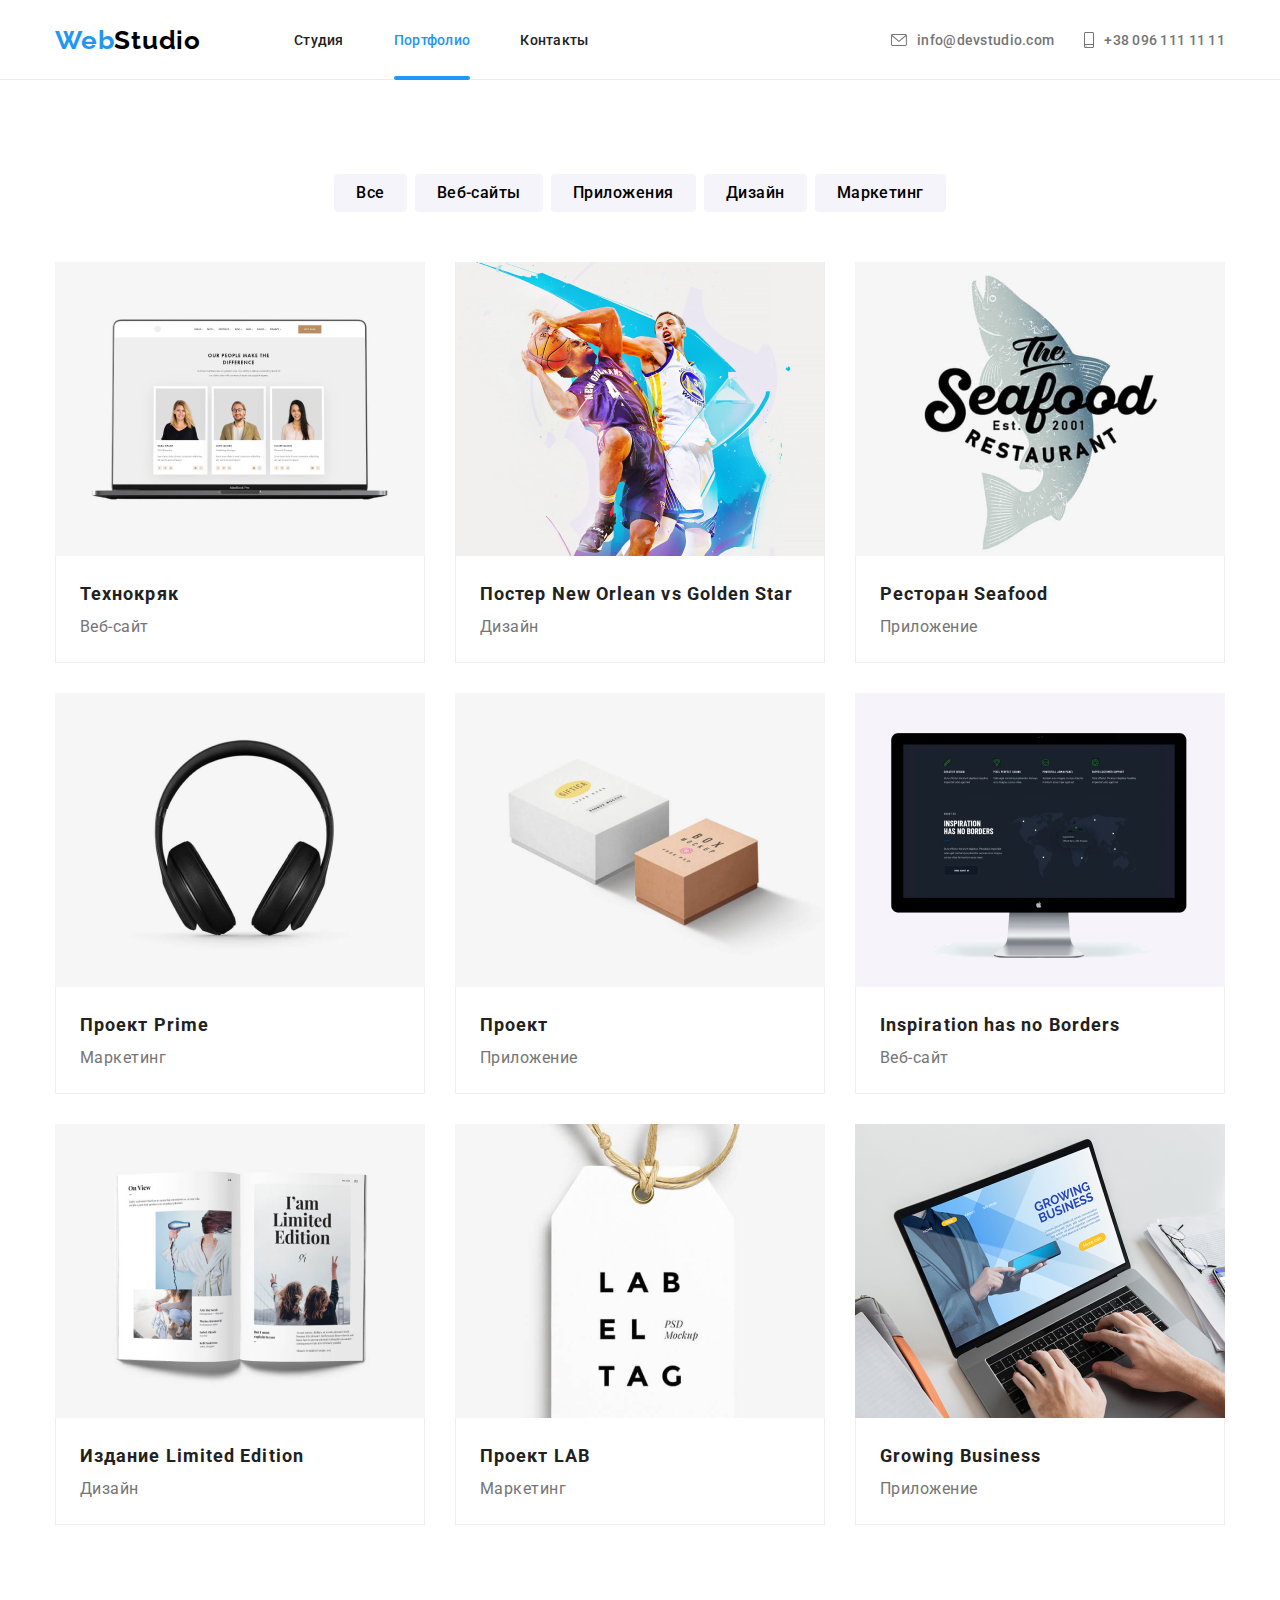
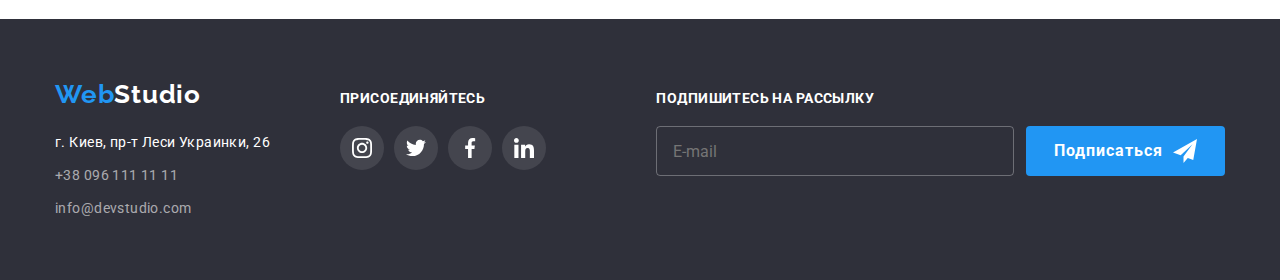
==== portfolio.html @ 7e8437f7 "copy hw-7" ====
<!DOCTYPE html>
<html lang="ru">
  <head>
    <meta charset="UTF-8" />
    <meta http-equiv="X-UA-Compatible" content="IE=edge" />
    <meta name="viewport" content="width=device-width, initial-scale=1.0" />
    <title>Document</title>
    <link rel="preconnect" href="https://fonts.googleapis.com" />
    <link rel="preconnect" href="https://fonts.gstatic.com" crossorigin />
    <link
      href="https://fonts.googleapis.com/css2?family=Raleway:wght@700&family=Roboto:wght@400;500;700;900&display=swap"
      rel="stylesheet"
    />
    <link rel="stylesheet" href="./css/main.min.css" />
  </head>

  <body>
    <!-- header section -->
    <header class="header">
      <div class="container header-container">
        <nav class="navigation">
          <a class="logo header_logo link" lang="en" href="index.html">
            Web<span class="logo__theme_light">Studio</span>
          </a>
          <ul class="nav__list list">
            <li class="nav__item">
              <a class="nav__link link" href="./index.html">Студия</a>
            </li>
            <li class="nav__item">
              <a class="nav__link link current" href="./portfolio.html">Портфолио</a>
            </li>
            <li class="nav__item">
              <a class="nav__link link" href="">Контакты</a>
            </li>
          </ul>
        </nav>
        <ul class="contact-list list">
          <li class="contact-list__item">
            <a class="contact-list__link link" href="mailto:info@devstudio.com">
              <svg class="contact-list__icon" width="16" height="12">
                <use href="./images/icons.svg#envelope"></use>
              </svg>
              info@devstudio.com</a
            >
          </li>
          <li class="contact-list__item">
            <a class="contact-list__link link" href="tel:+380961111111">
              <svg class="contact-list__icon" width="10" height="16">
                <use href="./images/icons.svg#smartphone"></use>
              </svg>
              +38 096 111 11 11</a
            >
          </li>
        </ul>
      </div>
    </header>
    <!-- main content section -->
    <main class="portfolio">
      <!-- Filter section -->
      <section class="portfolio-filter section">
        <h1 class="title visually-hidden">Портфолио</h1>
        <div class="container">
          <h2 class="section-title visually-hidden">Примеры работ</h2>
          <ul class="button-list list">
            <li class="button-list__item">
              <button class="button-list__button" type="button">Все</button>
            </li>
            <li class="button-list__item">
              <button class="button-list__button" type="button">Веб-сайты</button>
            </li>
            <li class="button-list__item">
              <button class="button-list__button" type="button">Приложения</button>
            </li>
            <li class="button-list__item">
              <button class="button-list__button" type="button">Дизайн</button>
            </li>
            <li class="button-list__item">
              <button class="button-list__button" type="button">Маркетинг</button>
            </li>
          </ul>
          <ul class="portfolio-list list">
            <li class="portfolio-list__item">
              <a href="" class="portfolio-list__link link">
                <div class="overlay">
                  <img
                    class="overlay__img"
                    src="./images/portfolio/technocrack.jpg"
                    alt="ноутбук"
                    width="370"
                    height="294"
                  />
                  <p class="overlay__description">
                    Технокряк это современная площадка распространения коронавируса. Компании
                    используют эту платформу для цифрового шпионажа и атак на защищённые сервера
                    конкурентов.
                  </p>
                </div>

                <div class="meta-data">
                  <h3 class="meta-data__name">Технокряк</h3>
                  <p class="meta-data__type">Веб-сайт</p>
                </div>
              </a>
            </li>
            <li class="portfolio-list__item">
              <a href="" class="portfolio-list__link link">
                <div class="overlay">
                  <img
                    class="overlay__img"
                    src="./images/portfolio/basketball.jpg"
                    alt=",баскетболисты"
                    width="370"
                    height="294"
                  />
                  <p class="overlay__description">
                    Технокряк это современная площадка распространения коронавируса. Компании
                    используют эту платформу для цифрового шпионажа и атак на защищённые сервера
                    конкурентов.
                  </p>
                </div>

                <div class="meta-data">
                  <h3 class="meta-data__name">Постер New Orlean vs Golden Star</h3>
                  <p class="meta-data__type">Дизайн</p>
                </div>
              </a>
            </li>
            <li class="portfolio-list__item">
              <a href="" class="portfolio-list__link link">
                <div class="overlay">
                  <img
                    class="overlay__img"
                    src="./images/portfolio/seafood.jpg"
                    alt="логотип seafood"
                    width="370"
                    height="294"
                  />
                  <p class="overlay__description">
                    Технокряк это современная площадка распространения коронавируса. Компании
                    используют эту платформу для цифрового шпионажа и атак на защищённые сервера
                    конкурентов.
                  </p>
                </div>

                <div class="meta-data">
                  <h3 class="meta-data__name">Ресторан Seafood</h3>
                  <p class="meta-data__type">Приложение</p>
                </div>
              </a>
            </li>
            <li class="portfolio-list__item">
              <a href="" class="portfolio-list__link link">
                <div class="overlay">
                  <img
                    class="overlay__img"
                    src="./images/portfolio/prime.jpg"
                    alt="наушники"
                    width="370"
                    height="294"
                  />
                  <p class="overlay__description">
                    Технокряк это современная площадка распространения коронавируса. Компании
                    используют эту платформу для цифрового шпионажа и атак на защищённые сервера
                    конкурентов.
                  </p>
                </div>

                <div class="meta-data">
                  <h3 class="meta-data__name">Проект Prime</h3>
                  <p class="meta-data__type">Маркетинг</p>
                </div></a
              >
            </li>
            <li class="portfolio-list__item">
              <a href="" class="portfolio-list__link link">
                <div class="overlay">
                  <img
                    class="overlay__img"
                    src="./images/portfolio/boxes.jpg"
                    alt="коробки"
                    width="370"
                    height="294"
                  />
                  <p class="overlay__description">
                    Технокряк это современная площадка распространения коронавируса. Компании
                    используют эту платформу для цифрового шпионажа и атак на защищённые сервера
                    конкурентов.
                  </p>
                </div>

                <div class="meta-data">
                  <h3 class="meta-data__name">Проект</h3>
                  <p class="meta-data__type">Приложение</p>
                </div></a
              >
            </li>
            <li class="portfolio-list__item">
              <a href="" class="portfolio-list__link link">
                <div class="overlay">
                  <img
                    class="overlay__img"
                    src="./images/portfolio/no_bodrers_site.jpg"
                    alt="персональный компьютер"
                    width="370"
                    height="294"
                  />
                  <p class="overlay__description">
                    Технокряк это современная площадка распространения коронавируса. Компании
                    используют эту платформу для цифрового шпионажа и атак на защищённые сервера
                    конкурентов.
                  </p>
                </div>

                <div class="meta-data">
                  <h3 class="meta-data__name">Inspiration has no Borders</h3>
                  <p class="meta-data__type">Веб-сайт</p>
                </div></a
              >
            </li>
            <li class="portfolio-list__item">
              <a href="" class="portfolio-list__link link">
                <div class="overlay">
                  <img
                    class="overlay__img"
                    src="./images/portfolio/limited_edition.jpg"
                    alt="книга"
                    width="370"
                    height="294"
                  />
                  <p class="overlay__description">
                    Технокряк это современная площадка распространения коронавируса. Компании
                    используют эту платформу для цифрового шпионажа и атак на защищённые сервера
                    конкурентов.
                  </p>
                </div>

                <div class="meta-data">
                  <h3 class="meta-data__name">Издание Limited Edition</h3>
                  <p class="meta-data__type">Дизайн</p>
                </div></a
              >
            </li>
            <li class="portfolio-list__item">
              <a href="" class="portfolio-list__link link">
                <div class="overlay">
                  <img
                    class="overlay__img"
                    src="./images/portfolio/lablel_tag.jpg"
                    alt="этикетка"
                    width="370"
                    height="294"
                  />
                  <p class="overlay__description">
                    Технокряк это современная площадка распространения коронавируса. Компании
                    используют эту платформу для цифрового шпионажа и атак на защищённые сервера
                    конкурентов.
                  </p>
                </div>

                <div class="meta-data">
                  <h3 class="meta-data__name">Проект LAB</h3>
                  <p class="meta-data__type">Маркетинг</p>
                </div></a
              >
            </li>
            <li class="portfolio-list__item">
              <a href="" class="portfolio-list__link link">
                <div class="overlay">
                  <img
                    class="overlay__img"
                    src="./images/portfolio/growing_business.jpg"
                    alt="ноутбук"
                    width="370"
                    height="294"
                  />
                  <p class="overlay__description">
                    Технокряк это современная площадка распространения коронавируса. Компании
                    используют эту платформу для цифрового шпионажа и атак на защищённые сервера
                    конкурентов.
                  </p>
                </div>

                <div class="meta-data">
                  <h3 class="meta-data__name">Growing Business</h3>
                  <p class="meta-data__type">Приложение</p>
                </div></a
              >
            </li>
          </ul>
        </div>
      </section>
    </main>
    <!-- footer section -->
    <footer class="footer">
      <div class="container footer-container">
        <div class="contact-container">
          <a class="logo footer_logo link" lang="en" href="index.html">
            Web<span class="logo__theme_dark">Studio</span>
          </a>
          <address class="address">
            <p class="description address__description">г. Киев, пр-т Леси Украинки, 26</p>
            <ul class="address__list list">
              <li class="address__item">
                <a class="address__link description link" href="tel:+380961111111"
                  >+38 096 111 11 11</a
                >
              </li>
              <li class="address__item">
                <a class="address__link description link" lang="en" href="mailto:info@devstudio.com"
                  >info@devstudio.com</a
                >
              </li>
            </ul>
          </address>
        </div>

        <div class="social-networks">
          <h3 class="subtitle subtitle__theme_dark footer__subtitle">присоединяйтесь</h3>
          <ul class="social-list list">
            <li class="social-list__item">
              <a href="" class="social-list__link social-list__link--secondary link">
                <svg class="social-list__icon" width="20" height="20">
                  <use href="./images/icons.svg#instagram"></use>
                </svg>
              </a>
            </li>
            <li class="social-list__item">
              <a href="" class="social-list__link social-list__link--secondary link">
                <svg class="social-list__icon" width="20" height="20">
                  <use href="./images/icons.svg#twitter"></use>
                </svg>
              </a>
            </li>
            <li class="social-list__item">
              <a href="" class="social-list__link social-list__link--secondary link">
                <svg class="social-list__icon" width="20" height="20">
                  <use href="./images/icons.svg#facebook"></use>
                </svg>
              </a>
            </li>
            <li class="social-list__item">
              <a href="" class="social-list__link social-list__link--secondary link">
                <svg class="social-list__icon" width="20" height="20">
                  <use href="./images/icons.svg#linkedin"></use>
                </svg>
              </a>
            </li>
          </ul>
        </div>
        <div class="footer-form-container">
          <h3 class="subtitle subtitle__theme_dark footer__subtitle">Подпишитесь на рассылку</h3>
          <form class="footer-form">
            <label class="footer-form__field">
              <input class="footer-form__input" type="email" placeholder="E-mail" />
            </label>
            <button class="button footer-form__button" type="submit">
              <span class="button__name">Подписаться</span>
              <svg class="button__icon" width="24" height="24">
                <use href="./images/icons.svg#telegram"></use>
              </svg>
            </button>
          </form>
        </div>
      </div>
    </footer>
  </body>
</html>
---- css/main.min.css ----
:root{--primary-font-family: 'Roboto', sans-serif;--secondary-font-family: 'Raleway', sans-serif;--accent-color: #2196f3;--primary-title-color: #212121;--secondary-title-color: #ffffff;--text-color: #757575;--primary-logo-color: #000000;--secondary-logo-color: #ffffff;--primary-background-color: #ffffff;--secondary-background-color: #2f303a;--button-hover: #188ce8;--secondary-main-bg-color: #f5f4fa;--primary-icon-color: #afb1b8;--secondary-icon-color: #ffffff}.visually-hidden{position:absolute;width:1px;height:1px;margin:-1px;border:0;padding:0;white-space:nowrap;-webkit-clip-path:inset(100%);clip-path:inset(100%);clip:rect(0 0 0 0);overflow:hidden}/*! modern-normalize v1.1.0 | MIT License | https://github.com/sindresorhus/modern-normalize */*,::before,::after{-webkit-box-sizing:border-box;box-sizing:border-box}html{line-height:1.15;-webkit-text-size-adjust:100%;-moz-tab-size:4;-o-tab-size:4;tab-size:4}body{margin:0;font-family:system-ui,-apple-system,"Segoe UI",Roboto,Helvetica,Arial,sans-serif,"Apple Color Emoji","Segoe UI Emoji"}hr{height:0;color:inherit}abbr[title]{-webkit-text-decoration:underline dotted;text-decoration:underline dotted}b,strong{font-weight:bolder}code,kbd,samp,pre{font-family:ui-monospace, SFMono-Regular, Consolas, 'Liberation Mono', Menlo, monospace;font-size:1em}small{font-size:80%}sub,sup{font-size:75%;line-height:0;position:relative;vertical-align:baseline}sub{bottom:-0.25em}sup{top:-0.5em}table{text-indent:0;border-color:inherit}button,input,optgroup,select,textarea{font-family:inherit;font-size:100%;line-height:1.15;margin:0}button,select{text-transform:none}button,[type='button'],[type='reset'],[type='submit']{-webkit-appearance:button}::-moz-focus-inner{border-style:none;padding:0}:-moz-focusring{outline:1px dotted ButtonText}:-moz-ui-invalid{box-shadow:none}legend{padding:0}progress{vertical-align:baseline}::-webkit-inner-spin-button,::-webkit-outer-spin-button{height:auto}[type='search']{-webkit-appearance:textfield;outline-offset:-2px}::-webkit-search-decoration{-webkit-appearance:none}::-webkit-file-upload-button{-webkit-appearance:button;font:inherit}summary{display:list-item}.list{list-style:none}.link{text-decoration:none}h1,h2,h3,h4,h5,h6,p{margin-top:0;margin-bottom:0}ul,ol{margin-top:0;margin-bottom:0;padding-left:0}body{margin:0;color:var(--primary-title-color);font-family:var(--primary-font-family)}.section{padding-top:94px;padding-bottom:94px}.container{width:1200px;margin:0 auto;padding-right:15px;padding-left:15px}.title{margin-bottom:30px;font-weight:900;font-size:44px;line-height:1.36364;letter-spacing:.06em;text-transform:uppercase;color:var(--secondary-title-color)}.section-title{margin-bottom:50px;font-weight:700;font-size:36px;line-height:1.16667;letter-spacing:.03em;text-align:center;color:var(--primary-title-color)}.subtitle{font-weight:700;font-size:14px;line-height:1.14286;letter-spacing:.03em;text-transform:uppercase}.subtitle__theme_light{color:var(--primary-title-color)}.subtitle__theme_dark{color:var(--secondary-title-color)}.description{font-weight:400;font-size:14px;line-height:1.71429;letter-spacing:.03em;color:var(--text-color)}.logo{color:var(--accent-color);font-family:var(--secondary-font-family);font-weight:700;font-size:26px;line-height:1.19231;letter-spacing:.03em}.logo__theme_light{color:var(--primary-logo-color)}.logo__theme_dark{color:var(--secondary-logo-color)}.button{padding:10px 32px;border:none;border-radius:4px;cursor:pointer;font-weight:700;font-size:16px;line-height:1.875;letter-spacing:.06em;color:var(--secondary-title-color);background-color:var(--accent-color);font-family:var(--primary-font-family);-webkit-transition:background-color 250ms cubic-bezier(0.4, 0, 0.2, 1);transition:background-color 250ms cubic-bezier(0.4, 0, 0.2, 1)}.button:hover,.button:focus{background-color:var(--button-hover)}.header{position:relative;background-color:var(--primery-background-color);font-weight:500;font-size:14px;line-height:1.14286;letter-spacing:.02em}.header::after{position:absolute;bottom:0;left:0;content:'';width:100%;height:1px;background-color:#ececec}.header-container{display:-webkit-box;display:-ms-flexbox;display:flex;-webkit-box-align:center;-ms-flex-align:center;align-items:center}.navigation{display:-webkit-box;display:-ms-flexbox;display:flex;-webkit-box-align:center;-ms-flex-align:center;align-items:center}.header_logo{margin-right:93px}.nav__list{display:-webkit-box;display:-ms-flexbox;display:flex}.nav__link{position:relative;display:inline-block;padding:32px 0;color:var(--primary-title-color);-webkit-transition:color 250ms cubic-bezier(0.4, 0, 0.2, 1);transition:color 250ms cubic-bezier(0.4, 0, 0.2, 1)}.nav__link:hover,.nav__link:focus{color:var(--accent-color)}.nav__item:not(:last-child){margin-right:50px}.nav__link.current{color:var(--accent-color)}.nav__link.current::after{content:'';position:absolute;background-color:var(--accent-color);bottom:0;left:0;width:100%;height:4px;border-radius:2px;z-index:1}.contact-list{display:-webkit-box;display:-ms-flexbox;display:flex;margin-left:auto}.contact-list__item:not(:last-child){margin-right:30px}.contact-list__link{display:-webkit-box;display:-ms-flexbox;display:flex;-webkit-box-pack:center;-ms-flex-pack:center;justify-content:center;-webkit-box-align:center;-ms-flex-align:center;align-items:center;color:var(--text-color);-webkit-transition:color 250ms cubic-bezier(0.4, 0, 0.2, 1);transition:color 250ms cubic-bezier(0.4, 0, 0.2, 1)}.contact-list__link:hover,.contact-list__link:focus{color:var(--accent-color)}.contact-list__icon{fill:currentColor;margin-right:10px}.social-list{display:-webkit-box;display:-ms-flexbox;display:flex}.social-list__item:not(:last-child){margin-right:10px}.social-list__link{display:-webkit-box;display:-ms-flexbox;display:flex;width:44px;height:44px;background-color:transparent;-webkit-box-pack:center;-ms-flex-pack:center;justify-content:center;-webkit-box-align:center;-ms-flex-align:center;align-items:center;border-radius:50%;-webkit-transition:background-color 250ms cubic-bezier(0.4, 0, 0.2, 1);transition:background-color 250ms cubic-bezier(0.4, 0, 0.2, 1)}.social-list__link--primary{background-color:white}.social-list__link--primary:hover,.social-list__link--primary:focus{background-color:var(--accent-color)}.social-list__link--primary:hover .social-list__icon,.social-list__link--primary:focus .social-list__icon{fill:white}.social-list__link--secondary{background-color:rgba(255,255,255,0.1)}.social-list__link--secondary:hover,.social-list__link--secondary:focus{background-color:var(--accent-color)}.social-list__icon{fill:#afb1b8;-webkit-transition:fill 250ms cubic-bezier(0.4, 0, 0.2, 1);transition:fill 250ms cubic-bezier(0.4, 0, 0.2, 1)}.social-list__link--primary:hover .social-list__icon,.social-list__link--primary:hover .social-list__icon{fill:white}.social-list__link--secondary .social-list__icon{fill:white}.footer{padding-top:60px;padding-bottom:60px;background-color:var(--secondary-background-color)}.footer-container{display:-webkit-box;display:-ms-flexbox;display:flex;-webkit-box-align:baseline;-ms-flex-align:baseline;align-items:baseline}.footer_logo{display:inline-block;margin-bottom:20px}.address{font-style:normal}.address__description{color:var(--secondary-title-color);margin-bottom:9px}.address__item:not(:last-child){margin-bottom:9px}.address__link{color:rgba(255,255,255,0.6);-webkit-transition:color 250ms cubic-bezier(0.4, 0, 0.2, 1);transition:color 250ms cubic-bezier(0.4, 0, 0.2, 1)}.address__link:hover,.address__link:focus{color:var(--accent-color)}.contact-container{margin-right:70px}.footer__subtitle{margin-bottom:20px}.footer-form-container{margin-left:auto}.footer-form{display:-webkit-box;display:-ms-flexbox;display:flex}.footer-form__field{margin-right:12px}.footer-form__input{padding-left:16px;width:358px;height:50px;background-color:transparent;border:1px solid rgba(255,255,255,0.3);border-radius:4px;color:#ffffff}.footer-form__input:focus{outline:none}.footer-form__button{display:-webkit-box;display:-ms-flexbox;display:flex;-webkit-box-pack:center;-ms-flex-pack:center;justify-content:center;-webkit-box-align:center;-ms-flex-align:center;align-items:center;padding-left:28px;padding-right:28px}.button__name{margin-right:10px}.backdrop{position:fixed;top:0;left:0;width:100vw;height:100vh;background-color:rgba(0,0,0,0.2);-webkit-transition:opacity 250ms cubic-bezier(0.4, 0, 0.2, 1),visibility 250ms cubic-bezier(0.4, 0, 0.2, 1);transition:opacity 250ms cubic-bezier(0.4, 0, 0.2, 1),visibility 250ms cubic-bezier(0.4, 0, 0.2, 1)}.backdrop.is-hidden{opacity:0;visibility:hidden;pointer-events:none}.modal{position:absolute;top:50%;left:50%;-webkit-transform:translate(-50%, -50%);transform:translate(-50%, -50%);border-radius:4px;width:528px;height:581px;padding:40px;background-color:var(--primary-background-color);-webkit-box-shadow:0px 1px 3px rgba(0,0,0,0.12),0px 1px 1px rgba(0,0,0,0.14),0px 2px 1px rgba(0,0,0,0.2);box-shadow:0px 1px 3px rgba(0,0,0,0.12),0px 1px 1px rgba(0,0,0,0.14),0px 2px 1px rgba(0,0,0,0.2)}.modal-close-btn{display:-webkit-box;display:-ms-flexbox;display:flex;-webkit-box-pack:center;-ms-flex-pack:center;justify-content:center;-webkit-box-align:center;-ms-flex-align:center;align-items:center;width:30px;height:30px;border-radius:50%;border:1px solid rgba(0,0,0,0.1);background-color:transparent;padding:0;position:absolute;top:8px;right:8px;cursor:pointer;-webkit-transition:fill 250ms cubic-bezier(0.4, 0, 0.2, 1);transition:fill 250ms cubic-bezier(0.4, 0, 0.2, 1)}.modal-close-btn:hover,.modal-close-btn:focus{fill:var(--accent-color)}.modal__title{margin-bottom:12px;font-weight:700;font-size:20px;line-height:1.15;letter-spacing:.03em;text-align:center}.contact-form__field{display:block;margin-bottom:10px;font-weight:400;font-size:12px;line-height:1.16667;letter-spacing:.01em;color:var(--text-color)}.contact-form__container{display:block;margin-top:4px;position:relative}.contact-form__input{width:100%;height:40px;padding-left:42px;border:1px solid rgba(33,33,33,0.2);border-radius:4px;-webkit-transition:border-color 250ms cubic-bezier(0.4, 0, 0.2, 1);transition:border-color 250ms cubic-bezier(0.4, 0, 0.2, 1)}.contact-form__input:focus{outline:none;border-color:var(--accent-color)}.contact-form__input:focus+.contact-form__icon{fill:var(--accent-color)}.contact-form__icon{position:absolute;top:50%;left:12px;-webkit-transform:translateY(-50%);transform:translateY(-50%);-webkit-transition:fill 250ms cubic-bezier(0.4, 0, 0.2, 1);transition:fill 250ms cubic-bezier(0.4, 0, 0.2, 1)}.contact-form__input:focus+.contact-form__icon{fill:var(--accent-color)}.contact-form__field_textarea{margin-bottom:20px}.contact-form__input_textarea{display:block;height:120px;margin-top:4px;padding:12px 16px;resize:none}.contact-form__input_textarea::-webkit-input-placeholder{font-weight:400;font-size:14px;line-height:1.14;letter-spacing:0.01em;color:rgba(117,117,117,0.5)}.contact-form__input_textarea:-ms-input-placeholder{font-weight:400;font-size:14px;line-height:1.14;letter-spacing:0.01em;color:rgba(117,117,117,0.5)}.contact-form__input_textarea::-ms-input-placeholder{font-weight:400;font-size:14px;line-height:1.14;letter-spacing:0.01em;color:rgba(117,117,117,0.5)}.contact-form__input_textarea::placeholder{font-weight:400;font-size:14px;line-height:1.14;letter-spacing:0.01em;color:rgba(117,117,117,0.5)}.checkbox__field{display:-webkit-box;display:-ms-flexbox;display:flex;-webkit-box-align:center;-ms-flex-align:center;align-items:center;-webkit-box-pack:center;-ms-flex-pack:center;justify-content:center;margin-bottom:30px;padding-top:5px;padding-bottom:4px}.checkbox__field::before{content:'';width:16px;height:15px;border:2px solid #000000;border-radius:2px;cursor:pointer;margin-right:8px}.checkbox__input:focus+.checkbox__field::before{border-color:var(--accent-color)}.checkbox__input:checked:focus+.checkbox__field::before{background-color:var(--accent-color);background-image:url(../images/check_tick.svg);background-size:contain;background-origin:border-box;border-color:transparent}.license-link{color:var(--accent-color)}.contact-form .button{display:block;margin:0 auto;padding-left:55px;padding-right:55px}.features-list{display:-webkit-box;display:-ms-flexbox;display:flex;-webkit-box-pack:justify;-ms-flex-pack:justify;justify-content:space-between}.features-list__item{-ms-flex-preferred-size:calc((100% - 90px) / 4);flex-basis:calc((100% - 90px) / 4)}.features-list__item::before{content:'';display:block;height:120px;margin-bottom:30px;border-radius:4px;background-size:70px 70px;background-repeat:no-repeat;background-position:center;background-color:var(--secondary-main-bg-color)}.satellite-dish::before{background-image:url("../images/main-features/satellite-dish.svg")}.watches::before{background-image:url("../images/main-features/watches.svg")}.diagram::before{background-image:url("../images/main-features/diagram.svg")}.astronaut::before{background-image:url("../images/main-features/astronaut.svg")}.features-list__subtitle{margin-bottom:10px}.hero{max-width:1600px;height:600px;margin:0 auto;padding-top:200px;padding-bottom:200px;background-image:-webkit-gradient(linear, left top, right top, from(rgba(47,48,58,0.4)), to(rgba(47,48,58,0.4))),url(../images/bg-img.jpg);background-image:linear-gradient(to right, rgba(47,48,58,0.4), rgba(47,48,58,0.4)),url(../images/bg-img.jpg);border:1px solid #000000;background-size:cover;background-repeat:no-repeat;background-color:#c4c4c4;text-align:center}.main-products{padding-top:0}.product-list{display:-webkit-box;display:-ms-flexbox;display:flex;-webkit-box-pack:justify;-ms-flex-pack:justify;justify-content:space-between}.product-list__item{position:relative}.product-list__subtitle{position:absolute;bottom:0;left:0;display:block;width:100%;padding-top:27px;padding-bottom:27px;text-align:center;background-color:rgba(47,48,58,0.8);color:var(--secondary-title-color)}.product-list__img{display:block}.team{background-color:var(--secondary-main-bg-color)}.employee-list{display:-webkit-box;display:-ms-flexbox;display:flex;margin-left:-30px;margin-top:-30px}.employee-list__item{-ms-flex-preferred-size:calc(100% / 4 - 30px);flex-basis:calc(100% / 4 - 30px);margin-left:30px;margin-top:30px;text-align:center;background-color:var(--primary-background-color);border-radius:0px 0px 4px 4px;-webkit-box-shadow:0px 1px 3px rgba(0,0,0,0.12),0px 1px 1px rgba(0,0,0,0.14),0px 2px 1px rgba(0,0,0,0.2);box-shadow:0px 1px 3px rgba(0,0,0,0.12),0px 1px 1px rgba(0,0,0,0.14),0px 2px 1px rgba(0,0,0,0.2)}.employee-list__img{display:block}.employee-data{padding:30px 32px}.employee-data__name{font-weight:500;font-size:16px;line-height:1.1875;letter-spacing:.03em;margin-bottom:10px}.employee-data__position{color:var(--text-color);font-weight:400;font-size:16px;line-height:1.1875;letter-spacing:.03em;margin-bottom:10px}.client-list{display:-webkit-box;display:-ms-flexbox;display:flex;-ms-flex-wrap:wrap;flex-wrap:wrap;margin-left:-30px;margin-top:-30px}.client-list__item{-ms-flex-preferred-size:calc(100% / 6 - 30px);flex-basis:calc(100% / 6 - 30px);margin-left:30px;margin-top:30px}.client-list__link{display:-webkit-box;display:-ms-flexbox;display:flex;height:92px;width:170px;border:1px solid var(--primary-icon-color);border-radius:4px;-webkit-box-pack:center;-ms-flex-pack:center;justify-content:center;-webkit-box-align:center;-ms-flex-align:center;align-items:center;-webkit-transition:border 250ms cubic-bezier(0.4, 0, 0.2, 1);transition:border 250ms cubic-bezier(0.4, 0, 0.2, 1)}.client-list__link:hover,.client-list__link:focus{border-color:var(--accent-color)}.client-list__icon{fill:var(--primary-icon-color);-webkit-transition:fill 250ms cubic-bezier(0.4, 0, 0.2, 1);transition:fill 250ms cubic-bezier(0.4, 0, 0.2, 1)}.client-list__link:hover .client-list__icon,.client-list__link:focus .client-list__icon{fill:var(--accent-color)}.button-list{display:-webkit-box;display:-ms-flexbox;display:flex;-webkit-box-pack:center;-ms-flex-pack:center;justify-content:center;margin-bottom:50px}.button-list__item:not(:last-child){margin-right:8px}.button-list__button{padding-top:6px;padding-right:22px;padding-bottom:6px;padding-left:22px;background-color:#f5f4fa;font-family:var(--primary-font-family);border:none;cursor:pointer;font-weight:500;font-size:16px;line-height:1.625;letter-spacing:.03em;text-align:center;border-radius:4px;-webkit-transition:background-color 250ms cubic-bezier(0.4, 0, 0.2, 1),-webkit-box-shadow 250ms cubic-bezier(0.4, 0, 0.2, 1);transition:background-color 250ms cubic-bezier(0.4, 0, 0.2, 1),-webkit-box-shadow 250ms cubic-bezier(0.4, 0, 0.2, 1);transition:background-color 250ms cubic-bezier(0.4, 0, 0.2, 1),box-shadow 250ms cubic-bezier(0.4, 0, 0.2, 1);transition:background-color 250ms cubic-bezier(0.4, 0, 0.2, 1),box-shadow 250ms cubic-bezier(0.4, 0, 0.2, 1),-webkit-box-shadow 250ms cubic-bezier(0.4, 0, 0.2, 1)}.button-list__button:hover,.button-list__button:focus{background-color:var(--accent-color);color:var(--secondary-title-color);-webkit-box-shadow:0px 3px 1px rgba(0,0,0,0.1),0px 1px 2px rgba(0,0,0,0.08),0px 2px 2px rgba(0,0,0,0.12);box-shadow:0px 3px 1px rgba(0,0,0,0.1),0px 1px 2px rgba(0,0,0,0.08),0px 2px 2px rgba(0,0,0,0.12)}.portfolio-list{display:-webkit-box;display:-ms-flexbox;display:flex;-ms-flex-wrap:wrap;flex-wrap:wrap;margin-left:-30px;margin-top:-30px}.portfolio-list__item{-ms-flex-preferred-size:calc(100% / 3 - 30px);flex-basis:calc(100% / 3 - 30px);margin-left:30px;margin-top:30px}.portfolio-list__link{display:block;color:inherit;-webkit-transition:-webkit-box-shadow 250ms cubic-bezier(0.4, 0, 0.2, 1);transition:-webkit-box-shadow 250ms cubic-bezier(0.4, 0, 0.2, 1);transition:box-shadow 250ms cubic-bezier(0.4, 0, 0.2, 1);transition:box-shadow 250ms cubic-bezier(0.4, 0, 0.2, 1), -webkit-box-shadow 250ms cubic-bezier(0.4, 0, 0.2, 1)}.portfolio-list__link:hover{-webkit-box-shadow:0px 1px 1px rgba(0,0,0,0.12),0px 4px 4px rgba(0,0,0,0.06),1px 4px 6px rgba(0,0,0,0.16);box-shadow:0px 1px 1px rgba(0,0,0,0.12),0px 4px 4px rgba(0,0,0,0.06),1px 4px 6px rgba(0,0,0,0.16)}.overlay{position:relative;overflow:hidden}.overlay__description{position:absolute;top:0;left:0;width:100%;height:100%;overflow:auto;padding:63px 24px;background-color:rgba(33,150,243,0.9);color:var(--secondary-title-color);font-weight:400;font-size:18px;line-height:1.55556;letter-spacing:.03em;-webkit-transform:translateY(100%);transform:translateY(100%);-webkit-transition:-webkit-transform 250ms cubic-bezier(0.4, 0, 0.2, 1);transition:-webkit-transform 250ms cubic-bezier(0.4, 0, 0.2, 1);transition:transform 250ms cubic-bezier(0.4, 0, 0.2, 1);transition:transform 250ms cubic-bezier(0.4, 0, 0.2, 1), -webkit-transform 250ms cubic-bezier(0.4, 0, 0.2, 1)}.portfolio-list__link:hover .overlay__description,.portfolio-list__link:focus .overlay__description{-webkit-transform:translateY(0);transform:translateY(0)}.overlay__img{display:block}.meta-data{padding:20px 24px;border:1px solid #eeeeee;border-top:0;background-color:var(--primery-background-color)}.meta-data__name{font-weight:700;font-size:18px;line-height:2;letter-spacing:.06em}.meta-data__type{color:var(--text-color);font-weight:400;font-size:16px;line-height:1.875;letter-spacing:.03em}
/*# sourceMappingURL=main.min.css.map */
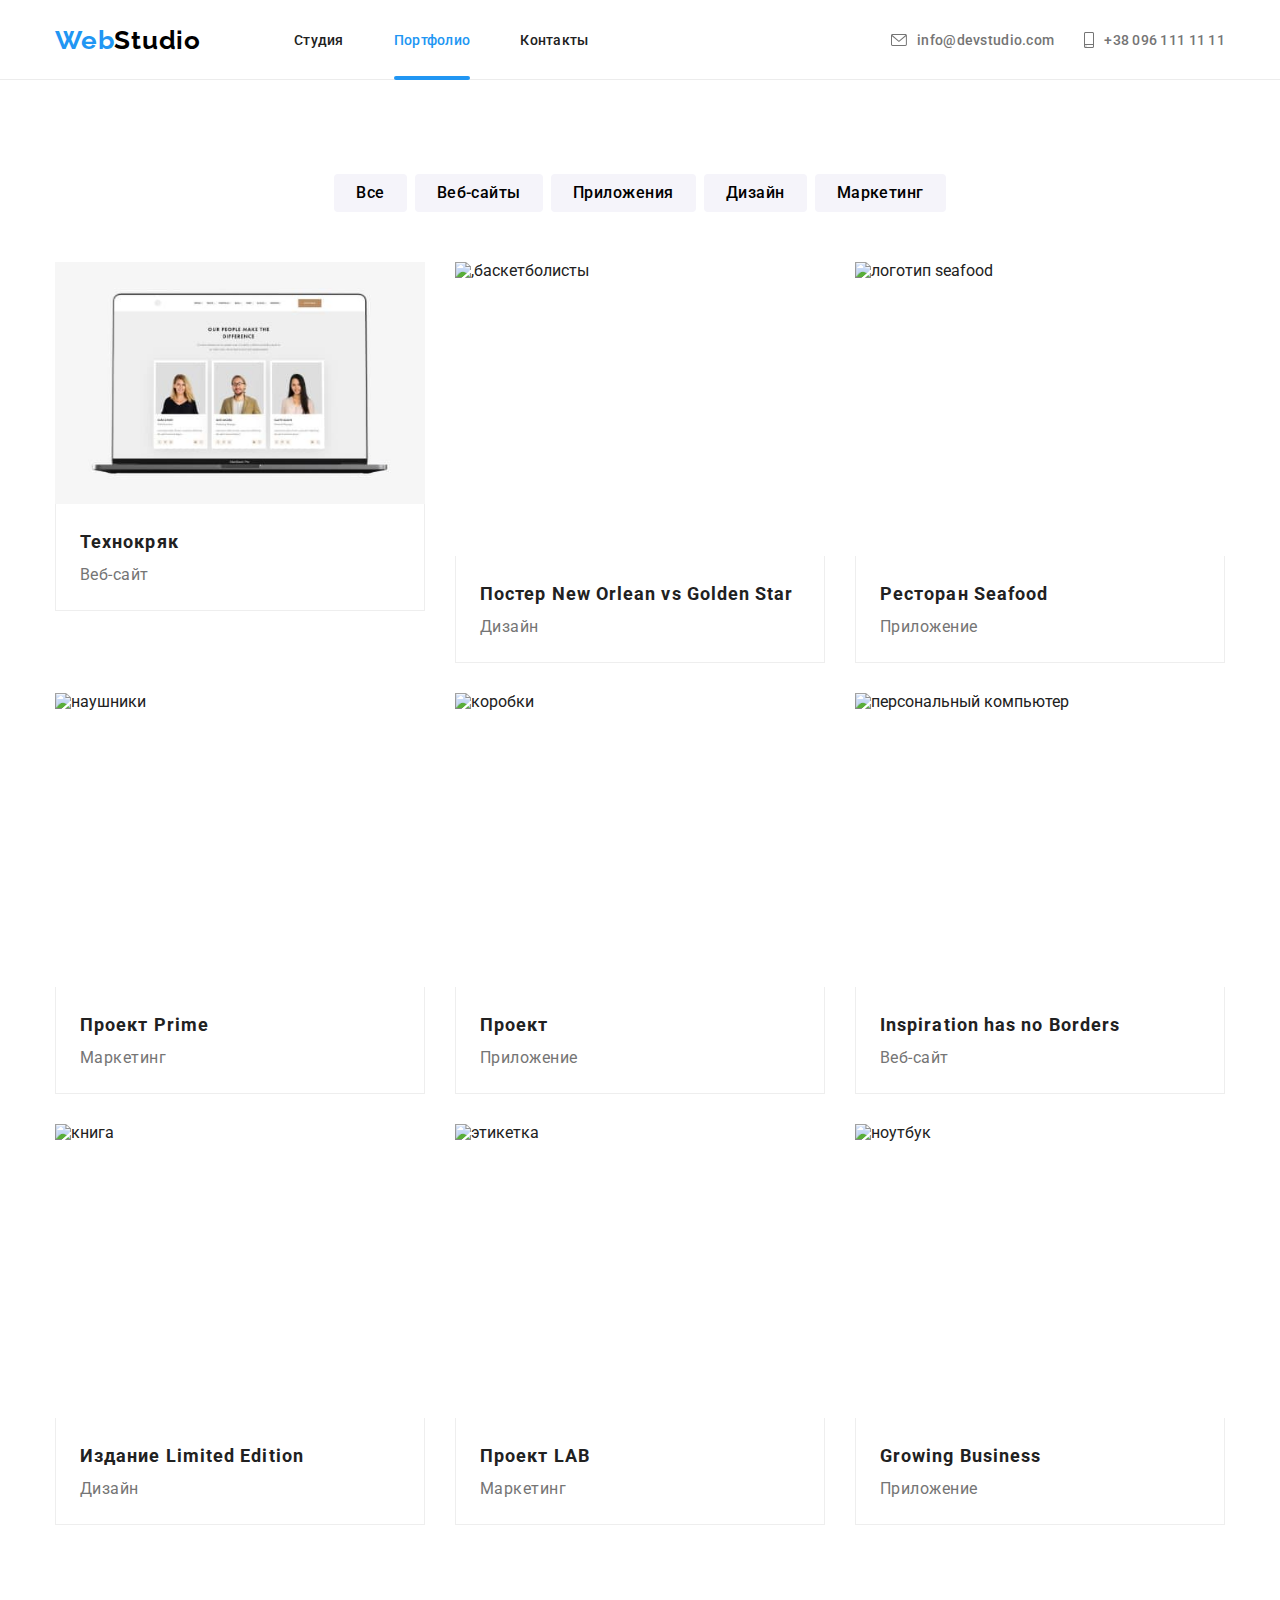
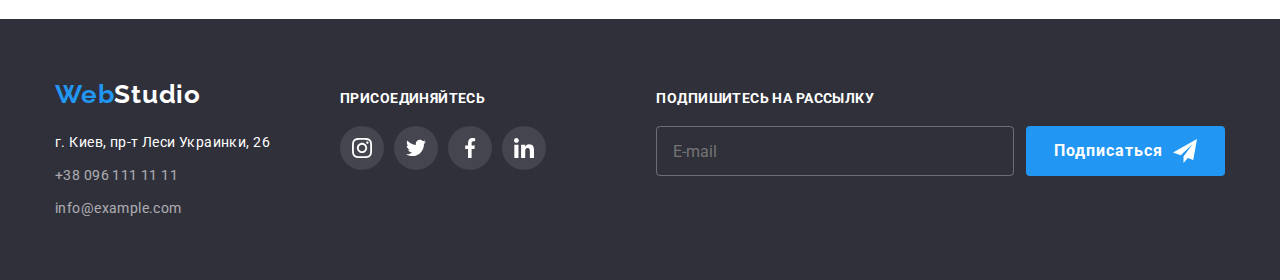
==== commit fd11dc18: "refine hw-8" ====
--- a/portfolio.html
+++ b/portfolio.html
@@ -17,34 +17,42 @@
   <body>
     <!-- header section -->
     <header class="header">
-      <div class="container header-container">
+      <div class="container header__container">
         <nav class="navigation">
-          <a class="logo header_logo link" lang="en" href="index.html">
+          <a class="logo header__logo link" lang="en" href="index.html">
             Web<span class="logo__theme_light">Studio</span>
           </a>
-          <ul class="nav__list list">
-            <li class="nav__item">
-              <a class="nav__link link" href="./index.html">Студия</a>
-            </li>
-            <li class="nav__item">
-              <a class="nav__link link current" href="./portfolio.html">Портфолио</a>
-            </li>
-            <li class="nav__item">
-              <a class="nav__link link" href="">Контакты</a>
+          <ul class="nav-list list">
+            <li class="nav-list__item">
+              <a class="nav-list__link link" href="./index.html">Студия</a>
+            </li>
+            <li class="nav-list__item">
+              <a class="nav-list__link nav-list__link_current link" href="./portfolio.html"
+                >Портфолио</a
+              >
+            </li>
+            <li class="nav-list__item">
+              <a class="nav-list__link link" href="">Контакты</a>
             </li>
           </ul>
         </nav>
-        <ul class="contact-list list">
-          <li class="contact-list__item">
-            <a class="contact-list__link link" href="mailto:info@devstudio.com">
+        <ul class="contact-list header__contact-list list">
+          <li class="contact-list__item header__contact-list__item">
+            <a
+              class="contact-list__link header__contact-list__link contact-list__link_theme_light link"
+              href="mailto:info@devstudio.com"
+            >
               <svg class="contact-list__icon" width="16" height="12">
                 <use href="./images/icons.svg#envelope"></use>
               </svg>
               info@devstudio.com</a
             >
           </li>
-          <li class="contact-list__item">
-            <a class="contact-list__link link" href="tel:+380961111111">
+          <li class="contact-list__item header__contact-list__item">
+            <a
+              class="contact-list__link header__contact-list__link contact-list__link_theme_light link"
+              href="tel:+380961111111"
+            >
               <svg class="contact-list__icon" width="10" height="16">
                 <use href="./images/icons.svg#smartphone"></use>
               </svg>
@@ -52,6 +60,61 @@
             >
           </li>
         </ul>
+        <button type="button" class="menu-btn menu-btn-open" data-menu-open>
+          <svg class="menu-button_img" width="40" height="40">
+            <use class="icon-cross" href="./images/icons.svg#menu"></use>
+          </svg>
+        </button>
+        <div class="mobile-menu" data-menu>
+          <div class="container mobile-menu__container">
+            <button type="button" class="menu-btn menu-btn-close" data-menu-close>
+              <svg class="menu-button_img" width="40" height="40">
+                <use class="icon-cross" href="./images/icons.svg#cross"></use>
+              </svg>
+            </button>
+            <ul class="mobile-nav-list list">
+              <li class="mobile-nav-list__item">
+                <a href="./index.html" class="mobile-nav-list__link link">Студия</a>
+              </li>
+              <li class="mobile-nav-list__item">
+                <a
+                  href="./portfolio.html"
+                  class="mobile-nav-list__link mobile-nav-list__link_current link"
+                  >Портфолио</a
+                >
+              </li>
+              <li class="mobile-nav-list__item">
+                <a href="" class="mobile-nav-list__link link">Контакты</a>
+              </li>
+            </ul>
+            <ul class="mobile-contats-list list">
+              <li class="mobile-contats-list__item">
+                <a class="mobile-contats-list__link link" href="tel:+380961111111"
+                  >+38 096 111 11 11</a
+                >
+              </li>
+              <li class="mobile-contats-list__item">
+                <a class="mobile-contats-list__link link" href="mailto:info@devstudio.com"
+                  >info@devstudio.com</a
+                >
+              </li>
+            </ul>
+            <ul class="menu-socials-list list">
+              <li class="menu-socials-list__item">
+                <a class="menu-socials-list__link link" href="">Instagram</a>
+              </li>
+              <li class="menu-socials-list__item">
+                <a class="menu-socials-list__link link" href="">Twitter</a>
+              </li>
+              <li class="menu-socials-list__item">
+                <a class="menu-socials-list__link link" href="">Facebook</a>
+              </li>
+              <li class="menu-socials-list__item">
+                <a class="menu-socials-list__link link" href="">LinkedIn</a>
+              </li>
+            </ul>
+          </div>
+        </div>
       </div>
     </header>
     <!-- main content section -->
@@ -82,9 +145,12 @@
             <li class="portfolio-list__item">
               <a href="" class="portfolio-list__link link">
                 <div class="overlay">
-                  <img
-                    class="overlay__img"
-                    src="./images/portfolio/technocrack.jpg"
+                  <picture>
+                    <script></script>
+                  </picture>
+                  <img
+                    class="overlay__img"
+                    src="./images/portfolio-img/mobile-portfolio-img-1.jpg"
                     alt="ноутбук"
                     width="370"
                     height="294"
@@ -292,22 +358,28 @@
     </main>
     <!-- footer section -->
     <footer class="footer">
-      <div class="container footer-container">
-        <div class="contact-container">
+      <div class="container footer__container">
+        <div class="contacts-container">
           <a class="logo footer_logo link" lang="en" href="index.html">
             Web<span class="logo__theme_dark">Studio</span>
           </a>
           <address class="address">
             <p class="description address__description">г. Киев, пр-т Леси Украинки, 26</p>
-            <ul class="address__list list">
-              <li class="address__item">
-                <a class="address__link description link" href="tel:+380961111111"
-                  >+38 096 111 11 11</a
-                >
-              </li>
-              <li class="address__item">
-                <a class="address__link description link" lang="en" href="mailto:info@devstudio.com"
-                  >info@devstudio.com</a
+            <ul class="contact-list list">
+              <li class="contact-list__item footer__contact-list__item">
+                <a
+                  class="contact-list__link contact-list__link_theme_dark description link"
+                  href="tel:+380961111111"
+                >
+                  +38 096 111 11 11</a
+                >
+              </li>
+              <li class="contact-list__item footer__contact-list__item">
+                <a
+                  class="contact-list__link contact-list__link_theme_dark description link"
+                  href="mailto:info@devstudio.com"
+                >
+                  info@example.com</a
                 >
               </li>
             </ul>
@@ -355,7 +427,7 @@
             </label>
             <button class="button footer-form__button" type="submit">
               <span class="button__name">Подписаться</span>
-              <svg class="button__icon" width="24" height="24">
+              <svg class="button__icon footer-form__button__icon" width="24" height="24">
                 <use href="./images/icons.svg#telegram"></use>
               </svg>
             </button>
@@ -363,5 +435,6 @@
         </div>
       </div>
     </footer>
+    <script src="./js/menu.js"></script>
   </body>
 </html>
--- a/css/main.min.css
+++ b/css/main.min.css
@@ -1,2 +1,2 @@
-:root{--primary-font-family: 'Roboto', sans-serif;--secondary-font-family: 'Raleway', sans-serif;--accent-color: #2196f3;--primary-title-color: #212121;--secondary-title-color: #ffffff;--text-color: #757575;--primary-logo-color: #000000;--secondary-logo-color: #ffffff;--primary-background-color: #ffffff;--secondary-background-color: #2f303a;--button-hover: #188ce8;--secondary-main-bg-color: #f5f4fa;--primary-icon-color: #afb1b8;--secondary-icon-color: #ffffff}.visually-hidden{position:absolute;width:1px;height:1px;margin:-1px;border:0;padding:0;white-space:nowrap;-webkit-clip-path:inset(100%);clip-path:inset(100%);clip:rect(0 0 0 0);overflow:hidden}/*! modern-normalize v1.1.0 | MIT License | https://github.com/sindresorhus/modern-normalize */*,::before,::after{-webkit-box-sizing:border-box;box-sizing:border-box}html{line-height:1.15;-webkit-text-size-adjust:100%;-moz-tab-size:4;-o-tab-size:4;tab-size:4}body{margin:0;font-family:system-ui,-apple-system,"Segoe UI",Roboto,Helvetica,Arial,sans-serif,"Apple Color Emoji","Segoe UI Emoji"}hr{height:0;color:inherit}abbr[title]{-webkit-text-decoration:underline dotted;text-decoration:underline dotted}b,strong{font-weight:bolder}code,kbd,samp,pre{font-family:ui-monospace, SFMono-Regular, Consolas, 'Liberation Mono', Menlo, monospace;font-size:1em}small{font-size:80%}sub,sup{font-size:75%;line-height:0;position:relative;vertical-align:baseline}sub{bottom:-0.25em}sup{top:-0.5em}table{text-indent:0;border-color:inherit}button,input,optgroup,select,textarea{font-family:inherit;font-size:100%;line-height:1.15;margin:0}button,select{text-transform:none}button,[type='button'],[type='reset'],[type='submit']{-webkit-appearance:button}::-moz-focus-inner{border-style:none;padding:0}:-moz-focusring{outline:1px dotted ButtonText}:-moz-ui-invalid{box-shadow:none}legend{padding:0}progress{vertical-align:baseline}::-webkit-inner-spin-button,::-webkit-outer-spin-button{height:auto}[type='search']{-webkit-appearance:textfield;outline-offset:-2px}::-webkit-search-decoration{-webkit-appearance:none}::-webkit-file-upload-button{-webkit-appearance:button;font:inherit}summary{display:list-item}.list{list-style:none}.link{text-decoration:none}h1,h2,h3,h4,h5,h6,p{margin-top:0;margin-bottom:0}ul,ol{margin-top:0;margin-bottom:0;padding-left:0}body{margin:0;color:var(--primary-title-color);font-family:var(--primary-font-family)}.section{padding-top:94px;padding-bottom:94px}.container{width:1200px;margin:0 auto;padding-right:15px;padding-left:15px}.title{margin-bottom:30px;font-weight:900;font-size:44px;line-height:1.36364;letter-spacing:.06em;text-transform:uppercase;color:var(--secondary-title-color)}.section-title{margin-bottom:50px;font-weight:700;font-size:36px;line-height:1.16667;letter-spacing:.03em;text-align:center;color:var(--primary-title-color)}.subtitle{font-weight:700;font-size:14px;line-height:1.14286;letter-spacing:.03em;text-transform:uppercase}.subtitle__theme_light{color:var(--primary-title-color)}.subtitle__theme_dark{color:var(--secondary-title-color)}.description{font-weight:400;font-size:14px;line-height:1.71429;letter-spacing:.03em;color:var(--text-color)}.logo{color:var(--accent-color);font-family:var(--secondary-font-family);font-weight:700;font-size:26px;line-height:1.19231;letter-spacing:.03em}.logo__theme_light{color:var(--primary-logo-color)}.logo__theme_dark{color:var(--secondary-logo-color)}.button{padding:10px 32px;border:none;border-radius:4px;cursor:pointer;font-weight:700;font-size:16px;line-height:1.875;letter-spacing:.06em;color:var(--secondary-title-color);background-color:var(--accent-color);font-family:var(--primary-font-family);-webkit-transition:background-color 250ms cubic-bezier(0.4, 0, 0.2, 1);transition:background-color 250ms cubic-bezier(0.4, 0, 0.2, 1)}.button:hover,.button:focus{background-color:var(--button-hover)}.header{position:relative;background-color:var(--primery-background-color);font-weight:500;font-size:14px;line-height:1.14286;letter-spacing:.02em}.header::after{position:absolute;bottom:0;left:0;content:'';width:100%;height:1px;background-color:#ececec}.header-container{display:-webkit-box;display:-ms-flexbox;display:flex;-webkit-box-align:center;-ms-flex-align:center;align-items:center}.navigation{display:-webkit-box;display:-ms-flexbox;display:flex;-webkit-box-align:center;-ms-flex-align:center;align-items:center}.header_logo{margin-right:93px}.nav__list{display:-webkit-box;display:-ms-flexbox;display:flex}.nav__link{position:relative;display:inline-block;padding:32px 0;color:var(--primary-title-color);-webkit-transition:color 250ms cubic-bezier(0.4, 0, 0.2, 1);transition:color 250ms cubic-bezier(0.4, 0, 0.2, 1)}.nav__link:hover,.nav__link:focus{color:var(--accent-color)}.nav__item:not(:last-child){margin-right:50px}.nav__link.current{color:var(--accent-color)}.nav__link.current::after{content:'';position:absolute;background-color:var(--accent-color);bottom:0;left:0;width:100%;height:4px;border-radius:2px;z-index:1}.contact-list{display:-webkit-box;display:-ms-flexbox;display:flex;margin-left:auto}.contact-list__item:not(:last-child){margin-right:30px}.contact-list__link{display:-webkit-box;display:-ms-flexbox;display:flex;-webkit-box-pack:center;-ms-flex-pack:center;justify-content:center;-webkit-box-align:center;-ms-flex-align:center;align-items:center;color:var(--text-color);-webkit-transition:color 250ms cubic-bezier(0.4, 0, 0.2, 1);transition:color 250ms cubic-bezier(0.4, 0, 0.2, 1)}.contact-list__link:hover,.contact-list__link:focus{color:var(--accent-color)}.contact-list__icon{fill:currentColor;margin-right:10px}.social-list{display:-webkit-box;display:-ms-flexbox;display:flex}.social-list__item:not(:last-child){margin-right:10px}.social-list__link{display:-webkit-box;display:-ms-flexbox;display:flex;width:44px;height:44px;background-color:transparent;-webkit-box-pack:center;-ms-flex-pack:center;justify-content:center;-webkit-box-align:center;-ms-flex-align:center;align-items:center;border-radius:50%;-webkit-transition:background-color 250ms cubic-bezier(0.4, 0, 0.2, 1);transition:background-color 250ms cubic-bezier(0.4, 0, 0.2, 1)}.social-list__link--primary{background-color:white}.social-list__link--primary:hover,.social-list__link--primary:focus{background-color:var(--accent-color)}.social-list__link--primary:hover .social-list__icon,.social-list__link--primary:focus .social-list__icon{fill:white}.social-list__link--secondary{background-color:rgba(255,255,255,0.1)}.social-list__link--secondary:hover,.social-list__link--secondary:focus{background-color:var(--accent-color)}.social-list__icon{fill:#afb1b8;-webkit-transition:fill 250ms cubic-bezier(0.4, 0, 0.2, 1);transition:fill 250ms cubic-bezier(0.4, 0, 0.2, 1)}.social-list__link--primary:hover .social-list__icon,.social-list__link--primary:hover .social-list__icon{fill:white}.social-list__link--secondary .social-list__icon{fill:white}.footer{padding-top:60px;padding-bottom:60px;background-color:var(--secondary-background-color)}.footer-container{display:-webkit-box;display:-ms-flexbox;display:flex;-webkit-box-align:baseline;-ms-flex-align:baseline;align-items:baseline}.footer_logo{display:inline-block;margin-bottom:20px}.address{font-style:normal}.address__description{color:var(--secondary-title-color);margin-bottom:9px}.address__item:not(:last-child){margin-bottom:9px}.address__link{color:rgba(255,255,255,0.6);-webkit-transition:color 250ms cubic-bezier(0.4, 0, 0.2, 1);transition:color 250ms cubic-bezier(0.4, 0, 0.2, 1)}.address__link:hover,.address__link:focus{color:var(--accent-color)}.contact-container{margin-right:70px}.footer__subtitle{margin-bottom:20px}.footer-form-container{margin-left:auto}.footer-form{display:-webkit-box;display:-ms-flexbox;display:flex}.footer-form__field{margin-right:12px}.footer-form__input{padding-left:16px;width:358px;height:50px;background-color:transparent;border:1px solid rgba(255,255,255,0.3);border-radius:4px;color:#ffffff}.footer-form__input:focus{outline:none}.footer-form__button{display:-webkit-box;display:-ms-flexbox;display:flex;-webkit-box-pack:center;-ms-flex-pack:center;justify-content:center;-webkit-box-align:center;-ms-flex-align:center;align-items:center;padding-left:28px;padding-right:28px}.button__name{margin-right:10px}.backdrop{position:fixed;top:0;left:0;width:100vw;height:100vh;background-color:rgba(0,0,0,0.2);-webkit-transition:opacity 250ms cubic-bezier(0.4, 0, 0.2, 1),visibility 250ms cubic-bezier(0.4, 0, 0.2, 1);transition:opacity 250ms cubic-bezier(0.4, 0, 0.2, 1),visibility 250ms cubic-bezier(0.4, 0, 0.2, 1)}.backdrop.is-hidden{opacity:0;visibility:hidden;pointer-events:none}.modal{position:absolute;top:50%;left:50%;-webkit-transform:translate(-50%, -50%);transform:translate(-50%, -50%);border-radius:4px;width:528px;height:581px;padding:40px;background-color:var(--primary-background-color);-webkit-box-shadow:0px 1px 3px rgba(0,0,0,0.12),0px 1px 1px rgba(0,0,0,0.14),0px 2px 1px rgba(0,0,0,0.2);box-shadow:0px 1px 3px rgba(0,0,0,0.12),0px 1px 1px rgba(0,0,0,0.14),0px 2px 1px rgba(0,0,0,0.2)}.modal-close-btn{display:-webkit-box;display:-ms-flexbox;display:flex;-webkit-box-pack:center;-ms-flex-pack:center;justify-content:center;-webkit-box-align:center;-ms-flex-align:center;align-items:center;width:30px;height:30px;border-radius:50%;border:1px solid rgba(0,0,0,0.1);background-color:transparent;padding:0;position:absolute;top:8px;right:8px;cursor:pointer;-webkit-transition:fill 250ms cubic-bezier(0.4, 0, 0.2, 1);transition:fill 250ms cubic-bezier(0.4, 0, 0.2, 1)}.modal-close-btn:hover,.modal-close-btn:focus{fill:var(--accent-color)}.modal__title{margin-bottom:12px;font-weight:700;font-size:20px;line-height:1.15;letter-spacing:.03em;text-align:center}.contact-form__field{display:block;margin-bottom:10px;font-weight:400;font-size:12px;line-height:1.16667;letter-spacing:.01em;color:var(--text-color)}.contact-form__container{display:block;margin-top:4px;position:relative}.contact-form__input{width:100%;height:40px;padding-left:42px;border:1px solid rgba(33,33,33,0.2);border-radius:4px;-webkit-transition:border-color 250ms cubic-bezier(0.4, 0, 0.2, 1);transition:border-color 250ms cubic-bezier(0.4, 0, 0.2, 1)}.contact-form__input:focus{outline:none;border-color:var(--accent-color)}.contact-form__input:focus+.contact-form__icon{fill:var(--accent-color)}.contact-form__icon{position:absolute;top:50%;left:12px;-webkit-transform:translateY(-50%);transform:translateY(-50%);-webkit-transition:fill 250ms cubic-bezier(0.4, 0, 0.2, 1);transition:fill 250ms cubic-bezier(0.4, 0, 0.2, 1)}.contact-form__input:focus+.contact-form__icon{fill:var(--accent-color)}.contact-form__field_textarea{margin-bottom:20px}.contact-form__input_textarea{display:block;height:120px;margin-top:4px;padding:12px 16px;resize:none}.contact-form__input_textarea::-webkit-input-placeholder{font-weight:400;font-size:14px;line-height:1.14;letter-spacing:0.01em;color:rgba(117,117,117,0.5)}.contact-form__input_textarea:-ms-input-placeholder{font-weight:400;font-size:14px;line-height:1.14;letter-spacing:0.01em;color:rgba(117,117,117,0.5)}.contact-form__input_textarea::-ms-input-placeholder{font-weight:400;font-size:14px;line-height:1.14;letter-spacing:0.01em;color:rgba(117,117,117,0.5)}.contact-form__input_textarea::placeholder{font-weight:400;font-size:14px;line-height:1.14;letter-spacing:0.01em;color:rgba(117,117,117,0.5)}.checkbox__field{display:-webkit-box;display:-ms-flexbox;display:flex;-webkit-box-align:center;-ms-flex-align:center;align-items:center;-webkit-box-pack:center;-ms-flex-pack:center;justify-content:center;margin-bottom:30px;padding-top:5px;padding-bottom:4px}.checkbox__field::before{content:'';width:16px;height:15px;border:2px solid #000000;border-radius:2px;cursor:pointer;margin-right:8px}.checkbox__input:focus+.checkbox__field::before{border-color:var(--accent-color)}.checkbox__input:checked:focus+.checkbox__field::before{background-color:var(--accent-color);background-image:url(../images/check_tick.svg);background-size:contain;background-origin:border-box;border-color:transparent}.license-link{color:var(--accent-color)}.contact-form .button{display:block;margin:0 auto;padding-left:55px;padding-right:55px}.features-list{display:-webkit-box;display:-ms-flexbox;display:flex;-webkit-box-pack:justify;-ms-flex-pack:justify;justify-content:space-between}.features-list__item{-ms-flex-preferred-size:calc((100% - 90px) / 4);flex-basis:calc((100% - 90px) / 4)}.features-list__item::before{content:'';display:block;height:120px;margin-bottom:30px;border-radius:4px;background-size:70px 70px;background-repeat:no-repeat;background-position:center;background-color:var(--secondary-main-bg-color)}.satellite-dish::before{background-image:url("../images/main-features/satellite-dish.svg")}.watches::before{background-image:url("../images/main-features/watches.svg")}.diagram::before{background-image:url("../images/main-features/diagram.svg")}.astronaut::before{background-image:url("../images/main-features/astronaut.svg")}.features-list__subtitle{margin-bottom:10px}.hero{max-width:1600px;height:600px;margin:0 auto;padding-top:200px;padding-bottom:200px;background-image:-webkit-gradient(linear, left top, right top, from(rgba(47,48,58,0.4)), to(rgba(47,48,58,0.4))),url(../images/bg-img.jpg);background-image:linear-gradient(to right, rgba(47,48,58,0.4), rgba(47,48,58,0.4)),url(../images/bg-img.jpg);border:1px solid #000000;background-size:cover;background-repeat:no-repeat;background-color:#c4c4c4;text-align:center}.main-products{padding-top:0}.product-list{display:-webkit-box;display:-ms-flexbox;display:flex;-webkit-box-pack:justify;-ms-flex-pack:justify;justify-content:space-between}.product-list__item{position:relative}.product-list__subtitle{position:absolute;bottom:0;left:0;display:block;width:100%;padding-top:27px;padding-bottom:27px;text-align:center;background-color:rgba(47,48,58,0.8);color:var(--secondary-title-color)}.product-list__img{display:block}.team{background-color:var(--secondary-main-bg-color)}.employee-list{display:-webkit-box;display:-ms-flexbox;display:flex;margin-left:-30px;margin-top:-30px}.employee-list__item{-ms-flex-preferred-size:calc(100% / 4 - 30px);flex-basis:calc(100% / 4 - 30px);margin-left:30px;margin-top:30px;text-align:center;background-color:var(--primary-background-color);border-radius:0px 0px 4px 4px;-webkit-box-shadow:0px 1px 3px rgba(0,0,0,0.12),0px 1px 1px rgba(0,0,0,0.14),0px 2px 1px rgba(0,0,0,0.2);box-shadow:0px 1px 3px rgba(0,0,0,0.12),0px 1px 1px rgba(0,0,0,0.14),0px 2px 1px rgba(0,0,0,0.2)}.employee-list__img{display:block}.employee-data{padding:30px 32px}.employee-data__name{font-weight:500;font-size:16px;line-height:1.1875;letter-spacing:.03em;margin-bottom:10px}.employee-data__position{color:var(--text-color);font-weight:400;font-size:16px;line-height:1.1875;letter-spacing:.03em;margin-bottom:10px}.client-list{display:-webkit-box;display:-ms-flexbox;display:flex;-ms-flex-wrap:wrap;flex-wrap:wrap;margin-left:-30px;margin-top:-30px}.client-list__item{-ms-flex-preferred-size:calc(100% / 6 - 30px);flex-basis:calc(100% / 6 - 30px);margin-left:30px;margin-top:30px}.client-list__link{display:-webkit-box;display:-ms-flexbox;display:flex;height:92px;width:170px;border:1px solid var(--primary-icon-color);border-radius:4px;-webkit-box-pack:center;-ms-flex-pack:center;justify-content:center;-webkit-box-align:center;-ms-flex-align:center;align-items:center;-webkit-transition:border 250ms cubic-bezier(0.4, 0, 0.2, 1);transition:border 250ms cubic-bezier(0.4, 0, 0.2, 1)}.client-list__link:hover,.client-list__link:focus{border-color:var(--accent-color)}.client-list__icon{fill:var(--primary-icon-color);-webkit-transition:fill 250ms cubic-bezier(0.4, 0, 0.2, 1);transition:fill 250ms cubic-bezier(0.4, 0, 0.2, 1)}.client-list__link:hover .client-list__icon,.client-list__link:focus .client-list__icon{fill:var(--accent-color)}.button-list{display:-webkit-box;display:-ms-flexbox;display:flex;-webkit-box-pack:center;-ms-flex-pack:center;justify-content:center;margin-bottom:50px}.button-list__item:not(:last-child){margin-right:8px}.button-list__button{padding-top:6px;padding-right:22px;padding-bottom:6px;padding-left:22px;background-color:#f5f4fa;font-family:var(--primary-font-family);border:none;cursor:pointer;font-weight:500;font-size:16px;line-height:1.625;letter-spacing:.03em;text-align:center;border-radius:4px;-webkit-transition:background-color 250ms cubic-bezier(0.4, 0, 0.2, 1),-webkit-box-shadow 250ms cubic-bezier(0.4, 0, 0.2, 1);transition:background-color 250ms cubic-bezier(0.4, 0, 0.2, 1),-webkit-box-shadow 250ms cubic-bezier(0.4, 0, 0.2, 1);transition:background-color 250ms cubic-bezier(0.4, 0, 0.2, 1),box-shadow 250ms cubic-bezier(0.4, 0, 0.2, 1);transition:background-color 250ms cubic-bezier(0.4, 0, 0.2, 1),box-shadow 250ms cubic-bezier(0.4, 0, 0.2, 1),-webkit-box-shadow 250ms cubic-bezier(0.4, 0, 0.2, 1)}.button-list__button:hover,.button-list__button:focus{background-color:var(--accent-color);color:var(--secondary-title-color);-webkit-box-shadow:0px 3px 1px rgba(0,0,0,0.1),0px 1px 2px rgba(0,0,0,0.08),0px 2px 2px rgba(0,0,0,0.12);box-shadow:0px 3px 1px rgba(0,0,0,0.1),0px 1px 2px rgba(0,0,0,0.08),0px 2px 2px rgba(0,0,0,0.12)}.portfolio-list{display:-webkit-box;display:-ms-flexbox;display:flex;-ms-flex-wrap:wrap;flex-wrap:wrap;margin-left:-30px;margin-top:-30px}.portfolio-list__item{-ms-flex-preferred-size:calc(100% / 3 - 30px);flex-basis:calc(100% / 3 - 30px);margin-left:30px;margin-top:30px}.portfolio-list__link{display:block;color:inherit;-webkit-transition:-webkit-box-shadow 250ms cubic-bezier(0.4, 0, 0.2, 1);transition:-webkit-box-shadow 250ms cubic-bezier(0.4, 0, 0.2, 1);transition:box-shadow 250ms cubic-bezier(0.4, 0, 0.2, 1);transition:box-shadow 250ms cubic-bezier(0.4, 0, 0.2, 1), -webkit-box-shadow 250ms cubic-bezier(0.4, 0, 0.2, 1)}.portfolio-list__link:hover{-webkit-box-shadow:0px 1px 1px rgba(0,0,0,0.12),0px 4px 4px rgba(0,0,0,0.06),1px 4px 6px rgba(0,0,0,0.16);box-shadow:0px 1px 1px rgba(0,0,0,0.12),0px 4px 4px rgba(0,0,0,0.06),1px 4px 6px rgba(0,0,0,0.16)}.overlay{position:relative;overflow:hidden}.overlay__description{position:absolute;top:0;left:0;width:100%;height:100%;overflow:auto;padding:63px 24px;background-color:rgba(33,150,243,0.9);color:var(--secondary-title-color);font-weight:400;font-size:18px;line-height:1.55556;letter-spacing:.03em;-webkit-transform:translateY(100%);transform:translateY(100%);-webkit-transition:-webkit-transform 250ms cubic-bezier(0.4, 0, 0.2, 1);transition:-webkit-transform 250ms cubic-bezier(0.4, 0, 0.2, 1);transition:transform 250ms cubic-bezier(0.4, 0, 0.2, 1);transition:transform 250ms cubic-bezier(0.4, 0, 0.2, 1), -webkit-transform 250ms cubic-bezier(0.4, 0, 0.2, 1)}.portfolio-list__link:hover .overlay__description,.portfolio-list__link:focus .overlay__description{-webkit-transform:translateY(0);transform:translateY(0)}.overlay__img{display:block}.meta-data{padding:20px 24px;border:1px solid #eeeeee;border-top:0;background-color:var(--primery-background-color)}.meta-data__name{font-weight:700;font-size:18px;line-height:2;letter-spacing:.06em}.meta-data__type{color:var(--text-color);font-weight:400;font-size:16px;line-height:1.875;letter-spacing:.03em}
+:root{--primary-font-family: 'Roboto', sans-serif;--secondary-font-family: 'Raleway', sans-serif;--accent-color: #2196f3;--primary-title-color: #212121;--secondary-title-color: #ffffff;--text-color: #757575;--primary-logo-color: #000000;--secondary-logo-color: #ffffff;--primary-background-color: #ffffff;--secondary-background-color: rgb(47, 48, 58);--opacity-bg: 47, 48, 58;--button-hover: #188ce8;--secondary-main-bg-color: #f5f4fa;--primary-icon-color: #afb1b8;--secondary-icon-color: #ffffff}.visually-hidden{position:absolute;width:1px;height:1px;margin:-1px;border:0;padding:0;white-space:nowrap;-webkit-clip-path:inset(100%);clip-path:inset(100%);clip:rect(0 0 0 0);overflow:hidden}/*! modern-normalize v1.1.0 | MIT License | https://github.com/sindresorhus/modern-normalize */*,::before,::after{-webkit-box-sizing:border-box;box-sizing:border-box}html{line-height:1.15;-webkit-text-size-adjust:100%;-moz-tab-size:4;-o-tab-size:4;tab-size:4}body{margin:0;font-family:system-ui,-apple-system,"Segoe UI",Roboto,Helvetica,Arial,sans-serif,"Apple Color Emoji","Segoe UI Emoji"}hr{height:0;color:inherit}abbr[title]{-webkit-text-decoration:underline dotted;text-decoration:underline dotted}b,strong{font-weight:bolder}code,kbd,samp,pre{font-family:ui-monospace, SFMono-Regular, Consolas, 'Liberation Mono', Menlo, monospace;font-size:1em}small{font-size:80%}sub,sup{font-size:75%;line-height:0;position:relative;vertical-align:baseline}sub{bottom:-0.25em}sup{top:-0.5em}table{text-indent:0;border-color:inherit}button,input,optgroup,select,textarea{font-family:inherit;font-size:100%;line-height:1.15;margin:0}button,select{text-transform:none}button,[type='button'],[type='reset'],[type='submit']{-webkit-appearance:button}::-moz-focus-inner{border-style:none;padding:0}:-moz-focusring{outline:1px dotted ButtonText}:-moz-ui-invalid{box-shadow:none}legend{padding:0}progress{vertical-align:baseline}::-webkit-inner-spin-button,::-webkit-outer-spin-button{height:auto}[type='search']{-webkit-appearance:textfield;outline-offset:-2px}::-webkit-search-decoration{-webkit-appearance:none}::-webkit-file-upload-button{-webkit-appearance:button;font:inherit}summary{display:list-item}.list{list-style:none}.link{text-decoration:none}h1,h2,h3,h4,h5,h6,p{margin-top:0;margin-bottom:0}ul,ol{margin-top:0;margin-bottom:0;padding-left:0}img{display:block;max-width:100%;height:auto}body{margin:0;color:var(--primary-title-color);font-family:var(--primary-font-family)}body.menu-open{overflow:hidden}.section{padding-top:60px;padding-bottom:60px}@media screen and (min-width: 1200px){.section{padding-top:94px;padding-bottom:94px}}.container{padding-right:15px;padding-left:15px}@media screen and (min-width: 480px){.container{width:480px;margin-left:auto;margin-right:auto}}@media screen and (min-width: 768px){.container{width:768px}}@media screen and (min-width: 1200px){.container{width:1200px}}.title{margin-bottom:30px;text-transform:uppercase;color:var(--secondary-title-color);font-weight:900;font-size:26px;line-height:1.61538;letter-spacing:.06em}@media screen and (min-width: 1200px){.title{font-weight:900;font-size:44px;line-height:1.36364;letter-spacing:.06em}}.section-title{margin-bottom:30px;font-weight:700;font-size:28px;line-height:1.17857;letter-spacing:.03em;text-align:center;color:var(--primary-title-color)}@media screen and (min-width: 1200px){.section-title{margin-bottom:50px;font-weight:700;font-size:36px;line-height:1.16667;letter-spacing:.03em}}.subtitle{font-weight:700;font-size:14px;line-height:1.14286;letter-spacing:.03em;text-transform:uppercase}.subtitle__theme_light{color:var(--primary-title-color)}.subtitle__theme_dark{color:var(--secondary-title-color)}.description{font-weight:400;font-size:14px;line-height:1.71429;letter-spacing:.03em;color:var(--text-color)}.header{position:relative;background-color:var(--primery-background-color)}.header::after{content:'';display:block;position:absolute;bottom:0;left:0;width:100%;height:1px;z-index:-1;background-color:#ececec}.header__container{display:-webkit-box;display:-ms-flexbox;display:flex;-webkit-box-pack:justify;-ms-flex-pack:justify;justify-content:space-between;-webkit-box-align:center;-ms-flex-align:center;align-items:center;font-weight:500;font-size:14px;line-height:1.14286;letter-spacing:.02em}@media screen and (max-width: 767px){.header__container{padding-top:10px;padding-bottom:10px}}.header__logo{margin-right:77px}@media screen and (min-width: 1200px){.header__logo{margin-right:93px}}@media screen and (min-width: 768px){.navigation{display:-webkit-box;display:-ms-flexbox;display:flex;-webkit-box-pack:center;-ms-flex-pack:center;justify-content:center;-webkit-box-align:center;-ms-flex-align:center;align-items:center}}.nav-list{display:none}@media screen and (min-width: 768px){.nav-list{display:-webkit-box;display:-ms-flexbox;display:flex}}.nav-list__item:not(:last-child){margin-right:50px}.nav-list__link{position:relative;display:block;padding:32px 0;color:var(--primary-title-color);-webkit-transition:color 250ms cubic-bezier(0.4, 0, 0.2, 1);transition:color 250ms cubic-bezier(0.4, 0, 0.2, 1)}.nav-list__link:hover,.nav-list__link:focus{color:var(--accent-color)}.nav-list__link_current{color:var(--accent-color)}.nav-list__link_current::after{content:'';display:block;position:absolute;bottom:0;left:0;width:100%;height:4px;background-color:var(--accent-color);border-radius:2px}.header__contact-list{display:none}@media screen and (min-width: 768px){.header__contact-list{display:block}}@media screen and (min-width: 1200px){.header__contact-list{display:-webkit-box;display:-ms-flexbox;display:flex;margin-left:auto}}@media screen and (max-width: 1199px){.header__contact-list__item:not(:last-child){margin-bottom:10px}}@media screen and (min-width: 1200px){.header__contact-list__item:not(:last-child){margin-right:30px}}@media screen and (max-width: 1199px){.header__contact-list__link{font-weight:500;font-size:12px;line-height:1.16667;letter-spacing:.02em}}@media screen and (min-width: 1200px){.header__contact-list__link{display:-webkit-box;display:-ms-flexbox;display:flex;-webkit-box-pack:center;-ms-flex-pack:center;justify-content:center;-webkit-box-align:center;-ms-flex-align:center;align-items:center}}.logo{color:var(--accent-color);font-family:var(--secondary-font-family);font-weight:700;font-size:24px;line-height:1.16667;letter-spacing:.03em}@media screen and (min-width: 768px){.logo{font-weight:700;font-size:26px;line-height:1.19231;letter-spacing:.03em}}.logo__theme_light{color:var(--primary-logo-color)}.logo__theme_dark{color:var(--secondary-logo-color)}.contact-list__link_theme_light{color:var(--text-color)}.contact-list__link_theme_dark{color:var(--secondary-title-color);opacity:0.6}.contact-list__link{-webkit-transition:color 250ms cubic-bezier(0.4, 0, 0.2, 1);transition:color 250ms cubic-bezier(0.4, 0, 0.2, 1)}.contact-list__link:hover,.contact-list__link:focus{color:var(--accent-color)}.contact-list__icon{fill:currentColor;margin-right:8px}@media screen and (min-width: 1200px){.contact-list__icon{margin-right:10px}}.mobile-menu{position:absolute;top:0;left:0;width:100%;height:100vh;z-index:999;overflow:auto;opacity:0;visibility:hidden;pointer-events:none;background-color:var(--primary-background-color);-webkit-transition:opacity 250ms cubic-bezier(0.4, 0, 0.2, 1),visibility 250ms cubic-bezier(0.4, 0, 0.2, 1);transition:opacity 250ms cubic-bezier(0.4, 0, 0.2, 1),visibility 250ms cubic-bezier(0.4, 0, 0.2, 1)}.mobile-menu.is-open{opacity:1;visibility:visible;pointer-events:auto}@media screen and (min-width: 768px){.mobile-menu.is-open{display:none}}.mobile-menu__container{position:relative;padding-top:48px;padding-bottom:48px;padding-left:40px}.menu-btn{background-color:transparent;border:none;padding:0;margin:0;line-height:0;cursor:pointer}.menu-btn:hover{fill:var(--accent-color)}@media screen and (min-width: 768px){.menu-btn{display:none}}.menu-btn-close{position:absolute;top:10px;right:15px}.mobile-nav-list{font-weight:500;font-size:40px;line-height:1.175;letter-spacing:.02em;margin-bottom:302px}.mobile-nav-list__item:not(:last-child){margin-bottom:32px}.mobile-nav-list__link{color:inherit}.mobile-nav-list__link_current{color:var(--accent-color);text-shadow:0px 4px 4px rgba(0,0,0,0.25)}.mobile-contats-list{margin-bottom:64px}.mobile-contats-list__item{color:var(--text-color);font-weight:500;font-size:24px;line-height:1.16667;letter-spacing:.02em}.mobile-contats-list__item:first-child{font-weight:500;font-size:34px;line-height:1.17647;letter-spacing:.02em;color:var(--accent-color);margin-bottom:32px}.mobile-contats-list__link{color:inherit}.menu-socials-list{display:-webkit-inline-box;display:-ms-inline-flexbox;display:inline-flex;-ms-flex-wrap:wrap;flex-wrap:wrap}.menu-socials-list__item{position:relative;font-weight:500;font-size:18px;line-height:1.22222;letter-spacing:.02em}.menu-socials-list__item:not(:last-child){margin-right:9px;padding-right:11px;border-right:1px solid rgba(33,33,33,0.2)}.menu-socials-list__link{color:var(--accent-color)}.button{padding:10px 32px;border:none;border-radius:4px;cursor:pointer;font-weight:700;font-size:16px;line-height:1.875;letter-spacing:.06em;color:var(--secondary-title-color);background-color:var(--accent-color);font-family:var(--primary-font-family);-webkit-transition:background-color 250ms cubic-bezier(0.4, 0, 0.2, 1);transition:background-color 250ms cubic-bezier(0.4, 0, 0.2, 1)}.button:hover,.button:focus{background-color:var(--button-hover)}.social-list{display:-webkit-box;display:-ms-flexbox;display:flex;-webkit-box-pack:center;-ms-flex-pack:center;justify-content:center}.social-list__item:not(:last-child){margin-right:10px}.social-list__link{display:-webkit-box;display:-ms-flexbox;display:flex;width:44px;height:44px;background-color:transparent;-webkit-box-pack:center;-ms-flex-pack:center;justify-content:center;-webkit-box-align:center;-ms-flex-align:center;align-items:center;border-radius:50%;-webkit-transition:background-color 250ms cubic-bezier(0.4, 0, 0.2, 1);transition:background-color 250ms cubic-bezier(0.4, 0, 0.2, 1)}.social-list__link--primary{background-color:transparent}.social-list__link--primary:hover,.social-list__link--primary:focus{background-color:var(--accent-color)}.social-list__link--primary:hover .social-list__icon,.social-list__link--primary:focus .social-list__icon{fill:var(--secondary-icon-color)}.social-list__link--secondary{background-color:rgba(255,255,255,0.1)}.social-list__link--secondary:hover,.social-list__link--secondary:focus{background-color:var(--accent-color)}.social-list__icon{fill:var(--primary-icon-color);-webkit-transition:fill 250ms cubic-bezier(0.4, 0, 0.2, 1);transition:fill 250ms cubic-bezier(0.4, 0, 0.2, 1)}.social-list__link--primary:hover .social-list__icon,.social-list__link--primary:hover .social-list__icon{fill:var(--secondary-icon-color)}.social-list__link--secondary .social-list__icon{fill:var(--secondary-icon-color)}.footer{padding-top:60px;padding-bottom:60px;background-color:var(--secondary-background-color)}@media screen and (max-width: 1199px){.footer__container{text-align:center}}@media screen and (min-width: 768px){.footer__container{display:-webkit-box;display:-ms-flexbox;display:flex;-ms-flex-wrap:wrap;flex-wrap:wrap;-webkit-box-align:baseline;-ms-flex-align:baseline;align-items:baseline}}@media screen and (min-width: 768px) and (max-width: 1199px){.footer__container{padding-left:61px}}.footer_logo{display:inline-block;margin-bottom:20px}.address{font-style:normal}.address__description{color:var(--secondary-title-color);margin-bottom:8px}@media screen and (min-width: 1200px){.address__description{margin-bottom:9px}}.address__item:not(:last-child){margin-bottom:8px}@media screen and (min-width: 1200px){.address__item:not(:last-child){margin-bottom:9px}}.address__link{color:rgba(255,255,255,0.6);-webkit-transition:color 250ms cubic-bezier(0.4, 0, 0.2, 1);transition:color 250ms cubic-bezier(0.4, 0, 0.2, 1)}.address__link:hover,.address__link:focus{color:var(--accent-color)}.footer__contact-list__item:not(:last-child){margin-bottom:8px}@media screen and (min-width: 1200px){.footer__contact-list__item:not(:last-child){margin-bottom:9px}}@media screen and (max-width: 1199px){.contacts-container{margin-bottom:60px}}@media screen and (min-width: 768px){.contacts-container{margin-right:165px}}@media screen and (min-width: 1200px){.contacts-container{margin-right:70px}}@media screen and (max-width: 767px){.social-networks{margin-bottom:60px}}@media screen and (min-width: 1200px){.social-networks{margin-right:93px}}.footer__subtitle{margin-bottom:20px}.footer-form-container{margin-left:auto}@media screen and (min-width: 768px) and (max-width: 1199px){.footer-form-container{margin-left:105px}}@media screen and (min-width: 1200px){.footer-form-container{margin-left:auto}}@media screen and (min-width: 1200px){.footer-form{display:-webkit-box;display:-ms-flexbox;display:flex}}.footer-form__field{display:block}@media screen and (max-width: 1199px){.footer-form__field{margin-bottom:20px}}@media screen and (min-width: 767px){.footer-form__field{margin-right:12px;width:450px}}@media screen and (min-width: 1200px){.footer-form__field{margin-right:12px;width:358px}}.footer-form__input{padding-left:16px;width:100%;height:50px;background-color:transparent;border:1px solid rgba(255,255,255,0.3);border-radius:4px;color:#ffffff}.footer-form__input:focus{outline:none}.footer-form__button{display:-webkit-box;display:-ms-flexbox;display:flex;margin-right:auto;margin-left:auto;-webkit-box-pack:center;-ms-flex-pack:center;justify-content:center;-webkit-box-align:center;-ms-flex-align:center;align-items:center;padding-left:28px;padding-right:28px}.button__name{margin-right:10px}.footer-form__button__icon{fill:var(--secondary-icon-color)}.backdrop{position:fixed;top:0;left:0;width:100%;height:100vh;overflow-y:auto;background-color:rgba(0,0,0,0.2);-webkit-transition:opacity 250ms cubic-bezier(0.4, 0, 0.2, 1),visibility 250ms cubic-bezier(0.4, 0, 0.2, 1);transition:opacity 250ms cubic-bezier(0.4, 0, 0.2, 1),visibility 250ms cubic-bezier(0.4, 0, 0.2, 1)}@media screen and (max-height: 796px){.backdrop{padding-top:93px;padding-bottom:94px}}.backdrop.is-hidden{opacity:0;visibility:hidden;pointer-events:none}.modal{position:relative;width:calc(100% - 30px);padding:40px;border-radius:4px;background-color:var(--primary-background-color);-webkit-box-shadow:0px 1px 3px rgba(0,0,0,0.12),0px 1px 1px rgba(0,0,0,0.14),0px 2px 1px rgba(0,0,0,0.2);box-shadow:0px 1px 3px rgba(0,0,0,0.12),0px 1px 1px rgba(0,0,0,0.14),0px 2px 1px rgba(0,0,0,0.2)}@media screen and (max-height: 795px){.modal{margin-right:auto;margin-left:auto}}@media screen and (min-height: 796px){.modal{position:absolute;top:50%;left:50%;-webkit-transform:translate(-50%, -50%);transform:translate(-50%, -50%)}}@media screen and (min-width: 480px){.modal{width:450px}}@media screen and (min-width: 1200px){.modal{width:528px}}.modal-close-btn{display:-webkit-box;display:-ms-flexbox;display:flex;position:absolute;top:8px;right:8px;width:30px;height:30px;-webkit-box-pack:center;-ms-flex-pack:center;justify-content:center;-webkit-box-align:center;-ms-flex-align:center;align-items:center;border-radius:50%;border:1px solid rgba(0,0,0,0.1);background-color:transparent;padding:0;cursor:pointer;-webkit-transition:fill 250ms cubic-bezier(0.4, 0, 0.2, 1);transition:fill 250ms cubic-bezier(0.4, 0, 0.2, 1)}.modal-close-btn:hover,.modal-close-btn:focus{fill:var(--accent-color)}.modal__title{margin-bottom:12px;font-weight:700;font-size:20px;line-height:1.15;letter-spacing:.03em;text-align:center}.contact-form__field{display:block;margin-bottom:10px;font-weight:400;font-size:12px;line-height:1.16667;letter-spacing:.01em;color:var(--text-color)}.contact-form__container{display:block;margin-top:4px;position:relative}.contact-form__input{width:100%;height:40px;padding-left:42px;border:1px solid rgba(33,33,33,0.2);border-radius:4px;-webkit-transition:border-color 250ms cubic-bezier(0.4, 0, 0.2, 1);transition:border-color 250ms cubic-bezier(0.4, 0, 0.2, 1)}.contact-form__input:focus{outline:none;border-color:var(--accent-color)}.contact-form__input:focus+.contact-form__icon{fill:var(--accent-color)}.contact-form__icon{position:absolute;top:50%;left:12px;-webkit-transform:translateY(-50%);transform:translateY(-50%);-webkit-transition:fill 250ms cubic-bezier(0.4, 0, 0.2, 1);transition:fill 250ms cubic-bezier(0.4, 0, 0.2, 1)}.contact-form__input:focus+.contact-form__icon{fill:var(--accent-color)}.contact-form__field_textarea{margin-bottom:20px}.contact-form__input_textarea{height:120px;margin-top:4px;padding:12px 16px;resize:none}.contact-form__input_textarea::-webkit-input-placeholder{font-weight:400;font-size:14px;line-height:1.14;letter-spacing:0.01em;color:rgba(117,117,117,0.5)}.contact-form__input_textarea:-ms-input-placeholder{font-weight:400;font-size:14px;line-height:1.14;letter-spacing:0.01em;color:rgba(117,117,117,0.5)}.contact-form__input_textarea::-ms-input-placeholder{font-weight:400;font-size:14px;line-height:1.14;letter-spacing:0.01em;color:rgba(117,117,117,0.5)}.contact-form__input_textarea::placeholder{font-weight:400;font-size:14px;line-height:1.14;letter-spacing:0.01em;color:rgba(117,117,117,0.5)}.checkbox__field{display:-webkit-box;display:-ms-flexbox;display:flex;-webkit-box-align:center;-ms-flex-align:center;align-items:center;-webkit-box-pack:center;-ms-flex-pack:center;justify-content:center;margin-bottom:30px;padding-top:5px;padding-bottom:4px;font-weight:400;font-size:12px;line-height:1.16667;letter-spacing:.03em}@media screen and (min-width: 1200px){.checkbox__field{font-weight:400;font-size:14px;line-height:1.71429;letter-spacing:.03em}}.checkbox__field::before{content:'';width:16px;height:15px;border:2px solid #000000;border-radius:2px;cursor:pointer;margin-right:8px}.checkbox__input:focus+.checkbox__field::before{border-color:var(--accent-color)}.checkbox__input:checked:focus+.checkbox__field::before{background-color:var(--accent-color);background-image:url(../images/check_tick.svg);background-size:contain;background-origin:border-box;border-color:transparent}.license-link{color:var(--accent-color)}.contact-form .button{display:block;margin:0 auto;padding-left:55px;padding-right:55px}@media screen and (min-width: 768px){.features-list{display:-webkit-box;display:-ms-flexbox;display:flex;-ms-flex-wrap:wrap;flex-wrap:wrap;-webkit-box-pack:justify;-ms-flex-pack:justify;justify-content:space-between;margin:calc(-30px / 2)}}@media screen and (min-width: 768px){.features-list__item{-ms-flex-preferred-size:calc(100% / 2 - 30px);flex-basis:calc(100% / 2 - 30px);margin:calc(30px / 2)}}@media screen and (min-width: 1200px){.features-list__item{-ms-flex-preferred-size:calc(100% / 4 - 30px);flex-basis:calc(100% / 4 - 30px);margin:calc(30px / 2)}}.features-list__item::before{content:'';display:block;height:120px;margin-bottom:30px;border-radius:4px;background-size:70px 70px;background-repeat:no-repeat;background-position:center;background-color:var(--secondary-main-bg-color)}.satellite-dish::before{background-image:url("../images/main-features/satellite-dish.svg")}.watches::before{background-image:url("../images/main-features/watches.svg")}.diagram::before{background-image:url("../images/main-features/diagram.svg")}.astronaut::before{background-image:url("../images/main-features/astronaut.svg")}.features-list__subtitle{margin-bottom:10px}.hero{max-width:1600px;margin-left:auto;margin-right:auto;padding-top:118px;padding-bottom:118px;background-image:-webkit-gradient(linear, left top, right top, from(rgba(var(--opacity-bg), 0.4)), to(rgba(var(--opacity-bg), 0.4))),url(../../images/hero-bg/mobile-hero-bg.jpg);background-image:linear-gradient(to right, rgba(var(--opacity-bg), 0.4), rgba(var(--opacity-bg), 0.4)),url(../../images/hero-bg/mobile-hero-bg.jpg);background-size:cover;background-position:50% 50%;background-repeat:no-repeat;-o-object-fit:fill;object-fit:fill;background-color:#c4c4c4;text-align:center}@media (min-device-pixel-ratio: 2), (-webkit-min-device-pixel-ratio: 2), (min-resolution: 192dpi), (min-resolution: 2dppx){.hero{background-image:-webkit-gradient(linear, left top, right top, from(rgba(var(--opacity-bg), 0.4)), to(rgba(var(--opacity-bg), 0.4))),url(../../images/hero-bg/mobile-hero-bg@2x.jpg);background-image:linear-gradient(to right, rgba(var(--opacity-bg), 0.4), rgba(var(--opacity-bg), 0.4)),url(../../images/hero-bg/mobile-hero-bg@2x.jpg)}}@media screen and (min-width: 481px) and (min-dvice-pixel-retio: 1), screen and (min-width: 481px) and (-webkit-min-device-pixel-ratio: 1), screen and (min-width: 481px) and (min-resolution: 96dpi), screen and (min-width: 481px) and (min-resolution: 1dppx){.hero{background-image:-webkit-gradient(linear, left top, right top, from(rgba(var(--opacity-bg), 0.4)), to(rgba(var(--opacity-bg), 0.4))),url(../../images/hero-bg/tablet-hero-bg.jpg);background-image:linear-gradient(to right, rgba(var(--opacity-bg), 0.4), rgba(var(--opacity-bg), 0.4)),url(../../images/hero-bg/tablet-hero-bg.jpg)}}@media screen and (min-width: 481px) and (min-device-pixel-ratio: 2), screen and (min-width: 481px) and (-webkit-min-device-pixel-ratio: 2), screen and (min-width: 481px) and (min-resolution: 192dpi), screen and (min-width: 481px) and (min-resolution: 2dppx){.hero{background-image:-webkit-gradient(linear, left top, right top, from(rgba(var(--opacity-bg), 0.4)), to(rgba(var(--opacity-bg), 0.4))),url(../../images/hero-bg/tablet-hero-bg@2x.jpg);background-image:linear-gradient(to right, rgba(var(--opacity-bg), 0.4), rgba(var(--opacity-bg), 0.4)),url(../../images/hero-bg/tablet-hero-bg@2x.jpg)}}@media screen and (min-width: 769px){.hero{padding-top:200px;padding-bottom:200px}}@media screen and (min-width: 769px) and (min-dvice-pixel-retio: 1), screen and (min-width: 769px) and (-webkit-min-device-pixel-ratio: 1), screen and (min-width: 769px) and (min-resolution: 96dpi), screen and (min-width: 769px) and (min-resolution: 1dppx){.hero{background-image:-webkit-gradient(linear, left top, right top, from(rgba(var(--opacity-bg), 0.4)), to(rgba(var(--opacity-bg), 0.4))),url(../../images/hero-bg/desktop-hero-bg.jpg);background-image:linear-gradient(to right, rgba(var(--opacity-bg), 0.4), rgba(var(--opacity-bg), 0.4)),url(../../images/hero-bg/desktop-hero-bg.jpg)}}@media screen and (min-width: 769px) and (min-device-pixel-ratio: 2), screen and (min-width: 769px) and (-webkit-min-device-pixel-ratio: 2), screen and (min-width: 769px) and (min-resolution: 192dpi), screen and (min-width: 769px) and (min-resolution: 2dppx){.hero{background-image:-webkit-gradient(linear, left top, right top, from(rgba(var(--opacity-bg), 0.4)), to(rgba(var(--opacity-bg), 0.4))),url(../../images/hero-bg/desktop-hero-bg@2x.jpg);background-image:linear-gradient(to right, rgba(var(--opacity-bg), 0.4), rgba(var(--opacity-bg), 0.4)),url(../../images/hero-bg/desktop-hero-bg@2x.jpg)}}.main-products{padding-top:0}@media screen and (max-width: 1199px){.main-products{display:none}}.product-list{display:-webkit-box;display:-ms-flexbox;display:flex;margin:calc(-30px / 2)}.product-list__item{position:relative;-ms-flex-preferred-size:calc(100% / 3 - 30px);flex-basis:calc(100% / 3 - 30px);margin:calc(30px / 2)}.product-list__subtitle{position:absolute;bottom:0;left:0;display:block;width:100%;padding-top:27px;padding-bottom:27px;text-align:center;background-color:rgba(var(--opacity-bg), 0.8);color:var(--secondary-title-color)}.product-list__img{display:block}.team{background-color:var(--secondary-main-bg-color)}@media screen and (min-width: 768px){.employee-list{display:-webkit-box;display:-ms-flexbox;display:flex;-ms-flex-wrap:wrap;flex-wrap:wrap;margin:calc(-30px / 2)}}.employee-list__item{text-align:center;background-color:var(--primary-background-color);border-radius:0px 0px 4px 4px;-webkit-box-shadow:0px 1px 3px rgba(0,0,0,0.12),0px 1px 1px rgba(0,0,0,0.14),0px 2px 1px rgba(0,0,0,0.2);box-shadow:0px 1px 3px rgba(0,0,0,0.12),0px 1px 1px rgba(0,0,0,0.14),0px 2px 1px rgba(0,0,0,0.2)}@media screen and (max-width: 767px){.employee-list__item:not(:last-child){margin-bottom:30px}}@media screen and (min-width: 768px){.employee-list__item{-ms-flex-preferred-size:calc(100% / 2 - 30px);flex-basis:calc(100% / 2 - 30px);margin:calc(30px / 2)}}@media screen and (min-width: 1200px){.employee-list__item{-ms-flex-preferred-size:calc(100% / 4 - 30px);flex-basis:calc(100% / 4 - 30px);margin:calc(30px / 2)}}.employee-list__img{display:block}.employee-data{padding:30px 32px}.employee-data__name{font-weight:500;font-size:16px;line-height:1.1875;letter-spacing:.03em;margin-bottom:10px}.employee-data__position{font-weight:400;font-size:16px;line-height:1.1875;letter-spacing:.03em;color:var(--text-color);margin-bottom:10px}.client-list{display:-webkit-box;display:-ms-flexbox;display:flex;-ms-flex-wrap:wrap;flex-wrap:wrap;margin:calc(-30px / 2)}.client-list__item{-ms-flex-preferred-size:calc(100% / 2 - 30px);flex-basis:calc(100% / 2 - 30px);margin:calc(30px / 2)}@media screen and (min-width: 768px){.client-list__item{-ms-flex-preferred-size:calc(100% / 3 - 30px);flex-basis:calc(100% / 3 - 30px);margin:calc(30px / 2)}}@media screen and (min-width: 1200px){.client-list__item{-ms-flex-preferred-size:calc(100% / 6 - 30px);flex-basis:calc(100% / 6 - 30px);margin:calc(30px / 2)}}.client-list__link{display:-webkit-box;display:-ms-flexbox;display:flex;-webkit-box-pack:center;-ms-flex-pack:center;justify-content:center;-webkit-box-align:center;-ms-flex-align:center;align-items:center;height:92px;width:100%;border:1px solid var(--primary-icon-color);border-radius:4px;-webkit-transition:border 250ms cubic-bezier(0.4, 0, 0.2, 1);transition:border 250ms cubic-bezier(0.4, 0, 0.2, 1)}.client-list__link:hover,.client-list__link:focus{border-color:var(--accent-color)}.client-list__icon{fill:var(--primary-icon-color);-webkit-transition:fill 250ms cubic-bezier(0.4, 0, 0.2, 1);transition:fill 250ms cubic-bezier(0.4, 0, 0.2, 1)}.client-list__link:hover .client-list__icon,.client-list__link:focus .client-list__icon{fill:var(--accent-color)}.button-list{display:-webkit-box;display:-ms-flexbox;display:flex;-webkit-box-pack:center;-ms-flex-pack:center;justify-content:center;margin-bottom:50px}.button-list__item:not(:last-child){margin-right:8px}.button-list__button{padding-top:6px;padding-right:22px;padding-bottom:6px;padding-left:22px;background-color:#f5f4fa;font-family:var(--primary-font-family);border:none;cursor:pointer;font-weight:500;font-size:16px;line-height:1.625;letter-spacing:.03em;text-align:center;border-radius:4px;-webkit-transition:background-color 250ms cubic-bezier(0.4, 0, 0.2, 1),-webkit-box-shadow 250ms cubic-bezier(0.4, 0, 0.2, 1);transition:background-color 250ms cubic-bezier(0.4, 0, 0.2, 1),-webkit-box-shadow 250ms cubic-bezier(0.4, 0, 0.2, 1);transition:background-color 250ms cubic-bezier(0.4, 0, 0.2, 1),box-shadow 250ms cubic-bezier(0.4, 0, 0.2, 1);transition:background-color 250ms cubic-bezier(0.4, 0, 0.2, 1),box-shadow 250ms cubic-bezier(0.4, 0, 0.2, 1),-webkit-box-shadow 250ms cubic-bezier(0.4, 0, 0.2, 1)}.button-list__button:hover,.button-list__button:focus{background-color:var(--accent-color);color:var(--secondary-title-color);-webkit-box-shadow:0px 3px 1px rgba(0,0,0,0.1),0px 1px 2px rgba(0,0,0,0.08),0px 2px 2px rgba(0,0,0,0.12);box-shadow:0px 3px 1px rgba(0,0,0,0.1),0px 1px 2px rgba(0,0,0,0.08),0px 2px 2px rgba(0,0,0,0.12)}.portfolio-list{display:-webkit-box;display:-ms-flexbox;display:flex;-ms-flex-wrap:wrap;flex-wrap:wrap;margin:calc(-30px / 2)}@media screen and (max-width: 767px){.portfolio-list__item:not(:last-child){margin-bottom:30px}}@media screen and (min-width: 768px){.portfolio-list__item{-ms-flex-preferred-size:calc(100% / 2 - 30px);flex-basis:calc(100% / 2 - 30px);margin:calc(30px / 2)}}@media screen and (min-width: 1200px){.portfolio-list__item{-ms-flex-preferred-size:calc(100% / 3 - 30px);flex-basis:calc(100% / 3 - 30px);margin:calc(30px / 2)}}.portfolio-list__link{display:block;color:inherit;-webkit-transition:-webkit-box-shadow 250ms cubic-bezier(0.4, 0, 0.2, 1);transition:-webkit-box-shadow 250ms cubic-bezier(0.4, 0, 0.2, 1);transition:box-shadow 250ms cubic-bezier(0.4, 0, 0.2, 1);transition:box-shadow 250ms cubic-bezier(0.4, 0, 0.2, 1), -webkit-box-shadow 250ms cubic-bezier(0.4, 0, 0.2, 1)}.portfolio-list__link:hover{-webkit-box-shadow:0px 1px 1px rgba(0,0,0,0.12),0px 4px 4px rgba(0,0,0,0.06),1px 4px 6px rgba(0,0,0,0.16);box-shadow:0px 1px 1px rgba(0,0,0,0.12),0px 4px 4px rgba(0,0,0,0.06),1px 4px 6px rgba(0,0,0,0.16)}.overlay{position:relative;overflow:hidden}.overlay__description{position:absolute;top:0;left:0;width:100%;height:100%;overflow:auto;padding:63px 24px;background-color:rgba(33,150,243,0.9);color:var(--secondary-title-color);font-weight:400;font-size:18px;line-height:1.55556;letter-spacing:.03em;-webkit-transform:translateY(100%);transform:translateY(100%);-webkit-transition:-webkit-transform 250ms cubic-bezier(0.4, 0, 0.2, 1);transition:-webkit-transform 250ms cubic-bezier(0.4, 0, 0.2, 1);transition:transform 250ms cubic-bezier(0.4, 0, 0.2, 1);transition:transform 250ms cubic-bezier(0.4, 0, 0.2, 1), -webkit-transform 250ms cubic-bezier(0.4, 0, 0.2, 1)}.portfolio-list__link:hover .overlay__description,.portfolio-list__link:focus .overlay__description{-webkit-transform:translateY(0);transform:translateY(0)}.overlay__img{display:block}.meta-data{padding:20px 24px;border:1px solid #eeeeee;border-top:0;background-color:var(--primery-background-color)}.meta-data__name{font-weight:700;font-size:18px;line-height:2;letter-spacing:.06em}.meta-data__type{color:var(--text-color);font-weight:400;font-size:16px;line-height:1.875;letter-spacing:.03em}
 /*# sourceMappingURL=main.min.css.map */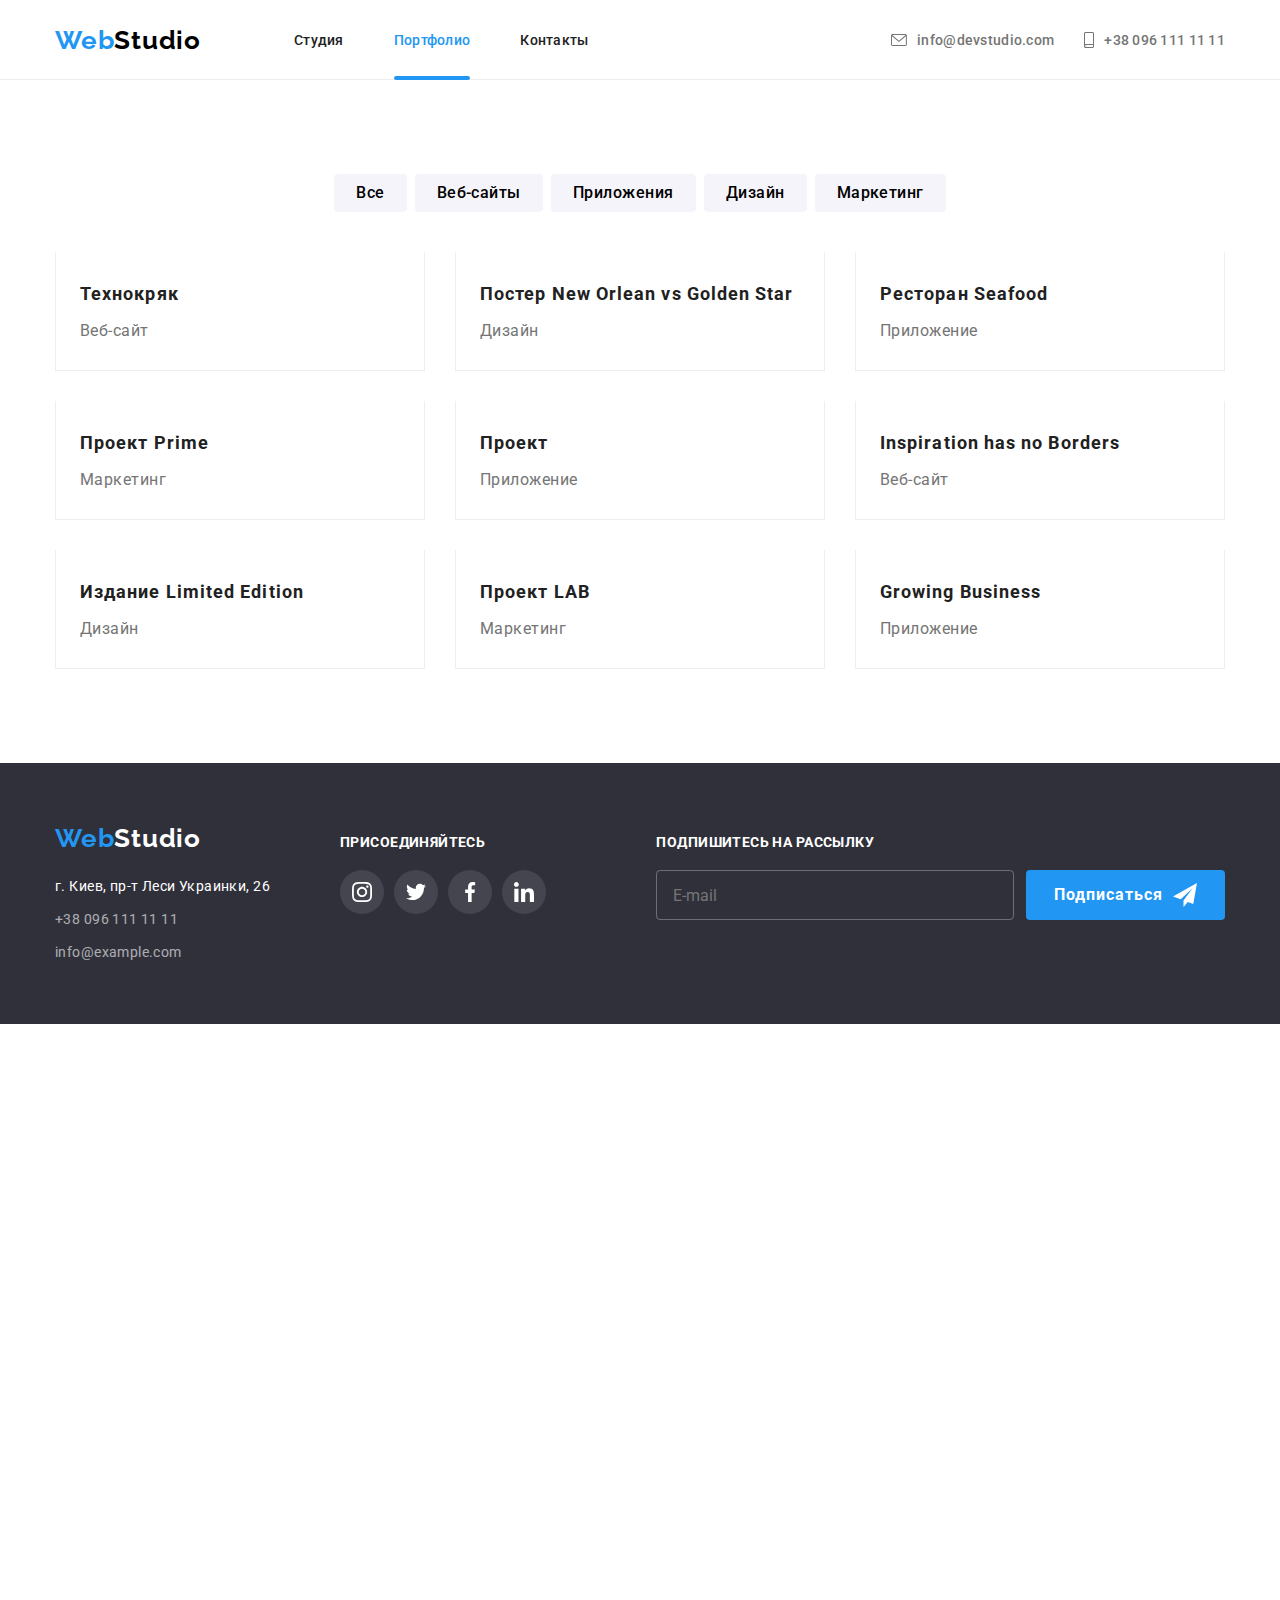
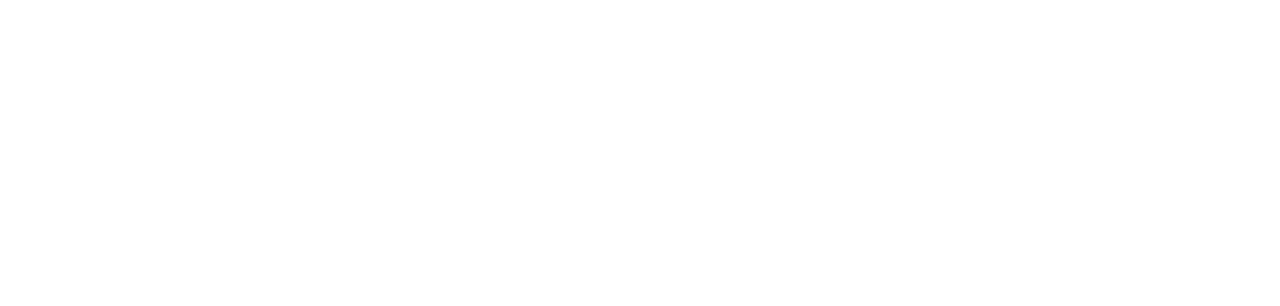
==== commit ed3c95db: "improve hw-8" ====
--- a/portfolio.html
+++ b/portfolio.html
@@ -124,37 +124,81 @@
         <h1 class="title visually-hidden">Портфолио</h1>
         <div class="container">
           <h2 class="section-title visually-hidden">Примеры работ</h2>
-          <ul class="button-list list">
-            <li class="button-list__item">
-              <button class="button-list__button" type="button">Все</button>
-            </li>
-            <li class="button-list__item">
-              <button class="button-list__button" type="button">Веб-сайты</button>
-            </li>
-            <li class="button-list__item">
-              <button class="button-list__button" type="button">Приложения</button>
-            </li>
-            <li class="button-list__item">
-              <button class="button-list__button" type="button">Дизайн</button>
-            </li>
-            <li class="button-list__item">
-              <button class="button-list__button" type="button">Маркетинг</button>
-            </li>
-          </ul>
+          <div class="button-list-container">
+            <ul class="button-list list">
+              <li class="button-list__item">
+                <button class="button-list__button" type="button">Все</button>
+              </li>
+              <li class="button-list__item">
+                <button class="button-list__button" type="button">Веб-сайты</button>
+              </li>
+              <li class="button-list__item">
+                <button class="button-list__button" type="button">Приложения</button>
+              </li>
+              <li class="button-list__item">
+                <button class="button-list__button" type="button">Дизайн</button>
+              </li>
+              <li class="button-list__item">
+                <button class="button-list__button" type="button">Маркетинг</button>
+              </li>
+            </ul>
+          </div>
           <ul class="portfolio-list list">
             <li class="portfolio-list__item">
               <a href="" class="portfolio-list__link link">
                 <div class="overlay">
                   <picture>
-                    <script></script>
+                    <source
+                      srcset="
+                        ./images/portfolio-img/desktop-portfolio-img-1.webp    1x,
+                        ./images/portfolio-img/desktop-portfolio-img-1@2x.webp 2x
+                      "
+                      media="(min-width: 1200px)"
+                      type="image/webp"
+                    />
+                    <source
+                      srcset="
+                        ./images/portfolio-img/desktop-portfolio-img-1.jpg    1x,
+                        ./images/portfolio-img/desktop-portfolio-img-1@2x.jpg 2x
+                      "
+                      media="(min-width: 1200px)"
+                    />
+                    <source
+                      srcset="
+                        ./images/portfolio-img/tablet-portfolio-img-1.webp    1x,
+                        ./images/portfolio-img/tablet-portfolio-img-1@2x.webp 2x
+                      "
+                      media="(min-width: 768px)"
+                      type="image/webp"
+                    />
+                    <source
+                      srcset="
+                        ./images/portfolio-img/tablet-portfolio-img-1.jpg    1x,
+                        ./images/portfolio-img/tablet-portfolio-img-1@2x.jpg 2x
+                      "
+                      media="(min-width: 768px)"
+                    />
+                    <source
+                      srcset="
+                        ./images/portfolio-img/mobile-portfolio-img-1.webp    1x,
+                        ./images/portfolio-img/mobile-portfolio-img-1@2x.webp 2x
+                      "
+                      media="(max-width: 767px)"
+                      type="image/webp"
+                    />
+                    <source
+                      srcset="
+                        ./images/portfolio-img/mobile-portfolio-img-1.jpg    1x,
+                        ./images/portfolio-img/mobile-portfolio-img-1@2x.jpg 2x
+                      "
+                      media="(max-width: 767px)"
+                    />
+                    <img
+                      class="overlay__img"
+                      src="./images/portfolio-img/mobile-portfolio-img-1.jpg"
+                      alt="ноутбук"
+                    />
                   </picture>
-                  <img
-                    class="overlay__img"
-                    src="./images/portfolio-img/mobile-portfolio-img-1.jpg"
-                    alt="ноутбук"
-                    width="370"
-                    height="294"
-                  />
                   <p class="overlay__description">
                     Технокряк это современная площадка распространения коронавируса. Компании
                     используют эту платформу для цифрового шпионажа и атак на защищённые сервера
@@ -171,13 +215,58 @@
             <li class="portfolio-list__item">
               <a href="" class="portfolio-list__link link">
                 <div class="overlay">
-                  <img
-                    class="overlay__img"
-                    src="./images/portfolio/basketball.jpg"
-                    alt=",баскетболисты"
-                    width="370"
-                    height="294"
-                  />
+                  <picture>
+                    <source
+                      srcset="
+                        ./images/portfolio-img/desktop-portfolio-img-2.webp    1x,
+                        ./images/portfolio-img/desktop-portfolio-img-2@2x.webp 2x
+                      "
+                      media="(min-width: 1200px)"
+                      type="image/webp"
+                    />
+                    <source
+                      srcset="
+                        ./images/portfolio-img/desktop-portfolio-img-2.jpg    1x,
+                        ./images/portfolio-img/desktop-portfolio-img-2@2x.jpg 2x
+                      "
+                      media="(min-width: 1200px)"
+                    />
+                    <source
+                      srcset="
+                        ./images/portfolio-img/tablet-portfolio-img-2.webp    1x,
+                        ./images/portfolio-img/tablet-portfolio-img-2@2x.webp 2x
+                      "
+                      media="(min-width: 768px)"
+                      type="image/webp"
+                    />
+                    <source
+                      srcset="
+                        ./images/portfolio-img/tablet-portfolio-img-2.jpg    1x,
+                        ./images/portfolio-img/tablet-portfolio-img-2@2x.jpg 2x
+                      "
+                      media="(min-width: 768px)"
+                    />
+                    <source
+                      srcset="
+                        ./images/portfolio-img/mobile-portfolio-img-2.webp    1x,
+                        ./images/portfolio-img/mobile-portfolio-img-2@2x.webp 2x
+                      "
+                      media="(max-width: 767px)"
+                      type="image/webp"
+                    />
+                    <source
+                      srcset="
+                        ./images/portfolio-img/mobile-portfolio-img-2.jpg    1x,
+                        ./images/portfolio-img/mobile-portfolio-img-2@2x.jpg 2x
+                      "
+                      media="(max-width: 767px)"
+                    />
+                    <img
+                      class="overlay__img"
+                      src="./images/portfolio-img/mobile-portfolio-img-2.jpg"
+                      alt="ноутбук"
+                    />
+                  </picture>
                   <p class="overlay__description">
                     Технокряк это современная площадка распространения коронавируса. Компании
                     используют эту платформу для цифрового шпионажа и атак на защищённые сервера
@@ -194,13 +283,58 @@
             <li class="portfolio-list__item">
               <a href="" class="portfolio-list__link link">
                 <div class="overlay">
-                  <img
-                    class="overlay__img"
-                    src="./images/portfolio/seafood.jpg"
-                    alt="логотип seafood"
-                    width="370"
-                    height="294"
-                  />
+                  <picture>
+                    <source
+                      srcset="
+                        ./images/portfolio-img/desktop-portfolio-img-3.webp    1x,
+                        ./images/portfolio-img/desktop-portfolio-img-3@2x.webp 2x
+                      "
+                      media="(min-width: 1200px)"
+                      type="image/webp"
+                    />
+                    <source
+                      srcset="
+                        ./images/portfolio-img/desktop-portfolio-img-3.jpg    1x,
+                        ./images/portfolio-img/desktop-portfolio-img-3@2x.jpg 2x
+                      "
+                      media="(min-width: 1200px)"
+                    />
+                    <source
+                      srcset="
+                        ./images/portfolio-img/tablet-portfolio-img-3.webp    1x,
+                        ./images/portfolio-img/tablet-portfolio-img-3@2x.webp 2x
+                      "
+                      media="(min-width: 768px)"
+                      type="image/webp"
+                    />
+                    <source
+                      srcset="
+                        ./images/portfolio-img/tablet-portfolio-img-3.jpg    1x,
+                        ./images/portfolio-img/tablet-portfolio-img-3@2x.jpg 2x
+                      "
+                      media="(min-width: 768px)"
+                    />
+                    <source
+                      srcset="
+                        ./images/portfolio-img/mobile-portfolio-img-3.webp    1x,
+                        ./images/portfolio-img/mobile-portfolio-img-3@2x.webp 2x
+                      "
+                      media="(max-width: 767px)"
+                      type="image/webp"
+                    />
+                    <source
+                      srcset="
+                        ./images/portfolio-img/mobile-portfolio-img-3.jpg    1x,
+                        ./images/portfolio-img/mobile-portfolio-img-3@2x.jpg 2x
+                      "
+                      media="(max-width: 767px)"
+                    />
+                    <img
+                      class="overlay__img"
+                      src="./images/portfolio-img/mobile-portfolio-img-3.jpg"
+                      alt="ноутбук"
+                    />
+                  </picture>
                   <p class="overlay__description">
                     Технокряк это современная площадка распространения коронавируса. Компании
                     используют эту платформу для цифрового шпионажа и атак на защищённые сервера
@@ -217,13 +351,58 @@
             <li class="portfolio-list__item">
               <a href="" class="portfolio-list__link link">
                 <div class="overlay">
-                  <img
-                    class="overlay__img"
-                    src="./images/portfolio/prime.jpg"
-                    alt="наушники"
-                    width="370"
-                    height="294"
-                  />
+                  <picture>
+                    <source
+                      srcset="
+                        ./images/portfolio-img/desktop-portfolio-img-4.webp    1x,
+                        ./images/portfolio-img/desktop-portfolio-img-4@2x.webp 2x
+                      "
+                      media="(min-width: 1200px)"
+                      type="image/webp"
+                    />
+                    <source
+                      srcset="
+                        ./images/portfolio-img/desktop-portfolio-img-4.jpg    1x,
+                        ./images/portfolio-img/desktop-portfolio-img-4@2x.jpg 2x
+                      "
+                      media="(min-width: 1200px)"
+                    />
+                    <source
+                      srcset="
+                        ./images/portfolio-img/tablet-portfolio-img-4.webp    1x,
+                        ./images/portfolio-img/tablet-portfolio-img-4@2x.webp 2x
+                      "
+                      media="(min-width: 768px)"
+                      type="image/webp"
+                    />
+                    <source
+                      srcset="
+                        ./images/portfolio-img/tablet-portfolio-img-4.jpg    1x,
+                        ./images/portfolio-img/tablet-portfolio-img-4@2x.jpg 2x
+                      "
+                      media="(min-width: 768px)"
+                    />
+                    <source
+                      srcset="
+                        ./images/portfolio-img/mobile-portfolio-img-4.webp    1x,
+                        ./images/portfolio-img/mobile-portfolio-img-4@2x.webp 2x
+                      "
+                      media="(max-width: 767px)"
+                      type="image/webp"
+                    />
+                    <source
+                      srcset="
+                        ./images/portfolio-img/mobile-portfolio-img-4.jpg    1x,
+                        ./images/portfolio-img/mobile-portfolio-img-4@2x.jpg 2x
+                      "
+                      media="(max-width: 767px)"
+                    />
+                    <img
+                      class="overlay__img"
+                      src="./images/portfolio-img/mobile-portfolio-img-4.jpg"
+                      alt="ноутбук"
+                    />
+                  </picture>
                   <p class="overlay__description">
                     Технокряк это современная площадка распространения коронавируса. Компании
                     используют эту платформу для цифрового шпионажа и атак на защищённые сервера
@@ -240,13 +419,59 @@
             <li class="portfolio-list__item">
               <a href="" class="portfolio-list__link link">
                 <div class="overlay">
-                  <img
-                    class="overlay__img"
-                    src="./images/portfolio/boxes.jpg"
-                    alt="коробки"
-                    width="370"
-                    height="294"
-                  />
+                  <picture>
+                    <source
+                      srcset="
+                        ./images/portfolio-img/desktop-portfolio-img-5.webp    1x,
+                        ./images/portfolio-img/desktop-portfolio-img-5@2x.webp 2x
+                      "
+                      media="(min-width: 1200px)"
+                      type="image/webp"
+                    />
+                    <source
+                      srcset="
+                        ./images/portfolio-img/desktop-portfolio-img-5.jpg    1x,
+                        ./images/portfolio-img/desktop-portfolio-img-5@2x.jpg 2x
+                      "
+                      media="(min-width: 1200px)"
+                      `
+                    />
+                    <source
+                      srcset="
+                        ./images/portfolio-img/tablet-portfolio-img-5.webp    1x,
+                        ./images/portfolio-img/tablet-portfolio-img-5@2x.webp 2x
+                      "
+                      media="(min-width: 768px)"
+                      type="image/webp"
+                    />
+                    <source
+                      srcset="
+                        ./images/portfolio-img/tablet-portfolio-img-5.jpg    1x,
+                        ./images/portfolio-img/tablet-portfolio-img-5@2x.jpg 2x
+                      "
+                      media="(min-width: 768px)"
+                    />
+                    <source
+                      srcset="
+                        ./images/portfolio-img/mobile-portfolio-img-5.webp    1x,
+                        ./images/portfolio-img/mobile-portfolio-img-5@2x.webp 2x
+                      "
+                      media="(max-width: 767px)"
+                      type="image/webp"
+                    />
+                    <source
+                      srcset="
+                        ./images/portfolio-img/mobile-portfolio-img-5.jpg    1x,
+                        ./images/portfolio-img/mobile-portfolio-img-5@2x.jpg 2x
+                      "
+                      media="(max-width: 767px)"
+                    />
+                    <img
+                      class="overlay__img"
+                      src="./images/portfolio-img/mobile-portfolio-img-5.jpg"
+                      alt="ноутбук"
+                    />
+                  </picture>
                   <p class="overlay__description">
                     Технокряк это современная площадка распространения коронавируса. Компании
                     используют эту платформу для цифрового шпионажа и атак на защищённые сервера
@@ -263,13 +488,58 @@
             <li class="portfolio-list__item">
               <a href="" class="portfolio-list__link link">
                 <div class="overlay">
-                  <img
-                    class="overlay__img"
-                    src="./images/portfolio/no_bodrers_site.jpg"
-                    alt="персональный компьютер"
-                    width="370"
-                    height="294"
-                  />
+                  <picture>
+                    <source
+                      srcset="
+                        ./images/portfolio-img/desktop-portfolio-img-6.webp    1x,
+                        ./images/portfolio-img/desktop-portfolio-img-6@2x.webp 2x
+                      "
+                      media="(min-width: 1200px)"
+                      type="image/webp"
+                    />
+                    <source
+                      srcset="
+                        ./images/portfolio-img/desktop-portfolio-img-6.jpg    1x,
+                        ./images/portfolio-img/desktop-portfolio-img-6@2x.jpg 2x
+                      "
+                      media="(min-width: 1200px)"
+                    />
+                    <source
+                      srcset="
+                        ./images/portfolio-img/tablet-portfolio-img-6.webp    1x,
+                        ./images/portfolio-img/tablet-portfolio-img-6@2x.webp 2x
+                      "
+                      media="(min-width: 768px)"
+                      type="image/webp"
+                    />
+                    <source
+                      srcset="
+                        ./images/portfolio-img/tablet-portfolio-img-6.jpg    1x,
+                        ./images/portfolio-img/tablet-portfolio-img-6@2x.jpg 2x
+                      "
+                      media="(min-width: 768px)"
+                    />
+                    <source
+                      srcset="
+                        ./images/portfolio-img/mobile-portfolio-img-6.webp    1x,
+                        ./images/portfolio-img/mobile-portfolio-img-6@2x.webp 2x
+                      "
+                      media="(max-width: 767px)"
+                      type="image/webp"
+                    />
+                    <source
+                      srcset="
+                        ./images/portfolio-img/mobile-portfolio-img-6.jpg    1x,
+                        ./images/portfolio-img/mobile-portfolio-img-6@2x.jpg 2x
+                      "
+                      media="(max-width: 767px)"
+                    />
+                    <img
+                      class="overlay__img"
+                      src="./images/portfolio-img/mobile-portfolio-img-6.jpg"
+                      alt="ноутбук"
+                    />
+                  </picture>
                   <p class="overlay__description">
                     Технокряк это современная площадка распространения коронавируса. Компании
                     используют эту платформу для цифрового шпионажа и атак на защищённые сервера
@@ -286,13 +556,58 @@
             <li class="portfolio-list__item">
               <a href="" class="portfolio-list__link link">
                 <div class="overlay">
-                  <img
-                    class="overlay__img"
-                    src="./images/portfolio/limited_edition.jpg"
-                    alt="книга"
-                    width="370"
-                    height="294"
-                  />
+                  <picture>
+                    <source
+                      srcset="
+                        ./images/portfolio-img/desktop-portfolio-img-7.webp    1x,
+                        ./images/portfolio-img/desktop-portfolio-img-7@2x.webp 2x
+                      "
+                      media="(min-width: 1200px)"
+                      type="image/webp"
+                    />
+                    <source
+                      srcset="
+                        ./images/portfolio-img/desktop-portfolio-img-7.jpg    1x,
+                        ./images/portfolio-img/desktop-portfolio-img-7@2x.jpg 2x
+                      "
+                      media="(min-width: 1200px)"
+                    />
+                    <source
+                      srcset="
+                        ./images/portfolio-img/tablet-portfolio-img-7.webp    1x,
+                        ./images/portfolio-img/tablet-portfolio-img-7@2x.webp 2x
+                      "
+                      media="(min-width: 768px)"
+                      type="image/webp"
+                    />
+                    <source
+                      srcset="
+                        ./images/portfolio-img/tablet-portfolio-img-7.jpg    1x,
+                        ./images/portfolio-img/tablet-portfolio-img-7@2x.jpg 2x
+                      "
+                      media="(min-width: 768px)"
+                    />
+                    <source
+                      srcset="
+                        ./images/portfolio-img/mobile-portfolio-img-7.webp    1x,
+                        ./images/portfolio-img/mobile-portfolio-img-7@2x.webp 2x
+                      "
+                      media="(max-width: 767px)"
+                      type="image/webp"
+                    />
+                    <source
+                      srcset="
+                        ./images/portfolio-img/mobile-portfolio-img-7.jpg    1x,
+                        ./images/portfolio-img/mobile-portfolio-img-7@2x.jpg 2x
+                      "
+                      media="(max-width: 767px)"
+                    />
+                    <img
+                      class="overlay__img"
+                      src="./images/portfolio-img/mobile-portfolio-img-7.jpg"
+                      alt="ноутбук"
+                    />
+                  </picture>
                   <p class="overlay__description">
                     Технокряк это современная площадка распространения коронавируса. Компании
                     используют эту платформу для цифрового шпионажа и атак на защищённые сервера
@@ -309,13 +624,58 @@
             <li class="portfolio-list__item">
               <a href="" class="portfolio-list__link link">
                 <div class="overlay">
-                  <img
-                    class="overlay__img"
-                    src="./images/portfolio/lablel_tag.jpg"
-                    alt="этикетка"
-                    width="370"
-                    height="294"
-                  />
+                  <picture>
+                    <source
+                      srcset="
+                        ./images/portfolio-img/desktop-portfolio-img-8.webp    1x,
+                        ./images/portfolio-img/desktop-portfolio-img-8@2x.webp 2x
+                      "
+                      media="(min-width: 1200px)"
+                      type="image/webp"
+                    />
+                    <source
+                      srcset="
+                        ./images/portfolio-img/desktop-portfolio-img-8.jpg    1x,
+                        ./images/portfolio-img/desktop-portfolio-img-8@2x.jpg 2x
+                      "
+                      media="(min-width: 1200px)"
+                    />
+                    <source
+                      srcset="
+                        ./images/portfolio-img/tablet-portfolio-img-8.webp    1x,
+                        ./images/portfolio-img/tablet-portfolio-img-8@2x.webp 2x
+                      "
+                      media="(min-width: 768px)"
+                      type="image/webp"
+                    />
+                    <source
+                      srcset="
+                        ./images/portfolio-img/tablet-portfolio-img-8.jpg    1x,
+                        ./images/portfolio-img/tablet-portfolio-img-8@2x.jpg 2x
+                      "
+                      media="(min-width: 768px)"
+                    />
+                    <source
+                      srcset="
+                        ./images/portfolio-img/mobile-portfolio-img-8.webp    1x,
+                        ./images/portfolio-img/mobile-portfolio-img-8@2x.webp 2x
+                      "
+                      media="(max-width: 767px)"
+                      type="image/webp"
+                    />
+                    <source
+                      srcset="
+                        ./images/portfolio-img/mobile-portfolio-img-8.jpg    1x,
+                        ./images/portfolio-img/mobile-portfolio-img-8@2x.jpg 2x
+                      "
+                      media="(max-width: 767px)"
+                    />
+                    <img
+                      class="overlay__img"
+                      src="./images/portfolio-img/mobile-portfolio-img-8.jpg"
+                      alt="ноутбук"
+                    />
+                  </picture>
                   <p class="overlay__description">
                     Технокряк это современная площадка распространения коронавируса. Компании
                     используют эту платформу для цифрового шпионажа и атак на защищённые сервера
@@ -332,13 +692,58 @@
             <li class="portfolio-list__item">
               <a href="" class="portfolio-list__link link">
                 <div class="overlay">
-                  <img
-                    class="overlay__img"
-                    src="./images/portfolio/growing_business.jpg"
-                    alt="ноутбук"
-                    width="370"
-                    height="294"
-                  />
+                  <picture>
+                    <source
+                      srcset="
+                        ./images/portfolio-img/desktop-portfolio-img-9.webp    1x,
+                        ./images/portfolio-img/desktop-portfolio-img-9@2x.webp 2x
+                      "
+                      media="(min-width: 1200px)"
+                      type="image/webp"
+                    />
+                    <source
+                      srcset="
+                        ./images/portfolio-img/desktop-portfolio-img-9.jpg    1x,
+                        ./images/portfolio-img/desktop-portfolio-img-9@2x.jpg 2x
+                      "
+                      media="(min-width: 1200px)"
+                    />
+                    <source
+                      srcset="
+                        ./images/portfolio-img/tablet-portfolio-img-9.webp    1x,
+                        ./images/portfolio-img/tablet-portfolio-img-9@2x.webp 2x
+                      "
+                      media="(min-width: 768px)"
+                      type="image/webp"
+                    />
+                    <source
+                      srcset="
+                        ./images/portfolio-img/tablet-portfolio-img-9.jpg    1x,
+                        ./images/portfolio-img/tablet-portfolio-img-9@2x.jpg 2x
+                      "
+                      media="(min-width: 768px)"
+                    />
+                    <source
+                      srcset="
+                        ./images/portfolio-img/mobile-portfolio-img-9.webp    1x,
+                        ./images/portfolio-img/mobile-portfolio-img-9@2x.webp 2x
+                      "
+                      media="(max-width: 767px)"
+                      type="image/webp"
+                    />
+                    <source
+                      srcset="
+                        ./images/portfolio-img/mobile-portfolio-img-9.jpg    1x,
+                        ./images/portfolio-img/mobile-portfolio-img-9@2x.jpg 2x
+                      "
+                      media="(max-width: 767px)"
+                    />
+                    <img
+                      class="overlay__img"
+                      src="./images/portfolio-img/mobile-portfolio-img-9.jpg"
+                      alt="ноутбук"
+                    />
+                  </picture>
                   <p class="overlay__description">
                     Технокряк это современная площадка распространения коронавируса. Компании
                     используют эту платформу для цифрового шпионажа и атак на защищённые сервера
--- a/css/main.min.css
+++ b/css/main.min.css
@@ -1,2 +1,2 @@
-:root{--primary-font-family: 'Roboto', sans-serif;--secondary-font-family: 'Raleway', sans-serif;--accent-color: #2196f3;--primary-title-color: #212121;--secondary-title-color: #ffffff;--text-color: #757575;--primary-logo-color: #000000;--secondary-logo-color: #ffffff;--primary-background-color: #ffffff;--secondary-background-color: rgb(47, 48, 58);--opacity-bg: 47, 48, 58;--button-hover: #188ce8;--secondary-main-bg-color: #f5f4fa;--primary-icon-color: #afb1b8;--secondary-icon-color: #ffffff}.visually-hidden{position:absolute;width:1px;height:1px;margin:-1px;border:0;padding:0;white-space:nowrap;-webkit-clip-path:inset(100%);clip-path:inset(100%);clip:rect(0 0 0 0);overflow:hidden}/*! modern-normalize v1.1.0 | MIT License | https://github.com/sindresorhus/modern-normalize */*,::before,::after{-webkit-box-sizing:border-box;box-sizing:border-box}html{line-height:1.15;-webkit-text-size-adjust:100%;-moz-tab-size:4;-o-tab-size:4;tab-size:4}body{margin:0;font-family:system-ui,-apple-system,"Segoe UI",Roboto,Helvetica,Arial,sans-serif,"Apple Color Emoji","Segoe UI Emoji"}hr{height:0;color:inherit}abbr[title]{-webkit-text-decoration:underline dotted;text-decoration:underline dotted}b,strong{font-weight:bolder}code,kbd,samp,pre{font-family:ui-monospace, SFMono-Regular, Consolas, 'Liberation Mono', Menlo, monospace;font-size:1em}small{font-size:80%}sub,sup{font-size:75%;line-height:0;position:relative;vertical-align:baseline}sub{bottom:-0.25em}sup{top:-0.5em}table{text-indent:0;border-color:inherit}button,input,optgroup,select,textarea{font-family:inherit;font-size:100%;line-height:1.15;margin:0}button,select{text-transform:none}button,[type='button'],[type='reset'],[type='submit']{-webkit-appearance:button}::-moz-focus-inner{border-style:none;padding:0}:-moz-focusring{outline:1px dotted ButtonText}:-moz-ui-invalid{box-shadow:none}legend{padding:0}progress{vertical-align:baseline}::-webkit-inner-spin-button,::-webkit-outer-spin-button{height:auto}[type='search']{-webkit-appearance:textfield;outline-offset:-2px}::-webkit-search-decoration{-webkit-appearance:none}::-webkit-file-upload-button{-webkit-appearance:button;font:inherit}summary{display:list-item}.list{list-style:none}.link{text-decoration:none}h1,h2,h3,h4,h5,h6,p{margin-top:0;margin-bottom:0}ul,ol{margin-top:0;margin-bottom:0;padding-left:0}img{display:block;max-width:100%;height:auto}body{margin:0;color:var(--primary-title-color);font-family:var(--primary-font-family)}body.menu-open{overflow:hidden}.section{padding-top:60px;padding-bottom:60px}@media screen and (min-width: 1200px){.section{padding-top:94px;padding-bottom:94px}}.container{padding-right:15px;padding-left:15px}@media screen and (min-width: 480px){.container{width:480px;margin-left:auto;margin-right:auto}}@media screen and (min-width: 768px){.container{width:768px}}@media screen and (min-width: 1200px){.container{width:1200px}}.title{margin-bottom:30px;text-transform:uppercase;color:var(--secondary-title-color);font-weight:900;font-size:26px;line-height:1.61538;letter-spacing:.06em}@media screen and (min-width: 1200px){.title{font-weight:900;font-size:44px;line-height:1.36364;letter-spacing:.06em}}.section-title{margin-bottom:30px;font-weight:700;font-size:28px;line-height:1.17857;letter-spacing:.03em;text-align:center;color:var(--primary-title-color)}@media screen and (min-width: 1200px){.section-title{margin-bottom:50px;font-weight:700;font-size:36px;line-height:1.16667;letter-spacing:.03em}}.subtitle{font-weight:700;font-size:14px;line-height:1.14286;letter-spacing:.03em;text-transform:uppercase}.subtitle__theme_light{color:var(--primary-title-color)}.subtitle__theme_dark{color:var(--secondary-title-color)}.description{font-weight:400;font-size:14px;line-height:1.71429;letter-spacing:.03em;color:var(--text-color)}.header{position:relative;background-color:var(--primery-background-color)}.header::after{content:'';display:block;position:absolute;bottom:0;left:0;width:100%;height:1px;z-index:-1;background-color:#ececec}.header__container{display:-webkit-box;display:-ms-flexbox;display:flex;-webkit-box-pack:justify;-ms-flex-pack:justify;justify-content:space-between;-webkit-box-align:center;-ms-flex-align:center;align-items:center;font-weight:500;font-size:14px;line-height:1.14286;letter-spacing:.02em}@media screen and (max-width: 767px){.header__container{padding-top:10px;padding-bottom:10px}}.header__logo{margin-right:77px}@media screen and (min-width: 1200px){.header__logo{margin-right:93px}}@media screen and (min-width: 768px){.navigation{display:-webkit-box;display:-ms-flexbox;display:flex;-webkit-box-pack:center;-ms-flex-pack:center;justify-content:center;-webkit-box-align:center;-ms-flex-align:center;align-items:center}}.nav-list{display:none}@media screen and (min-width: 768px){.nav-list{display:-webkit-box;display:-ms-flexbox;display:flex}}.nav-list__item:not(:last-child){margin-right:50px}.nav-list__link{position:relative;display:block;padding:32px 0;color:var(--primary-title-color);-webkit-transition:color 250ms cubic-bezier(0.4, 0, 0.2, 1);transition:color 250ms cubic-bezier(0.4, 0, 0.2, 1)}.nav-list__link:hover,.nav-list__link:focus{color:var(--accent-color)}.nav-list__link_current{color:var(--accent-color)}.nav-list__link_current::after{content:'';display:block;position:absolute;bottom:0;left:0;width:100%;height:4px;background-color:var(--accent-color);border-radius:2px}.header__contact-list{display:none}@media screen and (min-width: 768px){.header__contact-list{display:block}}@media screen and (min-width: 1200px){.header__contact-list{display:-webkit-box;display:-ms-flexbox;display:flex;margin-left:auto}}@media screen and (max-width: 1199px){.header__contact-list__item:not(:last-child){margin-bottom:10px}}@media screen and (min-width: 1200px){.header__contact-list__item:not(:last-child){margin-right:30px}}@media screen and (max-width: 1199px){.header__contact-list__link{font-weight:500;font-size:12px;line-height:1.16667;letter-spacing:.02em}}@media screen and (min-width: 1200px){.header__contact-list__link{display:-webkit-box;display:-ms-flexbox;display:flex;-webkit-box-pack:center;-ms-flex-pack:center;justify-content:center;-webkit-box-align:center;-ms-flex-align:center;align-items:center}}.logo{color:var(--accent-color);font-family:var(--secondary-font-family);font-weight:700;font-size:24px;line-height:1.16667;letter-spacing:.03em}@media screen and (min-width: 768px){.logo{font-weight:700;font-size:26px;line-height:1.19231;letter-spacing:.03em}}.logo__theme_light{color:var(--primary-logo-color)}.logo__theme_dark{color:var(--secondary-logo-color)}.contact-list__link_theme_light{color:var(--text-color)}.contact-list__link_theme_dark{color:var(--secondary-title-color);opacity:0.6}.contact-list__link{-webkit-transition:color 250ms cubic-bezier(0.4, 0, 0.2, 1);transition:color 250ms cubic-bezier(0.4, 0, 0.2, 1)}.contact-list__link:hover,.contact-list__link:focus{color:var(--accent-color)}.contact-list__icon{fill:currentColor;margin-right:8px}@media screen and (min-width: 1200px){.contact-list__icon{margin-right:10px}}.mobile-menu{position:absolute;top:0;left:0;width:100%;height:100vh;z-index:999;overflow:auto;opacity:0;visibility:hidden;pointer-events:none;background-color:var(--primary-background-color);-webkit-transition:opacity 250ms cubic-bezier(0.4, 0, 0.2, 1),visibility 250ms cubic-bezier(0.4, 0, 0.2, 1);transition:opacity 250ms cubic-bezier(0.4, 0, 0.2, 1),visibility 250ms cubic-bezier(0.4, 0, 0.2, 1)}.mobile-menu.is-open{opacity:1;visibility:visible;pointer-events:auto}@media screen and (min-width: 768px){.mobile-menu.is-open{display:none}}.mobile-menu__container{position:relative;padding-top:48px;padding-bottom:48px;padding-left:40px}.menu-btn{background-color:transparent;border:none;padding:0;margin:0;line-height:0;cursor:pointer}.menu-btn:hover{fill:var(--accent-color)}@media screen and (min-width: 768px){.menu-btn{display:none}}.menu-btn-close{position:absolute;top:10px;right:15px}.mobile-nav-list{font-weight:500;font-size:40px;line-height:1.175;letter-spacing:.02em;margin-bottom:302px}.mobile-nav-list__item:not(:last-child){margin-bottom:32px}.mobile-nav-list__link{color:inherit}.mobile-nav-list__link_current{color:var(--accent-color);text-shadow:0px 4px 4px rgba(0,0,0,0.25)}.mobile-contats-list{margin-bottom:64px}.mobile-contats-list__item{color:var(--text-color);font-weight:500;font-size:24px;line-height:1.16667;letter-spacing:.02em}.mobile-contats-list__item:first-child{font-weight:500;font-size:34px;line-height:1.17647;letter-spacing:.02em;color:var(--accent-color);margin-bottom:32px}.mobile-contats-list__link{color:inherit}.menu-socials-list{display:-webkit-inline-box;display:-ms-inline-flexbox;display:inline-flex;-ms-flex-wrap:wrap;flex-wrap:wrap}.menu-socials-list__item{position:relative;font-weight:500;font-size:18px;line-height:1.22222;letter-spacing:.02em}.menu-socials-list__item:not(:last-child){margin-right:9px;padding-right:11px;border-right:1px solid rgba(33,33,33,0.2)}.menu-socials-list__link{color:var(--accent-color)}.button{padding:10px 32px;border:none;border-radius:4px;cursor:pointer;font-weight:700;font-size:16px;line-height:1.875;letter-spacing:.06em;color:var(--secondary-title-color);background-color:var(--accent-color);font-family:var(--primary-font-family);-webkit-transition:background-color 250ms cubic-bezier(0.4, 0, 0.2, 1);transition:background-color 250ms cubic-bezier(0.4, 0, 0.2, 1)}.button:hover,.button:focus{background-color:var(--button-hover)}.social-list{display:-webkit-box;display:-ms-flexbox;display:flex;-webkit-box-pack:center;-ms-flex-pack:center;justify-content:center}.social-list__item:not(:last-child){margin-right:10px}.social-list__link{display:-webkit-box;display:-ms-flexbox;display:flex;width:44px;height:44px;background-color:transparent;-webkit-box-pack:center;-ms-flex-pack:center;justify-content:center;-webkit-box-align:center;-ms-flex-align:center;align-items:center;border-radius:50%;-webkit-transition:background-color 250ms cubic-bezier(0.4, 0, 0.2, 1);transition:background-color 250ms cubic-bezier(0.4, 0, 0.2, 1)}.social-list__link--primary{background-color:transparent}.social-list__link--primary:hover,.social-list__link--primary:focus{background-color:var(--accent-color)}.social-list__link--primary:hover .social-list__icon,.social-list__link--primary:focus .social-list__icon{fill:var(--secondary-icon-color)}.social-list__link--secondary{background-color:rgba(255,255,255,0.1)}.social-list__link--secondary:hover,.social-list__link--secondary:focus{background-color:var(--accent-color)}.social-list__icon{fill:var(--primary-icon-color);-webkit-transition:fill 250ms cubic-bezier(0.4, 0, 0.2, 1);transition:fill 250ms cubic-bezier(0.4, 0, 0.2, 1)}.social-list__link--primary:hover .social-list__icon,.social-list__link--primary:hover .social-list__icon{fill:var(--secondary-icon-color)}.social-list__link--secondary .social-list__icon{fill:var(--secondary-icon-color)}.footer{padding-top:60px;padding-bottom:60px;background-color:var(--secondary-background-color)}@media screen and (max-width: 1199px){.footer__container{text-align:center}}@media screen and (min-width: 768px){.footer__container{display:-webkit-box;display:-ms-flexbox;display:flex;-ms-flex-wrap:wrap;flex-wrap:wrap;-webkit-box-align:baseline;-ms-flex-align:baseline;align-items:baseline}}@media screen and (min-width: 768px) and (max-width: 1199px){.footer__container{padding-left:61px}}.footer_logo{display:inline-block;margin-bottom:20px}.address{font-style:normal}.address__description{color:var(--secondary-title-color);margin-bottom:8px}@media screen and (min-width: 1200px){.address__description{margin-bottom:9px}}.address__item:not(:last-child){margin-bottom:8px}@media screen and (min-width: 1200px){.address__item:not(:last-child){margin-bottom:9px}}.address__link{color:rgba(255,255,255,0.6);-webkit-transition:color 250ms cubic-bezier(0.4, 0, 0.2, 1);transition:color 250ms cubic-bezier(0.4, 0, 0.2, 1)}.address__link:hover,.address__link:focus{color:var(--accent-color)}.footer__contact-list__item:not(:last-child){margin-bottom:8px}@media screen and (min-width: 1200px){.footer__contact-list__item:not(:last-child){margin-bottom:9px}}@media screen and (max-width: 1199px){.contacts-container{margin-bottom:60px}}@media screen and (min-width: 768px){.contacts-container{margin-right:165px}}@media screen and (min-width: 1200px){.contacts-container{margin-right:70px}}@media screen and (max-width: 767px){.social-networks{margin-bottom:60px}}@media screen and (min-width: 1200px){.social-networks{margin-right:93px}}.footer__subtitle{margin-bottom:20px}.footer-form-container{margin-left:auto}@media screen and (min-width: 768px) and (max-width: 1199px){.footer-form-container{margin-left:105px}}@media screen and (min-width: 1200px){.footer-form-container{margin-left:auto}}@media screen and (min-width: 1200px){.footer-form{display:-webkit-box;display:-ms-flexbox;display:flex}}.footer-form__field{display:block}@media screen and (max-width: 1199px){.footer-form__field{margin-bottom:20px}}@media screen and (min-width: 767px){.footer-form__field{margin-right:12px;width:450px}}@media screen and (min-width: 1200px){.footer-form__field{margin-right:12px;width:358px}}.footer-form__input{padding-left:16px;width:100%;height:50px;background-color:transparent;border:1px solid rgba(255,255,255,0.3);border-radius:4px;color:#ffffff}.footer-form__input:focus{outline:none}.footer-form__button{display:-webkit-box;display:-ms-flexbox;display:flex;margin-right:auto;margin-left:auto;-webkit-box-pack:center;-ms-flex-pack:center;justify-content:center;-webkit-box-align:center;-ms-flex-align:center;align-items:center;padding-left:28px;padding-right:28px}.button__name{margin-right:10px}.footer-form__button__icon{fill:var(--secondary-icon-color)}.backdrop{position:fixed;top:0;left:0;width:100%;height:100vh;overflow-y:auto;background-color:rgba(0,0,0,0.2);-webkit-transition:opacity 250ms cubic-bezier(0.4, 0, 0.2, 1),visibility 250ms cubic-bezier(0.4, 0, 0.2, 1);transition:opacity 250ms cubic-bezier(0.4, 0, 0.2, 1),visibility 250ms cubic-bezier(0.4, 0, 0.2, 1)}@media screen and (max-height: 796px){.backdrop{padding-top:93px;padding-bottom:94px}}.backdrop.is-hidden{opacity:0;visibility:hidden;pointer-events:none}.modal{position:relative;width:calc(100% - 30px);padding:40px;border-radius:4px;background-color:var(--primary-background-color);-webkit-box-shadow:0px 1px 3px rgba(0,0,0,0.12),0px 1px 1px rgba(0,0,0,0.14),0px 2px 1px rgba(0,0,0,0.2);box-shadow:0px 1px 3px rgba(0,0,0,0.12),0px 1px 1px rgba(0,0,0,0.14),0px 2px 1px rgba(0,0,0,0.2)}@media screen and (max-height: 795px){.modal{margin-right:auto;margin-left:auto}}@media screen and (min-height: 796px){.modal{position:absolute;top:50%;left:50%;-webkit-transform:translate(-50%, -50%);transform:translate(-50%, -50%)}}@media screen and (min-width: 480px){.modal{width:450px}}@media screen and (min-width: 1200px){.modal{width:528px}}.modal-close-btn{display:-webkit-box;display:-ms-flexbox;display:flex;position:absolute;top:8px;right:8px;width:30px;height:30px;-webkit-box-pack:center;-ms-flex-pack:center;justify-content:center;-webkit-box-align:center;-ms-flex-align:center;align-items:center;border-radius:50%;border:1px solid rgba(0,0,0,0.1);background-color:transparent;padding:0;cursor:pointer;-webkit-transition:fill 250ms cubic-bezier(0.4, 0, 0.2, 1);transition:fill 250ms cubic-bezier(0.4, 0, 0.2, 1)}.modal-close-btn:hover,.modal-close-btn:focus{fill:var(--accent-color)}.modal__title{margin-bottom:12px;font-weight:700;font-size:20px;line-height:1.15;letter-spacing:.03em;text-align:center}.contact-form__field{display:block;margin-bottom:10px;font-weight:400;font-size:12px;line-height:1.16667;letter-spacing:.01em;color:var(--text-color)}.contact-form__container{display:block;margin-top:4px;position:relative}.contact-form__input{width:100%;height:40px;padding-left:42px;border:1px solid rgba(33,33,33,0.2);border-radius:4px;-webkit-transition:border-color 250ms cubic-bezier(0.4, 0, 0.2, 1);transition:border-color 250ms cubic-bezier(0.4, 0, 0.2, 1)}.contact-form__input:focus{outline:none;border-color:var(--accent-color)}.contact-form__input:focus+.contact-form__icon{fill:var(--accent-color)}.contact-form__icon{position:absolute;top:50%;left:12px;-webkit-transform:translateY(-50%);transform:translateY(-50%);-webkit-transition:fill 250ms cubic-bezier(0.4, 0, 0.2, 1);transition:fill 250ms cubic-bezier(0.4, 0, 0.2, 1)}.contact-form__input:focus+.contact-form__icon{fill:var(--accent-color)}.contact-form__field_textarea{margin-bottom:20px}.contact-form__input_textarea{height:120px;margin-top:4px;padding:12px 16px;resize:none}.contact-form__input_textarea::-webkit-input-placeholder{font-weight:400;font-size:14px;line-height:1.14;letter-spacing:0.01em;color:rgba(117,117,117,0.5)}.contact-form__input_textarea:-ms-input-placeholder{font-weight:400;font-size:14px;line-height:1.14;letter-spacing:0.01em;color:rgba(117,117,117,0.5)}.contact-form__input_textarea::-ms-input-placeholder{font-weight:400;font-size:14px;line-height:1.14;letter-spacing:0.01em;color:rgba(117,117,117,0.5)}.contact-form__input_textarea::placeholder{font-weight:400;font-size:14px;line-height:1.14;letter-spacing:0.01em;color:rgba(117,117,117,0.5)}.checkbox__field{display:-webkit-box;display:-ms-flexbox;display:flex;-webkit-box-align:center;-ms-flex-align:center;align-items:center;-webkit-box-pack:center;-ms-flex-pack:center;justify-content:center;margin-bottom:30px;padding-top:5px;padding-bottom:4px;font-weight:400;font-size:12px;line-height:1.16667;letter-spacing:.03em}@media screen and (min-width: 1200px){.checkbox__field{font-weight:400;font-size:14px;line-height:1.71429;letter-spacing:.03em}}.checkbox__field::before{content:'';width:16px;height:15px;border:2px solid #000000;border-radius:2px;cursor:pointer;margin-right:8px}.checkbox__input:focus+.checkbox__field::before{border-color:var(--accent-color)}.checkbox__input:checked:focus+.checkbox__field::before{background-color:var(--accent-color);background-image:url(../images/check_tick.svg);background-size:contain;background-origin:border-box;border-color:transparent}.license-link{color:var(--accent-color)}.contact-form .button{display:block;margin:0 auto;padding-left:55px;padding-right:55px}@media screen and (min-width: 768px){.features-list{display:-webkit-box;display:-ms-flexbox;display:flex;-ms-flex-wrap:wrap;flex-wrap:wrap;-webkit-box-pack:justify;-ms-flex-pack:justify;justify-content:space-between;margin:calc(-30px / 2)}}@media screen and (min-width: 768px){.features-list__item{-ms-flex-preferred-size:calc(100% / 2 - 30px);flex-basis:calc(100% / 2 - 30px);margin:calc(30px / 2)}}@media screen and (min-width: 1200px){.features-list__item{-ms-flex-preferred-size:calc(100% / 4 - 30px);flex-basis:calc(100% / 4 - 30px);margin:calc(30px / 2)}}.features-list__item::before{content:'';display:block;height:120px;margin-bottom:30px;border-radius:4px;background-size:70px 70px;background-repeat:no-repeat;background-position:center;background-color:var(--secondary-main-bg-color)}.satellite-dish::before{background-image:url("../images/main-features/satellite-dish.svg")}.watches::before{background-image:url("../images/main-features/watches.svg")}.diagram::before{background-image:url("../images/main-features/diagram.svg")}.astronaut::before{background-image:url("../images/main-features/astronaut.svg")}.features-list__subtitle{margin-bottom:10px}.hero{max-width:1600px;margin-left:auto;margin-right:auto;padding-top:118px;padding-bottom:118px;background-image:-webkit-gradient(linear, left top, right top, from(rgba(var(--opacity-bg), 0.4)), to(rgba(var(--opacity-bg), 0.4))),url(../../images/hero-bg/mobile-hero-bg.jpg);background-image:linear-gradient(to right, rgba(var(--opacity-bg), 0.4), rgba(var(--opacity-bg), 0.4)),url(../../images/hero-bg/mobile-hero-bg.jpg);background-size:cover;background-position:50% 50%;background-repeat:no-repeat;-o-object-fit:fill;object-fit:fill;background-color:#c4c4c4;text-align:center}@media (min-device-pixel-ratio: 2), (-webkit-min-device-pixel-ratio: 2), (min-resolution: 192dpi), (min-resolution: 2dppx){.hero{background-image:-webkit-gradient(linear, left top, right top, from(rgba(var(--opacity-bg), 0.4)), to(rgba(var(--opacity-bg), 0.4))),url(../../images/hero-bg/mobile-hero-bg@2x.jpg);background-image:linear-gradient(to right, rgba(var(--opacity-bg), 0.4), rgba(var(--opacity-bg), 0.4)),url(../../images/hero-bg/mobile-hero-bg@2x.jpg)}}@media screen and (min-width: 481px) and (min-dvice-pixel-retio: 1), screen and (min-width: 481px) and (-webkit-min-device-pixel-ratio: 1), screen and (min-width: 481px) and (min-resolution: 96dpi), screen and (min-width: 481px) and (min-resolution: 1dppx){.hero{background-image:-webkit-gradient(linear, left top, right top, from(rgba(var(--opacity-bg), 0.4)), to(rgba(var(--opacity-bg), 0.4))),url(../../images/hero-bg/tablet-hero-bg.jpg);background-image:linear-gradient(to right, rgba(var(--opacity-bg), 0.4), rgba(var(--opacity-bg), 0.4)),url(../../images/hero-bg/tablet-hero-bg.jpg)}}@media screen and (min-width: 481px) and (min-device-pixel-ratio: 2), screen and (min-width: 481px) and (-webkit-min-device-pixel-ratio: 2), screen and (min-width: 481px) and (min-resolution: 192dpi), screen and (min-width: 481px) and (min-resolution: 2dppx){.hero{background-image:-webkit-gradient(linear, left top, right top, from(rgba(var(--opacity-bg), 0.4)), to(rgba(var(--opacity-bg), 0.4))),url(../../images/hero-bg/tablet-hero-bg@2x.jpg);background-image:linear-gradient(to right, rgba(var(--opacity-bg), 0.4), rgba(var(--opacity-bg), 0.4)),url(../../images/hero-bg/tablet-hero-bg@2x.jpg)}}@media screen and (min-width: 769px){.hero{padding-top:200px;padding-bottom:200px}}@media screen and (min-width: 769px) and (min-dvice-pixel-retio: 1), screen and (min-width: 769px) and (-webkit-min-device-pixel-ratio: 1), screen and (min-width: 769px) and (min-resolution: 96dpi), screen and (min-width: 769px) and (min-resolution: 1dppx){.hero{background-image:-webkit-gradient(linear, left top, right top, from(rgba(var(--opacity-bg), 0.4)), to(rgba(var(--opacity-bg), 0.4))),url(../../images/hero-bg/desktop-hero-bg.jpg);background-image:linear-gradient(to right, rgba(var(--opacity-bg), 0.4), rgba(var(--opacity-bg), 0.4)),url(../../images/hero-bg/desktop-hero-bg.jpg)}}@media screen and (min-width: 769px) and (min-device-pixel-ratio: 2), screen and (min-width: 769px) and (-webkit-min-device-pixel-ratio: 2), screen and (min-width: 769px) and (min-resolution: 192dpi), screen and (min-width: 769px) and (min-resolution: 2dppx){.hero{background-image:-webkit-gradient(linear, left top, right top, from(rgba(var(--opacity-bg), 0.4)), to(rgba(var(--opacity-bg), 0.4))),url(../../images/hero-bg/desktop-hero-bg@2x.jpg);background-image:linear-gradient(to right, rgba(var(--opacity-bg), 0.4), rgba(var(--opacity-bg), 0.4)),url(../../images/hero-bg/desktop-hero-bg@2x.jpg)}}.main-products{padding-top:0}@media screen and (max-width: 1199px){.main-products{display:none}}.product-list{display:-webkit-box;display:-ms-flexbox;display:flex;margin:calc(-30px / 2)}.product-list__item{position:relative;-ms-flex-preferred-size:calc(100% / 3 - 30px);flex-basis:calc(100% / 3 - 30px);margin:calc(30px / 2)}.product-list__subtitle{position:absolute;bottom:0;left:0;display:block;width:100%;padding-top:27px;padding-bottom:27px;text-align:center;background-color:rgba(var(--opacity-bg), 0.8);color:var(--secondary-title-color)}.product-list__img{display:block}.team{background-color:var(--secondary-main-bg-color)}@media screen and (min-width: 768px){.employee-list{display:-webkit-box;display:-ms-flexbox;display:flex;-ms-flex-wrap:wrap;flex-wrap:wrap;margin:calc(-30px / 2)}}.employee-list__item{text-align:center;background-color:var(--primary-background-color);border-radius:0px 0px 4px 4px;-webkit-box-shadow:0px 1px 3px rgba(0,0,0,0.12),0px 1px 1px rgba(0,0,0,0.14),0px 2px 1px rgba(0,0,0,0.2);box-shadow:0px 1px 3px rgba(0,0,0,0.12),0px 1px 1px rgba(0,0,0,0.14),0px 2px 1px rgba(0,0,0,0.2)}@media screen and (max-width: 767px){.employee-list__item:not(:last-child){margin-bottom:30px}}@media screen and (min-width: 768px){.employee-list__item{-ms-flex-preferred-size:calc(100% / 2 - 30px);flex-basis:calc(100% / 2 - 30px);margin:calc(30px / 2)}}@media screen and (min-width: 1200px){.employee-list__item{-ms-flex-preferred-size:calc(100% / 4 - 30px);flex-basis:calc(100% / 4 - 30px);margin:calc(30px / 2)}}.employee-list__img{display:block}.employee-data{padding:30px 32px}.employee-data__name{font-weight:500;font-size:16px;line-height:1.1875;letter-spacing:.03em;margin-bottom:10px}.employee-data__position{font-weight:400;font-size:16px;line-height:1.1875;letter-spacing:.03em;color:var(--text-color);margin-bottom:10px}.client-list{display:-webkit-box;display:-ms-flexbox;display:flex;-ms-flex-wrap:wrap;flex-wrap:wrap;margin:calc(-30px / 2)}.client-list__item{-ms-flex-preferred-size:calc(100% / 2 - 30px);flex-basis:calc(100% / 2 - 30px);margin:calc(30px / 2)}@media screen and (min-width: 768px){.client-list__item{-ms-flex-preferred-size:calc(100% / 3 - 30px);flex-basis:calc(100% / 3 - 30px);margin:calc(30px / 2)}}@media screen and (min-width: 1200px){.client-list__item{-ms-flex-preferred-size:calc(100% / 6 - 30px);flex-basis:calc(100% / 6 - 30px);margin:calc(30px / 2)}}.client-list__link{display:-webkit-box;display:-ms-flexbox;display:flex;-webkit-box-pack:center;-ms-flex-pack:center;justify-content:center;-webkit-box-align:center;-ms-flex-align:center;align-items:center;height:92px;width:100%;border:1px solid var(--primary-icon-color);border-radius:4px;-webkit-transition:border 250ms cubic-bezier(0.4, 0, 0.2, 1);transition:border 250ms cubic-bezier(0.4, 0, 0.2, 1)}.client-list__link:hover,.client-list__link:focus{border-color:var(--accent-color)}.client-list__icon{fill:var(--primary-icon-color);-webkit-transition:fill 250ms cubic-bezier(0.4, 0, 0.2, 1);transition:fill 250ms cubic-bezier(0.4, 0, 0.2, 1)}.client-list__link:hover .client-list__icon,.client-list__link:focus .client-list__icon{fill:var(--accent-color)}.button-list{display:-webkit-box;display:-ms-flexbox;display:flex;-webkit-box-pack:center;-ms-flex-pack:center;justify-content:center;margin-bottom:50px}.button-list__item:not(:last-child){margin-right:8px}.button-list__button{padding-top:6px;padding-right:22px;padding-bottom:6px;padding-left:22px;background-color:#f5f4fa;font-family:var(--primary-font-family);border:none;cursor:pointer;font-weight:500;font-size:16px;line-height:1.625;letter-spacing:.03em;text-align:center;border-radius:4px;-webkit-transition:background-color 250ms cubic-bezier(0.4, 0, 0.2, 1),-webkit-box-shadow 250ms cubic-bezier(0.4, 0, 0.2, 1);transition:background-color 250ms cubic-bezier(0.4, 0, 0.2, 1),-webkit-box-shadow 250ms cubic-bezier(0.4, 0, 0.2, 1);transition:background-color 250ms cubic-bezier(0.4, 0, 0.2, 1),box-shadow 250ms cubic-bezier(0.4, 0, 0.2, 1);transition:background-color 250ms cubic-bezier(0.4, 0, 0.2, 1),box-shadow 250ms cubic-bezier(0.4, 0, 0.2, 1),-webkit-box-shadow 250ms cubic-bezier(0.4, 0, 0.2, 1)}.button-list__button:hover,.button-list__button:focus{background-color:var(--accent-color);color:var(--secondary-title-color);-webkit-box-shadow:0px 3px 1px rgba(0,0,0,0.1),0px 1px 2px rgba(0,0,0,0.08),0px 2px 2px rgba(0,0,0,0.12);box-shadow:0px 3px 1px rgba(0,0,0,0.1),0px 1px 2px rgba(0,0,0,0.08),0px 2px 2px rgba(0,0,0,0.12)}.portfolio-list{display:-webkit-box;display:-ms-flexbox;display:flex;-ms-flex-wrap:wrap;flex-wrap:wrap;margin:calc(-30px / 2)}@media screen and (max-width: 767px){.portfolio-list__item:not(:last-child){margin-bottom:30px}}@media screen and (min-width: 768px){.portfolio-list__item{-ms-flex-preferred-size:calc(100% / 2 - 30px);flex-basis:calc(100% / 2 - 30px);margin:calc(30px / 2)}}@media screen and (min-width: 1200px){.portfolio-list__item{-ms-flex-preferred-size:calc(100% / 3 - 30px);flex-basis:calc(100% / 3 - 30px);margin:calc(30px / 2)}}.portfolio-list__link{display:block;color:inherit;-webkit-transition:-webkit-box-shadow 250ms cubic-bezier(0.4, 0, 0.2, 1);transition:-webkit-box-shadow 250ms cubic-bezier(0.4, 0, 0.2, 1);transition:box-shadow 250ms cubic-bezier(0.4, 0, 0.2, 1);transition:box-shadow 250ms cubic-bezier(0.4, 0, 0.2, 1), -webkit-box-shadow 250ms cubic-bezier(0.4, 0, 0.2, 1)}.portfolio-list__link:hover{-webkit-box-shadow:0px 1px 1px rgba(0,0,0,0.12),0px 4px 4px rgba(0,0,0,0.06),1px 4px 6px rgba(0,0,0,0.16);box-shadow:0px 1px 1px rgba(0,0,0,0.12),0px 4px 4px rgba(0,0,0,0.06),1px 4px 6px rgba(0,0,0,0.16)}.overlay{position:relative;overflow:hidden}.overlay__description{position:absolute;top:0;left:0;width:100%;height:100%;overflow:auto;padding:63px 24px;background-color:rgba(33,150,243,0.9);color:var(--secondary-title-color);font-weight:400;font-size:18px;line-height:1.55556;letter-spacing:.03em;-webkit-transform:translateY(100%);transform:translateY(100%);-webkit-transition:-webkit-transform 250ms cubic-bezier(0.4, 0, 0.2, 1);transition:-webkit-transform 250ms cubic-bezier(0.4, 0, 0.2, 1);transition:transform 250ms cubic-bezier(0.4, 0, 0.2, 1);transition:transform 250ms cubic-bezier(0.4, 0, 0.2, 1), -webkit-transform 250ms cubic-bezier(0.4, 0, 0.2, 1)}.portfolio-list__link:hover .overlay__description,.portfolio-list__link:focus .overlay__description{-webkit-transform:translateY(0);transform:translateY(0)}.overlay__img{display:block}.meta-data{padding:20px 24px;border:1px solid #eeeeee;border-top:0;background-color:var(--primery-background-color)}.meta-data__name{font-weight:700;font-size:18px;line-height:2;letter-spacing:.06em}.meta-data__type{color:var(--text-color);font-weight:400;font-size:16px;line-height:1.875;letter-spacing:.03em}
+:root{--primary-font-family: 'Roboto', sans-serif;--secondary-font-family: 'Raleway', sans-serif;--accent-color: #2196f3;--primary-title-color: #212121;--secondary-title-color: #ffffff;--text-color: #757575;--primary-logo-color: #000000;--secondary-logo-color: #ffffff;--primary-background-color: #ffffff;--secondary-background-color: rgb(47, 48, 58);--opacity-bg: 47, 48, 58;--button-hover: #188ce8;--secondary-main-bg-color: #f5f4fa;--primary-icon-color: #afb1b8;--secondary-icon-color: #ffffff}.visually-hidden{position:absolute;width:1px;height:1px;margin:-1px;border:0;padding:0;white-space:nowrap;-webkit-clip-path:inset(100%);clip-path:inset(100%);clip:rect(0 0 0 0);overflow:hidden}/*! modern-normalize v1.1.0 | MIT License | https://github.com/sindresorhus/modern-normalize */*,::before,::after{-webkit-box-sizing:border-box;box-sizing:border-box}html{line-height:1.15;-webkit-text-size-adjust:100%;-moz-tab-size:4;-o-tab-size:4;tab-size:4}body{margin:0;font-family:system-ui,-apple-system,"Segoe UI",Roboto,Helvetica,Arial,sans-serif,"Apple Color Emoji","Segoe UI Emoji"}hr{height:0;color:inherit}abbr[title]{-webkit-text-decoration:underline dotted;text-decoration:underline dotted}b,strong{font-weight:bolder}code,kbd,samp,pre{font-family:ui-monospace, SFMono-Regular, Consolas, 'Liberation Mono', Menlo, monospace;font-size:1em}small{font-size:80%}sub,sup{font-size:75%;line-height:0;position:relative;vertical-align:baseline}sub{bottom:-0.25em}sup{top:-0.5em}table{text-indent:0;border-color:inherit}button,input,optgroup,select,textarea{font-family:inherit;font-size:100%;line-height:1.15;margin:0}button,select{text-transform:none}button,[type='button'],[type='reset'],[type='submit']{-webkit-appearance:button}::-moz-focus-inner{border-style:none;padding:0}:-moz-focusring{outline:1px dotted ButtonText}:-moz-ui-invalid{box-shadow:none}legend{padding:0}progress{vertical-align:baseline}::-webkit-inner-spin-button,::-webkit-outer-spin-button{height:auto}[type='search']{-webkit-appearance:textfield;outline-offset:-2px}::-webkit-search-decoration{-webkit-appearance:none}::-webkit-file-upload-button{-webkit-appearance:button;font:inherit}summary{display:list-item}.list{list-style:none}.link{text-decoration:none}h1,h2,h3,h4,h5,h6,p{margin-top:0;margin-bottom:0}ul,ol{margin-top:0;margin-bottom:0;padding-left:0}img{display:block;max-width:100%;height:auto}body{margin:0;color:var(--primary-title-color);font-family:var(--primary-font-family)}body.menu-open{overflow:hidden}.section{padding-top:60px;padding-bottom:60px}@media screen and (min-width: 1200px){.section{padding-top:94px;padding-bottom:94px}}.container{padding-right:15px;padding-left:15px}@media screen and (min-width: 480px){.container{width:480px;margin-left:auto;margin-right:auto}}@media screen and (min-width: 768px){.container{width:768px}}@media screen and (min-width: 1200px){.container{width:1200px}}.title{margin-bottom:30px;text-transform:uppercase;color:var(--secondary-title-color);font-weight:900;font-size:26px;line-height:1.61538;letter-spacing:.06em}@media screen and (min-width: 1200px){.title{font-weight:900;font-size:44px;line-height:1.36364;letter-spacing:.06em}}.section-title{margin-bottom:30px;font-weight:700;font-size:28px;line-height:1.17857;letter-spacing:.03em;text-align:center;color:var(--primary-title-color)}@media screen and (min-width: 1200px){.section-title{margin-bottom:50px;font-weight:700;font-size:36px;line-height:1.16667;letter-spacing:.03em}}.subtitle{font-weight:700;font-size:14px;line-height:1.14286;letter-spacing:.03em;text-transform:uppercase}.subtitle__theme_light{color:var(--primary-title-color)}.subtitle__theme_dark{color:var(--secondary-title-color)}.description{font-weight:400;font-size:14px;line-height:1.71429;letter-spacing:.03em;color:var(--text-color)}.header{position:relative;background-color:var(--primery-background-color)}.header::after{content:'';display:block;position:absolute;bottom:0;left:0;width:100%;height:1px;z-index:-1;background-color:#ececec}.header__container{display:-webkit-box;display:-ms-flexbox;display:flex;-webkit-box-pack:justify;-ms-flex-pack:justify;justify-content:space-between;-webkit-box-align:center;-ms-flex-align:center;align-items:center;font-weight:500;font-size:14px;line-height:1.14286;letter-spacing:.02em}@media screen and (max-width: 767px){.header__container{padding-top:10px;padding-bottom:10px}}.header__logo{margin-right:77px}@media screen and (min-width: 1200px){.header__logo{margin-right:93px}}@media screen and (min-width: 768px){.navigation{display:-webkit-box;display:-ms-flexbox;display:flex;-webkit-box-pack:center;-ms-flex-pack:center;justify-content:center;-webkit-box-align:center;-ms-flex-align:center;align-items:center}}.nav-list{display:none}@media screen and (min-width: 768px){.nav-list{display:-webkit-box;display:-ms-flexbox;display:flex}}.nav-list__item:not(:last-child){margin-right:50px}.nav-list__link{position:relative;display:block;padding:32px 0;color:var(--primary-title-color);-webkit-transition:color 250ms cubic-bezier(0.4, 0, 0.2, 1);transition:color 250ms cubic-bezier(0.4, 0, 0.2, 1)}.nav-list__link:hover,.nav-list__link:focus{color:var(--accent-color)}.nav-list__link_current{color:var(--accent-color)}.nav-list__link_current::after{content:'';display:block;position:absolute;bottom:0;left:0;width:100%;height:4px;background-color:var(--accent-color);border-radius:2px}.header__contact-list{display:none}@media screen and (min-width: 768px){.header__contact-list{display:block}}@media screen and (min-width: 1200px){.header__contact-list{display:-webkit-box;display:-ms-flexbox;display:flex;margin-left:auto}}@media screen and (max-width: 1199px){.header__contact-list__item:not(:last-child){margin-bottom:10px}}@media screen and (min-width: 1200px){.header__contact-list__item:not(:last-child){margin-right:30px}}@media screen and (max-width: 1199px){.header__contact-list__link{font-weight:500;font-size:12px;line-height:1.16667;letter-spacing:.02em}}@media screen and (min-width: 768px){.header__contact-list__link{display:-webkit-box;display:-ms-flexbox;display:flex;-webkit-box-align:center;-ms-flex-align:center;align-items:center}}.logo{color:var(--accent-color);font-family:var(--secondary-font-family);font-weight:700;font-size:24px;line-height:1.16667;letter-spacing:.03em}@media screen and (min-width: 768px){.logo{font-weight:700;font-size:26px;line-height:1.19231;letter-spacing:.03em}}.logo__theme_light{color:var(--primary-logo-color)}.logo__theme_dark{color:var(--secondary-logo-color)}.contact-list__link_theme_light{color:var(--text-color)}.contact-list__link_theme_dark{color:var(--secondary-title-color);opacity:0.6}.contact-list__link{-webkit-transition:color 250ms cubic-bezier(0.4, 0, 0.2, 1);transition:color 250ms cubic-bezier(0.4, 0, 0.2, 1)}.contact-list__link:hover,.contact-list__link:focus{color:var(--accent-color)}.contact-list__icon{fill:currentColor;margin-right:8px}@media screen and (min-width: 1200px){.contact-list__icon{margin-right:10px}}.mobile-menu{position:absolute;top:0;left:0;width:100%;height:100vh;z-index:999;overflow:auto;opacity:0;visibility:hidden;pointer-events:none;background-color:var(--primary-background-color);-webkit-transition:opacity 250ms cubic-bezier(0.4, 0, 0.2, 1),visibility 250ms cubic-bezier(0.4, 0, 0.2, 1);transition:opacity 250ms cubic-bezier(0.4, 0, 0.2, 1),visibility 250ms cubic-bezier(0.4, 0, 0.2, 1)}.mobile-menu.is-open{opacity:1;visibility:visible;pointer-events:auto}@media screen and (min-width: 768px){.mobile-menu.is-open{display:none}}.mobile-menu__container{position:relative;padding-top:48px;padding-bottom:48px;padding-left:40px}.menu-btn{background-color:transparent;border:none;padding:0;margin:0;line-height:0;cursor:pointer}.menu-btn:hover{fill:var(--accent-color)}@media screen and (min-width: 768px){.menu-btn{display:none}}.menu-btn-close{position:absolute;top:10px;right:15px}.mobile-nav-list{font-weight:500;font-size:40px;line-height:1.175;letter-spacing:.02em;margin-bottom:302px}.mobile-nav-list__item:not(:last-child){margin-bottom:32px}.mobile-nav-list__link{color:inherit}.mobile-nav-list__link_current{color:var(--accent-color);text-shadow:0px 4px 4px rgba(0,0,0,0.25)}.mobile-contats-list{margin-bottom:64px}.mobile-contats-list__item{color:var(--text-color);font-weight:500;font-size:24px;line-height:1.16667;letter-spacing:.02em}.mobile-contats-list__item:first-child{font-weight:500;font-size:34px;line-height:1.17647;letter-spacing:.02em;color:var(--accent-color);margin-bottom:32px}.mobile-contats-list__link{color:inherit}.menu-socials-list{display:-webkit-inline-box;display:-ms-inline-flexbox;display:inline-flex;-ms-flex-wrap:wrap;flex-wrap:wrap}.menu-socials-list__item{position:relative;font-weight:500;font-size:18px;line-height:1.22222;letter-spacing:.02em}.menu-socials-list__item:not(:last-child){margin-right:9px;padding-right:11px;border-right:1px solid rgba(33,33,33,0.2)}.menu-socials-list__link{color:var(--accent-color)}.button{padding:10px 32px;border:none;border-radius:4px;cursor:pointer;font-weight:700;font-size:16px;line-height:1.875;letter-spacing:.06em;color:var(--secondary-title-color);background-color:var(--accent-color);font-family:var(--primary-font-family);-webkit-transition:background-color 250ms cubic-bezier(0.4, 0, 0.2, 1);transition:background-color 250ms cubic-bezier(0.4, 0, 0.2, 1)}.button:hover,.button:focus{background-color:var(--button-hover)}.social-list{display:-webkit-box;display:-ms-flexbox;display:flex;-webkit-box-pack:center;-ms-flex-pack:center;justify-content:center}.social-list__item:not(:last-child){margin-right:10px}.social-list__link{display:-webkit-box;display:-ms-flexbox;display:flex;width:44px;height:44px;background-color:transparent;-webkit-box-pack:center;-ms-flex-pack:center;justify-content:center;-webkit-box-align:center;-ms-flex-align:center;align-items:center;border-radius:50%;-webkit-transition:background-color 250ms cubic-bezier(0.4, 0, 0.2, 1);transition:background-color 250ms cubic-bezier(0.4, 0, 0.2, 1)}.social-list__link--primary{background-color:transparent}.social-list__link--primary:hover,.social-list__link--primary:focus{background-color:var(--accent-color)}.social-list__link--primary:hover .social-list__icon,.social-list__link--primary:focus .social-list__icon{fill:var(--secondary-icon-color)}.social-list__link--secondary{background-color:rgba(255,255,255,0.1)}.social-list__link--secondary:hover,.social-list__link--secondary:focus{background-color:var(--accent-color)}.social-list__icon{fill:var(--primary-icon-color);-webkit-transition:fill 250ms cubic-bezier(0.4, 0, 0.2, 1);transition:fill 250ms cubic-bezier(0.4, 0, 0.2, 1)}.social-list__link--primary:hover .social-list__icon,.social-list__link--primary:hover .social-list__icon{fill:var(--secondary-icon-color)}.social-list__link--secondary .social-list__icon{fill:var(--secondary-icon-color)}.footer{padding-top:60px;padding-bottom:60px;background-color:var(--secondary-background-color)}@media screen and (max-width: 1199px){.footer__container{text-align:center}}@media screen and (min-width: 768px){.footer__container{display:-webkit-box;display:-ms-flexbox;display:flex;-ms-flex-wrap:wrap;flex-wrap:wrap;-webkit-box-align:baseline;-ms-flex-align:baseline;align-items:baseline}}@media screen and (min-width: 768px) and (max-width: 1199px){.footer__container{padding-left:61px}}.footer_logo{display:inline-block;margin-bottom:20px}.address{font-style:normal}.address__description{color:var(--secondary-title-color);margin-bottom:8px}@media screen and (min-width: 1200px){.address__description{margin-bottom:9px}}.address__item:not(:last-child){margin-bottom:8px}@media screen and (min-width: 1200px){.address__item:not(:last-child){margin-bottom:9px}}.address__link{color:rgba(255,255,255,0.6);-webkit-transition:color 250ms cubic-bezier(0.4, 0, 0.2, 1);transition:color 250ms cubic-bezier(0.4, 0, 0.2, 1)}.address__link:hover,.address__link:focus{color:var(--accent-color)}.footer__contact-list__item:not(:last-child){margin-bottom:8px}@media screen and (min-width: 1200px){.footer__contact-list__item:not(:last-child){margin-bottom:9px}}@media screen and (max-width: 1199px){.contacts-container{margin-bottom:60px}}@media screen and (min-width: 768px){.contacts-container{margin-right:165px}}@media screen and (min-width: 1200px){.contacts-container{margin-right:70px}}@media screen and (max-width: 767px){.social-networks{margin-bottom:60px}}@media screen and (min-width: 1200px){.social-networks{margin-right:93px}}.footer__subtitle{margin-bottom:20px}.footer-form-container{margin-left:auto}@media screen and (min-width: 768px) and (max-width: 1199px){.footer-form-container{margin-left:105px}}@media screen and (min-width: 1200px){.footer-form-container{margin-left:auto}}@media screen and (min-width: 1200px){.footer-form{display:-webkit-box;display:-ms-flexbox;display:flex}}.footer-form__field{display:block}@media screen and (max-width: 1199px){.footer-form__field{margin-bottom:20px}}@media screen and (min-width: 767px){.footer-form__field{margin-right:12px;width:450px}}@media screen and (min-width: 1200px){.footer-form__field{margin-right:12px;width:358px}}.footer-form__input{padding-left:16px;width:100%;height:50px;background-color:transparent;border:1px solid rgba(255,255,255,0.3);border-radius:4px;color:#ffffff}.footer-form__input:focus{outline:none}.footer-form__button{display:-webkit-box;display:-ms-flexbox;display:flex;margin-right:auto;margin-left:auto;-webkit-box-pack:center;-ms-flex-pack:center;justify-content:center;-webkit-box-align:center;-ms-flex-align:center;align-items:center;padding-left:28px;padding-right:28px}.button__name{margin-right:10px}.footer-form__button__icon{fill:var(--secondary-icon-color)}.backdrop{position:fixed;top:0;left:0;width:100%;height:100vh;overflow-y:auto;background-color:rgba(0,0,0,0.2);-webkit-transition:opacity 250ms cubic-bezier(0.4, 0, 0.2, 1),visibility 250ms cubic-bezier(0.4, 0, 0.2, 1);transition:opacity 250ms cubic-bezier(0.4, 0, 0.2, 1),visibility 250ms cubic-bezier(0.4, 0, 0.2, 1)}@media screen and (max-height: 796px){.backdrop{padding-top:93px;padding-bottom:94px}}.backdrop.is-hidden{opacity:0;visibility:hidden;pointer-events:none}.modal{position:relative;width:calc(100% - 30px);padding:40px;border-radius:4px;background-color:var(--primary-background-color);-webkit-box-shadow:0px 1px 3px rgba(0,0,0,0.12),0px 1px 1px rgba(0,0,0,0.14),0px 2px 1px rgba(0,0,0,0.2);box-shadow:0px 1px 3px rgba(0,0,0,0.12),0px 1px 1px rgba(0,0,0,0.14),0px 2px 1px rgba(0,0,0,0.2)}@media screen and (max-height: 795px){.modal{margin-right:auto;margin-left:auto}}@media screen and (min-height: 796px){.modal{position:absolute;top:50%;left:50%;-webkit-transform:translate(-50%, -50%);transform:translate(-50%, -50%)}}@media screen and (min-width: 480px){.modal{width:450px}}@media screen and (min-width: 1200px){.modal{width:528px}}.modal-close-btn{display:-webkit-box;display:-ms-flexbox;display:flex;position:absolute;top:8px;right:8px;width:30px;height:30px;-webkit-box-pack:center;-ms-flex-pack:center;justify-content:center;-webkit-box-align:center;-ms-flex-align:center;align-items:center;border-radius:50%;border:1px solid rgba(0,0,0,0.1);background-color:transparent;padding:0;cursor:pointer;-webkit-transition:fill 250ms cubic-bezier(0.4, 0, 0.2, 1);transition:fill 250ms cubic-bezier(0.4, 0, 0.2, 1)}.modal-close-btn:hover,.modal-close-btn:focus{fill:var(--accent-color)}.modal__title{margin-bottom:12px;font-weight:700;font-size:20px;line-height:1.15;letter-spacing:.03em;text-align:center}.contact-form__field{display:block;margin-bottom:10px;font-weight:400;font-size:12px;line-height:1.16667;letter-spacing:.01em;color:var(--text-color)}.contact-form__container{display:block;margin-top:4px;position:relative}.contact-form__input{width:100%;height:40px;padding-left:42px;border:1px solid rgba(33,33,33,0.2);border-radius:4px;-webkit-transition:border-color 250ms cubic-bezier(0.4, 0, 0.2, 1);transition:border-color 250ms cubic-bezier(0.4, 0, 0.2, 1)}.contact-form__input:focus{outline:none;border-color:var(--accent-color)}.contact-form__input:focus+.contact-form__icon{fill:var(--accent-color)}.contact-form__icon{position:absolute;top:50%;left:12px;-webkit-transform:translateY(-50%);transform:translateY(-50%);-webkit-transition:fill 250ms cubic-bezier(0.4, 0, 0.2, 1);transition:fill 250ms cubic-bezier(0.4, 0, 0.2, 1)}.contact-form__input:focus+.contact-form__icon{fill:var(--accent-color)}.contact-form__field_textarea{margin-bottom:20px}.contact-form__input_textarea{height:120px;margin-top:4px;padding:12px 16px;resize:none}.contact-form__input_textarea::-webkit-input-placeholder{font-weight:400;font-size:14px;line-height:1.14;letter-spacing:0.01em;color:rgba(117,117,117,0.5)}.contact-form__input_textarea:-ms-input-placeholder{font-weight:400;font-size:14px;line-height:1.14;letter-spacing:0.01em;color:rgba(117,117,117,0.5)}.contact-form__input_textarea::-ms-input-placeholder{font-weight:400;font-size:14px;line-height:1.14;letter-spacing:0.01em;color:rgba(117,117,117,0.5)}.contact-form__input_textarea::placeholder{font-weight:400;font-size:14px;line-height:1.14;letter-spacing:0.01em;color:rgba(117,117,117,0.5)}.checkbox__field{display:-webkit-box;display:-ms-flexbox;display:flex;-webkit-box-align:center;-ms-flex-align:center;align-items:center;-webkit-box-pack:center;-ms-flex-pack:center;justify-content:center;margin-bottom:30px;padding-top:5px;padding-bottom:4px;font-weight:400;font-size:12px;line-height:1.16667;letter-spacing:.03em}@media screen and (min-width: 1200px){.checkbox__field{font-weight:400;font-size:14px;line-height:1.71429;letter-spacing:.03em}}.checkbox__field::before{content:'';width:16px;height:15px;border:2px solid #000000;border-radius:2px;cursor:pointer;margin-right:8px}.checkbox__input:focus+.checkbox__field::before{border-color:var(--accent-color)}.checkbox__input:checked:focus+.checkbox__field::before{background-color:var(--accent-color);background-image:url(../images/check_tick.svg);background-size:contain;background-origin:border-box;border-color:transparent}.license-link{color:var(--accent-color)}.contact-form .button{display:block;margin:0 auto;padding-left:55px;padding-right:55px}@media screen and (min-width: 768px){.features-list{display:-webkit-box;display:-ms-flexbox;display:flex;-ms-flex-wrap:wrap;flex-wrap:wrap;-webkit-box-pack:justify;-ms-flex-pack:justify;justify-content:space-between;margin:calc(-30px / 2)}}@media screen and (min-width: 768px){.features-list__item{-ms-flex-preferred-size:calc(100% / 2 - 30px);flex-basis:calc(100% / 2 - 30px);margin:calc(30px / 2)}}@media screen and (min-width: 1200px){.features-list__item{-ms-flex-preferred-size:calc(100% / 4 - 30px);flex-basis:calc(100% / 4 - 30px);margin:calc(30px / 2)}}.features-list__item::before{content:'';display:block;height:120px;margin-bottom:30px;border-radius:4px;background-size:70px 70px;background-repeat:no-repeat;background-position:center;background-color:var(--secondary-main-bg-color)}.satellite-dish::before{background-image:url("../images/main-features/satellite-dish.svg")}.watches::before{background-image:url("../images/main-features/watches.svg")}.diagram::before{background-image:url("../images/main-features/diagram.svg")}.astronaut::before{background-image:url("../images/main-features/astronaut.svg")}.features-list__subtitle{margin-bottom:10px}.hero{max-width:1600px;margin-left:auto;margin-right:auto;padding-top:118px;padding-bottom:118px;background-image:-webkit-gradient(linear, left top, right top, from(rgba(var(--opacity-bg), 0.4)), to(rgba(var(--opacity-bg), 0.4))),url(../../images/hero-bg/mobile-hero-bg.jpg);background-image:linear-gradient(to right, rgba(var(--opacity-bg), 0.4), rgba(var(--opacity-bg), 0.4)),url(../../images/hero-bg/mobile-hero-bg.jpg);background-size:cover;background-position:50% 50%;background-repeat:no-repeat;-o-object-fit:fill;object-fit:fill;background-color:#c4c4c4;text-align:center}@media (min-device-pixel-ratio: 2), (-webkit-min-device-pixel-ratio: 2), (min-resolution: 192dpi), (min-resolution: 2dppx){.hero{background-image:-webkit-gradient(linear, left top, right top, from(rgba(var(--opacity-bg), 0.4)), to(rgba(var(--opacity-bg), 0.4))),url(../../images/hero-bg/mobile-hero-bg@2x.jpg);background-image:linear-gradient(to right, rgba(var(--opacity-bg), 0.4), rgba(var(--opacity-bg), 0.4)),url(../../images/hero-bg/mobile-hero-bg@2x.jpg)}}@media screen and (min-width: 481px) and (min-dvice-pixel-retio: 1), screen and (min-width: 481px) and (-webkit-min-device-pixel-ratio: 1), screen and (min-width: 481px) and (min-resolution: 96dpi), screen and (min-width: 481px) and (min-resolution: 1dppx){.hero{background-image:-webkit-gradient(linear, left top, right top, from(rgba(var(--opacity-bg), 0.4)), to(rgba(var(--opacity-bg), 0.4))),url(../../images/hero-bg/tablet-hero-bg.jpg);background-image:linear-gradient(to right, rgba(var(--opacity-bg), 0.4), rgba(var(--opacity-bg), 0.4)),url(../../images/hero-bg/tablet-hero-bg.jpg)}}@media screen and (min-width: 481px) and (min-device-pixel-ratio: 2), screen and (min-width: 481px) and (-webkit-min-device-pixel-ratio: 2), screen and (min-width: 481px) and (min-resolution: 192dpi), screen and (min-width: 481px) and (min-resolution: 2dppx){.hero{background-image:-webkit-gradient(linear, left top, right top, from(rgba(var(--opacity-bg), 0.4)), to(rgba(var(--opacity-bg), 0.4))),url(../../images/hero-bg/tablet-hero-bg@2x.jpg);background-image:linear-gradient(to right, rgba(var(--opacity-bg), 0.4), rgba(var(--opacity-bg), 0.4)),url(../../images/hero-bg/tablet-hero-bg@2x.jpg)}}@media screen and (min-width: 769px){.hero{padding-top:200px;padding-bottom:200px}}@media screen and (min-width: 769px) and (min-dvice-pixel-retio: 1), screen and (min-width: 769px) and (-webkit-min-device-pixel-ratio: 1), screen and (min-width: 769px) and (min-resolution: 96dpi), screen and (min-width: 769px) and (min-resolution: 1dppx){.hero{background-image:-webkit-gradient(linear, left top, right top, from(rgba(var(--opacity-bg), 0.4)), to(rgba(var(--opacity-bg), 0.4))),url(../../images/hero-bg/desktop-hero-bg.jpg);background-image:linear-gradient(to right, rgba(var(--opacity-bg), 0.4), rgba(var(--opacity-bg), 0.4)),url(../../images/hero-bg/desktop-hero-bg.jpg)}}@media screen and (min-width: 769px) and (min-device-pixel-ratio: 2), screen and (min-width: 769px) and (-webkit-min-device-pixel-ratio: 2), screen and (min-width: 769px) and (min-resolution: 192dpi), screen and (min-width: 769px) and (min-resolution: 2dppx){.hero{background-image:-webkit-gradient(linear, left top, right top, from(rgba(var(--opacity-bg), 0.4)), to(rgba(var(--opacity-bg), 0.4))),url(../../images/hero-bg/desktop-hero-bg@2x.jpg);background-image:linear-gradient(to right, rgba(var(--opacity-bg), 0.4), rgba(var(--opacity-bg), 0.4)),url(../../images/hero-bg/desktop-hero-bg@2x.jpg)}}.main-products{padding-top:0}@media screen and (max-width: 1199px){.main-products{display:none}}.product-list{display:-webkit-box;display:-ms-flexbox;display:flex;margin:calc(-30px / 2)}.product-list__item{position:relative;-ms-flex-preferred-size:calc(100% / 3 - 30px);flex-basis:calc(100% / 3 - 30px);margin:calc(30px / 2)}.product-list__subtitle{position:absolute;bottom:0;left:0;display:block;width:100%;padding-top:27px;padding-bottom:27px;text-align:center;background-color:rgba(var(--opacity-bg), 0.8);color:var(--secondary-title-color)}.product-list__img{display:block}.team{background-color:var(--secondary-main-bg-color)}@media screen and (min-width: 768px){.employee-list{display:-webkit-box;display:-ms-flexbox;display:flex;-ms-flex-wrap:wrap;flex-wrap:wrap;margin:calc(-30px / 2)}}.employee-list__item{text-align:center;background-color:var(--primary-background-color);border-radius:0px 0px 4px 4px;-webkit-box-shadow:0px 1px 3px rgba(0,0,0,0.12),0px 1px 1px rgba(0,0,0,0.14),0px 2px 1px rgba(0,0,0,0.2);box-shadow:0px 1px 3px rgba(0,0,0,0.12),0px 1px 1px rgba(0,0,0,0.14),0px 2px 1px rgba(0,0,0,0.2)}@media screen and (max-width: 767px){.employee-list__item:not(:last-child){margin-bottom:30px}}@media screen and (min-width: 768px){.employee-list__item{-ms-flex-preferred-size:calc(100% / 2 - 30px);flex-basis:calc(100% / 2 - 30px);margin:calc(30px / 2)}}@media screen and (min-width: 1200px){.employee-list__item{-ms-flex-preferred-size:calc(100% / 4 - 30px);flex-basis:calc(100% / 4 - 30px);margin:calc(30px / 2)}}.employee-data{padding:30px 32px}.employee-data__name{font-weight:500;font-size:16px;line-height:1.1875;letter-spacing:.03em;margin-bottom:10px}.employee-data__position{font-weight:400;font-size:16px;line-height:1.1875;letter-spacing:.03em;color:var(--text-color);margin-bottom:10px}.client-list{display:-webkit-box;display:-ms-flexbox;display:flex;-ms-flex-wrap:wrap;flex-wrap:wrap;margin:calc(-30px / 2)}.client-list__item{-ms-flex-preferred-size:calc(100% / 2 - 30px);flex-basis:calc(100% / 2 - 30px);margin:calc(30px / 2)}@media screen and (min-width: 768px){.client-list__item{-ms-flex-preferred-size:calc(100% / 3 - 30px);flex-basis:calc(100% / 3 - 30px);margin:calc(30px / 2)}}@media screen and (min-width: 1200px){.client-list__item{-ms-flex-preferred-size:calc(100% / 6 - 30px);flex-basis:calc(100% / 6 - 30px);margin:calc(30px / 2)}}.client-list__link{display:-webkit-box;display:-ms-flexbox;display:flex;-webkit-box-pack:center;-ms-flex-pack:center;justify-content:center;-webkit-box-align:center;-ms-flex-align:center;align-items:center;height:92px;width:100%;border:1px solid var(--primary-icon-color);border-radius:4px;-webkit-transition:border 250ms cubic-bezier(0.4, 0, 0.2, 1);transition:border 250ms cubic-bezier(0.4, 0, 0.2, 1)}.client-list__link:hover,.client-list__link:focus{border-color:var(--accent-color)}.client-list__icon{fill:var(--primary-icon-color);-webkit-transition:fill 250ms cubic-bezier(0.4, 0, 0.2, 1);transition:fill 250ms cubic-bezier(0.4, 0, 0.2, 1)}.client-list__link:hover .client-list__icon,.client-list__link:focus .client-list__icon{fill:var(--accent-color)}.button-list-container{padding-bottom:40px}.button-list{display:-webkit-box;display:-ms-flexbox;display:flex;-ms-flex-wrap:wrap;flex-wrap:wrap;margin-bottom:-15px}@media screen and (min-width: 768px){.button-list{-webkit-box-pack:center;-ms-flex-pack:center;justify-content:center}}.button-list__item{margin-bottom:15px}.button-list__item:not(:last-child){margin-right:8px}.button-list__button{padding-top:6px;padding-right:22px;padding-bottom:6px;padding-left:22px;background-color:#f5f4fa;font-family:var(--primary-font-family);border:none;cursor:pointer;font-weight:500;font-size:16px;line-height:1.625;letter-spacing:.03em;text-align:center;border-radius:4px;-webkit-transition:background-color 250ms cubic-bezier(0.4, 0, 0.2, 1),-webkit-box-shadow 250ms cubic-bezier(0.4, 0, 0.2, 1);transition:background-color 250ms cubic-bezier(0.4, 0, 0.2, 1),-webkit-box-shadow 250ms cubic-bezier(0.4, 0, 0.2, 1);transition:background-color 250ms cubic-bezier(0.4, 0, 0.2, 1),box-shadow 250ms cubic-bezier(0.4, 0, 0.2, 1);transition:background-color 250ms cubic-bezier(0.4, 0, 0.2, 1),box-shadow 250ms cubic-bezier(0.4, 0, 0.2, 1),-webkit-box-shadow 250ms cubic-bezier(0.4, 0, 0.2, 1)}.button-list__button:hover,.button-list__button:focus{background-color:var(--accent-color);color:var(--secondary-title-color);-webkit-box-shadow:0px 3px 1px rgba(0,0,0,0.1),0px 1px 2px rgba(0,0,0,0.08),0px 2px 2px rgba(0,0,0,0.12);box-shadow:0px 3px 1px rgba(0,0,0,0.1),0px 1px 2px rgba(0,0,0,0.08),0px 2px 2px rgba(0,0,0,0.12)}@media screen and (min-width: 768px){.portfolio-list{margin:calc(-30px / 2);display:-webkit-box;display:-ms-flexbox;display:flex;-ms-flex-wrap:wrap;flex-wrap:wrap}}@media screen and (max-width: 767px){.portfolio-list__item{margin-bottom:30px}}@media screen and (min-width: 768px){.portfolio-list__item{-ms-flex-preferred-size:calc(100% / 2 - 30px);flex-basis:calc(100% / 2 - 30px);margin:calc(30px / 2)}}@media screen and (min-width: 1200px){.portfolio-list__item{-ms-flex-preferred-size:calc(100% / 3 - 30px);flex-basis:calc(100% / 3 - 30px);margin:calc(30px / 2)}}.portfolio-list__link{display:block;color:inherit;-webkit-transition:-webkit-box-shadow 250ms cubic-bezier(0.4, 0, 0.2, 1);transition:-webkit-box-shadow 250ms cubic-bezier(0.4, 0, 0.2, 1);transition:box-shadow 250ms cubic-bezier(0.4, 0, 0.2, 1);transition:box-shadow 250ms cubic-bezier(0.4, 0, 0.2, 1), -webkit-box-shadow 250ms cubic-bezier(0.4, 0, 0.2, 1)}.portfolio-list__link:hover{-webkit-box-shadow:0px 1px 1px rgba(0,0,0,0.12),0px 4px 4px rgba(0,0,0,0.06),1px 4px 6px rgba(0,0,0,0.16);box-shadow:0px 1px 1px rgba(0,0,0,0.12),0px 4px 4px rgba(0,0,0,0.06),1px 4px 6px rgba(0,0,0,0.16)}.overlay{position:relative;overflow:hidden}.overlay__description{position:absolute;top:0;left:0;width:100%;height:100%;overflow:auto;padding:63px 24px;background-color:rgba(33,150,243,0.9);color:var(--secondary-title-color);font-weight:400;font-size:18px;line-height:1.55556;letter-spacing:.03em;-webkit-transform:translateY(100%);transform:translateY(100%);-webkit-transition:-webkit-transform 250ms cubic-bezier(0.4, 0, 0.2, 1);transition:-webkit-transform 250ms cubic-bezier(0.4, 0, 0.2, 1);transition:transform 250ms cubic-bezier(0.4, 0, 0.2, 1);transition:transform 250ms cubic-bezier(0.4, 0, 0.2, 1), -webkit-transform 250ms cubic-bezier(0.4, 0, 0.2, 1)}.portfolio-list__link:hover .overlay__description,.portfolio-list__link:focus .overlay__description{-webkit-transform:translateY(0);transform:translateY(0)}.meta-data{padding:24px;border:1px solid #eeeeee;border-top:0;background-color:var(--primery-background-color)}.meta-data__name{margin-bottom:4px;font-weight:700;font-size:18px;line-height:2;letter-spacing:.06em}.meta-data__type{color:var(--text-color);font-weight:400;font-size:16px;line-height:1.875;letter-spacing:.03em}
 /*# sourceMappingURL=main.min.css.map */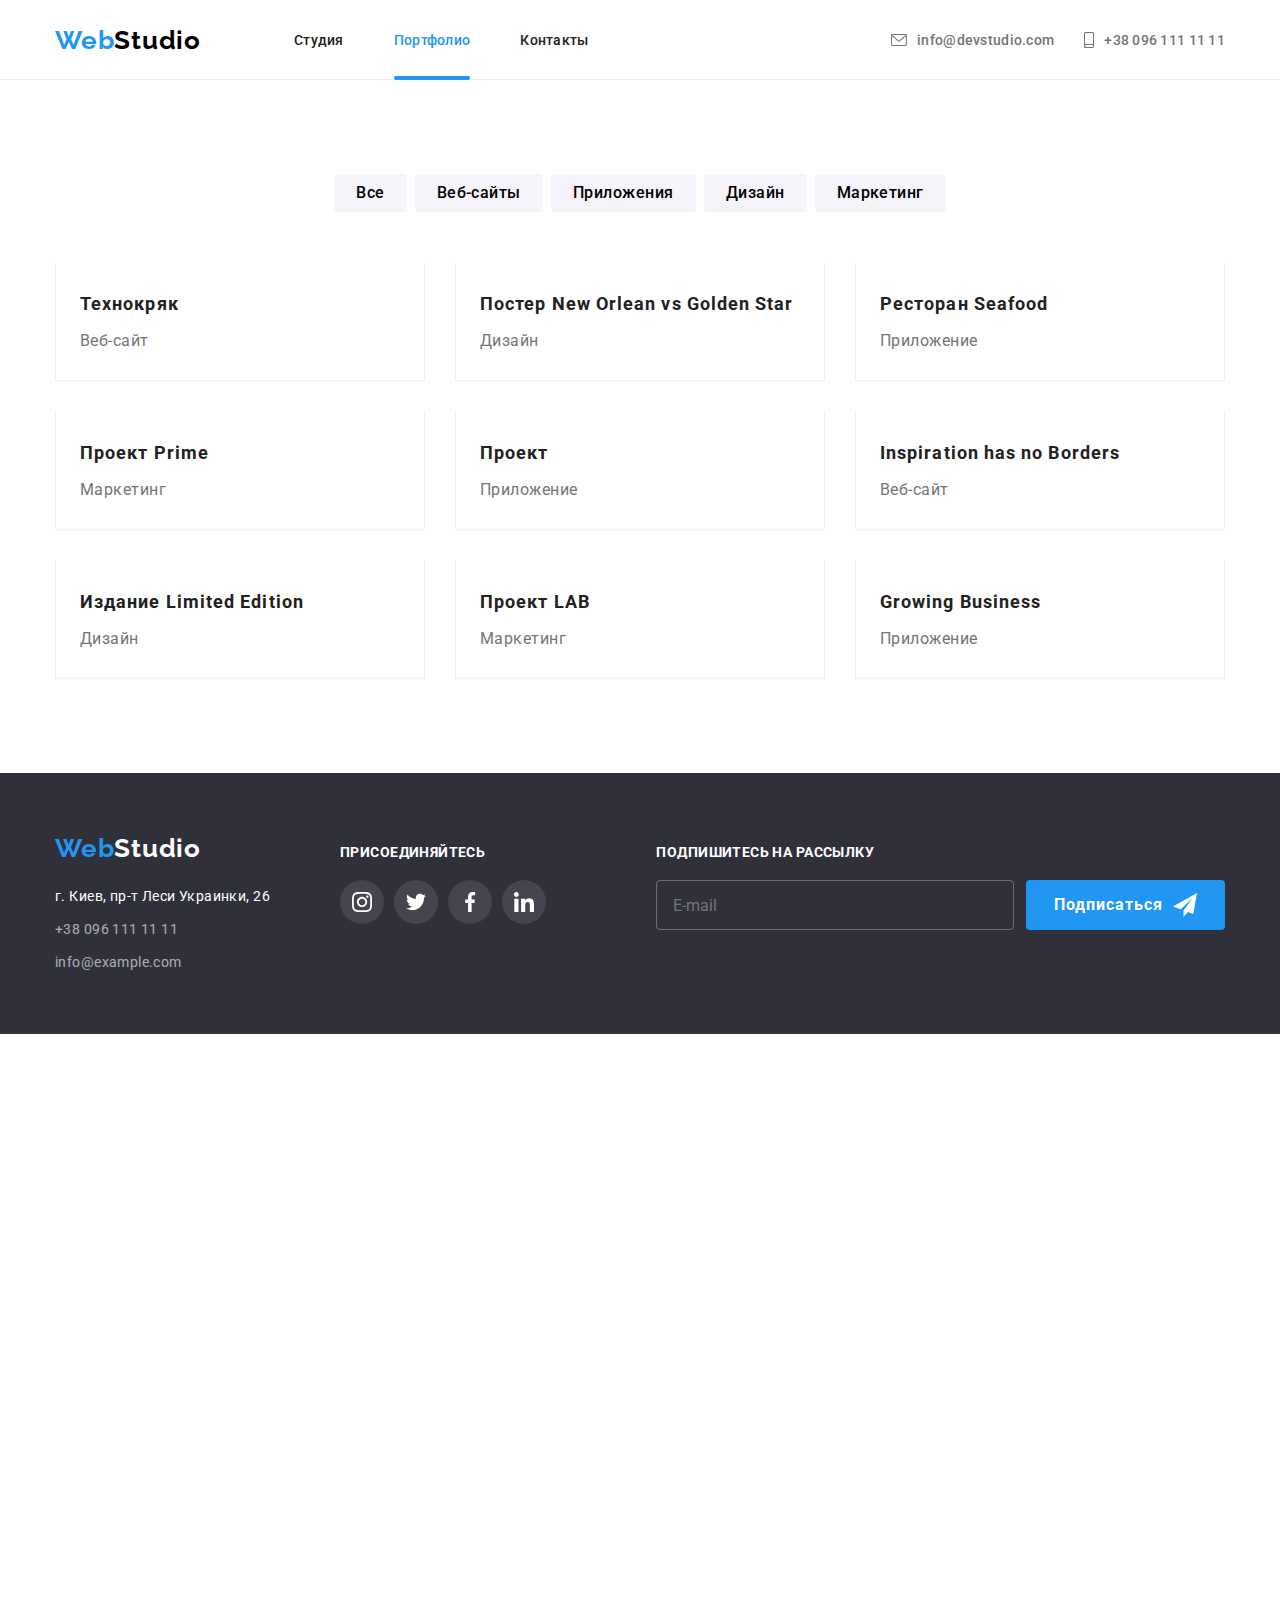
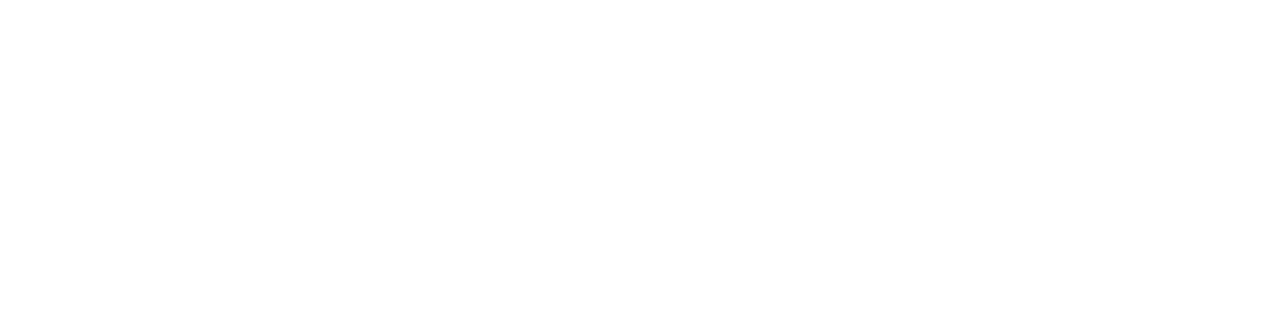
==== commit fcabb832: "improve hw-8" ====
--- a/portfolio.html
+++ b/portfolio.html
@@ -795,28 +795,28 @@
           <h3 class="subtitle subtitle__theme_dark footer__subtitle">присоединяйтесь</h3>
           <ul class="social-list list">
             <li class="social-list__item">
-              <a href="" class="social-list__link social-list__link--secondary link">
+              <a href="" class="social-list__link social-list__link_theme_dark link">
                 <svg class="social-list__icon" width="20" height="20">
                   <use href="./images/icons.svg#instagram"></use>
                 </svg>
               </a>
             </li>
             <li class="social-list__item">
-              <a href="" class="social-list__link social-list__link--secondary link">
+              <a href="" class="social-list__link social-list__link_theme_dark link">
                 <svg class="social-list__icon" width="20" height="20">
                   <use href="./images/icons.svg#twitter"></use>
                 </svg>
               </a>
             </li>
             <li class="social-list__item">
-              <a href="" class="social-list__link social-list__link--secondary link">
+              <a href="" class="social-list__link social-list__link_theme_dark link">
                 <svg class="social-list__icon" width="20" height="20">
                   <use href="./images/icons.svg#facebook"></use>
                 </svg>
               </a>
             </li>
             <li class="social-list__item">
-              <a href="" class="social-list__link social-list__link--secondary link">
+              <a href="" class="social-list__link social-list__link_theme_dark link">
                 <svg class="social-list__icon" width="20" height="20">
                   <use href="./images/icons.svg#linkedin"></use>
                 </svg>
--- a/css/main.min.css
+++ b/css/main.min.css
@@ -1,2 +1,2 @@
-:root{--primary-font-family: 'Roboto', sans-serif;--secondary-font-family: 'Raleway', sans-serif;--accent-color: #2196f3;--primary-title-color: #212121;--secondary-title-color: #ffffff;--text-color: #757575;--primary-logo-color: #000000;--secondary-logo-color: #ffffff;--primary-background-color: #ffffff;--secondary-background-color: rgb(47, 48, 58);--opacity-bg: 47, 48, 58;--button-hover: #188ce8;--secondary-main-bg-color: #f5f4fa;--primary-icon-color: #afb1b8;--secondary-icon-color: #ffffff}.visually-hidden{position:absolute;width:1px;height:1px;margin:-1px;border:0;padding:0;white-space:nowrap;-webkit-clip-path:inset(100%);clip-path:inset(100%);clip:rect(0 0 0 0);overflow:hidden}/*! modern-normalize v1.1.0 | MIT License | https://github.com/sindresorhus/modern-normalize */*,::before,::after{-webkit-box-sizing:border-box;box-sizing:border-box}html{line-height:1.15;-webkit-text-size-adjust:100%;-moz-tab-size:4;-o-tab-size:4;tab-size:4}body{margin:0;font-family:system-ui,-apple-system,"Segoe UI",Roboto,Helvetica,Arial,sans-serif,"Apple Color Emoji","Segoe UI Emoji"}hr{height:0;color:inherit}abbr[title]{-webkit-text-decoration:underline dotted;text-decoration:underline dotted}b,strong{font-weight:bolder}code,kbd,samp,pre{font-family:ui-monospace, SFMono-Regular, Consolas, 'Liberation Mono', Menlo, monospace;font-size:1em}small{font-size:80%}sub,sup{font-size:75%;line-height:0;position:relative;vertical-align:baseline}sub{bottom:-0.25em}sup{top:-0.5em}table{text-indent:0;border-color:inherit}button,input,optgroup,select,textarea{font-family:inherit;font-size:100%;line-height:1.15;margin:0}button,select{text-transform:none}button,[type='button'],[type='reset'],[type='submit']{-webkit-appearance:button}::-moz-focus-inner{border-style:none;padding:0}:-moz-focusring{outline:1px dotted ButtonText}:-moz-ui-invalid{box-shadow:none}legend{padding:0}progress{vertical-align:baseline}::-webkit-inner-spin-button,::-webkit-outer-spin-button{height:auto}[type='search']{-webkit-appearance:textfield;outline-offset:-2px}::-webkit-search-decoration{-webkit-appearance:none}::-webkit-file-upload-button{-webkit-appearance:button;font:inherit}summary{display:list-item}.list{list-style:none}.link{text-decoration:none}h1,h2,h3,h4,h5,h6,p{margin-top:0;margin-bottom:0}ul,ol{margin-top:0;margin-bottom:0;padding-left:0}img{display:block;max-width:100%;height:auto}body{margin:0;color:var(--primary-title-color);font-family:var(--primary-font-family)}body.menu-open{overflow:hidden}.section{padding-top:60px;padding-bottom:60px}@media screen and (min-width: 1200px){.section{padding-top:94px;padding-bottom:94px}}.container{padding-right:15px;padding-left:15px}@media screen and (min-width: 480px){.container{width:480px;margin-left:auto;margin-right:auto}}@media screen and (min-width: 768px){.container{width:768px}}@media screen and (min-width: 1200px){.container{width:1200px}}.title{margin-bottom:30px;text-transform:uppercase;color:var(--secondary-title-color);font-weight:900;font-size:26px;line-height:1.61538;letter-spacing:.06em}@media screen and (min-width: 1200px){.title{font-weight:900;font-size:44px;line-height:1.36364;letter-spacing:.06em}}.section-title{margin-bottom:30px;font-weight:700;font-size:28px;line-height:1.17857;letter-spacing:.03em;text-align:center;color:var(--primary-title-color)}@media screen and (min-width: 1200px){.section-title{margin-bottom:50px;font-weight:700;font-size:36px;line-height:1.16667;letter-spacing:.03em}}.subtitle{font-weight:700;font-size:14px;line-height:1.14286;letter-spacing:.03em;text-transform:uppercase}.subtitle__theme_light{color:var(--primary-title-color)}.subtitle__theme_dark{color:var(--secondary-title-color)}.description{font-weight:400;font-size:14px;line-height:1.71429;letter-spacing:.03em;color:var(--text-color)}.header{position:relative;background-color:var(--primery-background-color)}.header::after{content:'';display:block;position:absolute;bottom:0;left:0;width:100%;height:1px;z-index:-1;background-color:#ececec}.header__container{display:-webkit-box;display:-ms-flexbox;display:flex;-webkit-box-pack:justify;-ms-flex-pack:justify;justify-content:space-between;-webkit-box-align:center;-ms-flex-align:center;align-items:center;font-weight:500;font-size:14px;line-height:1.14286;letter-spacing:.02em}@media screen and (max-width: 767px){.header__container{padding-top:10px;padding-bottom:10px}}.header__logo{margin-right:77px}@media screen and (min-width: 1200px){.header__logo{margin-right:93px}}@media screen and (min-width: 768px){.navigation{display:-webkit-box;display:-ms-flexbox;display:flex;-webkit-box-pack:center;-ms-flex-pack:center;justify-content:center;-webkit-box-align:center;-ms-flex-align:center;align-items:center}}.nav-list{display:none}@media screen and (min-width: 768px){.nav-list{display:-webkit-box;display:-ms-flexbox;display:flex}}.nav-list__item:not(:last-child){margin-right:50px}.nav-list__link{position:relative;display:block;padding:32px 0;color:var(--primary-title-color);-webkit-transition:color 250ms cubic-bezier(0.4, 0, 0.2, 1);transition:color 250ms cubic-bezier(0.4, 0, 0.2, 1)}.nav-list__link:hover,.nav-list__link:focus{color:var(--accent-color)}.nav-list__link_current{color:var(--accent-color)}.nav-list__link_current::after{content:'';display:block;position:absolute;bottom:0;left:0;width:100%;height:4px;background-color:var(--accent-color);border-radius:2px}.header__contact-list{display:none}@media screen and (min-width: 768px){.header__contact-list{display:block}}@media screen and (min-width: 1200px){.header__contact-list{display:-webkit-box;display:-ms-flexbox;display:flex;margin-left:auto}}@media screen and (max-width: 1199px){.header__contact-list__item:not(:last-child){margin-bottom:10px}}@media screen and (min-width: 1200px){.header__contact-list__item:not(:last-child){margin-right:30px}}@media screen and (max-width: 1199px){.header__contact-list__link{font-weight:500;font-size:12px;line-height:1.16667;letter-spacing:.02em}}@media screen and (min-width: 768px){.header__contact-list__link{display:-webkit-box;display:-ms-flexbox;display:flex;-webkit-box-align:center;-ms-flex-align:center;align-items:center}}.logo{color:var(--accent-color);font-family:var(--secondary-font-family);font-weight:700;font-size:24px;line-height:1.16667;letter-spacing:.03em}@media screen and (min-width: 768px){.logo{font-weight:700;font-size:26px;line-height:1.19231;letter-spacing:.03em}}.logo__theme_light{color:var(--primary-logo-color)}.logo__theme_dark{color:var(--secondary-logo-color)}.contact-list__link_theme_light{color:var(--text-color)}.contact-list__link_theme_dark{color:var(--secondary-title-color);opacity:0.6}.contact-list__link{-webkit-transition:color 250ms cubic-bezier(0.4, 0, 0.2, 1);transition:color 250ms cubic-bezier(0.4, 0, 0.2, 1)}.contact-list__link:hover,.contact-list__link:focus{color:var(--accent-color)}.contact-list__icon{fill:currentColor;margin-right:8px}@media screen and (min-width: 1200px){.contact-list__icon{margin-right:10px}}.mobile-menu{position:absolute;top:0;left:0;width:100%;height:100vh;z-index:999;overflow:auto;opacity:0;visibility:hidden;pointer-events:none;background-color:var(--primary-background-color);-webkit-transition:opacity 250ms cubic-bezier(0.4, 0, 0.2, 1),visibility 250ms cubic-bezier(0.4, 0, 0.2, 1);transition:opacity 250ms cubic-bezier(0.4, 0, 0.2, 1),visibility 250ms cubic-bezier(0.4, 0, 0.2, 1)}.mobile-menu.is-open{opacity:1;visibility:visible;pointer-events:auto}@media screen and (min-width: 768px){.mobile-menu.is-open{display:none}}.mobile-menu__container{position:relative;padding-top:48px;padding-bottom:48px;padding-left:40px}.menu-btn{background-color:transparent;border:none;padding:0;margin:0;line-height:0;cursor:pointer}.menu-btn:hover{fill:var(--accent-color)}@media screen and (min-width: 768px){.menu-btn{display:none}}.menu-btn-close{position:absolute;top:10px;right:15px}.mobile-nav-list{font-weight:500;font-size:40px;line-height:1.175;letter-spacing:.02em;margin-bottom:302px}.mobile-nav-list__item:not(:last-child){margin-bottom:32px}.mobile-nav-list__link{color:inherit}.mobile-nav-list__link_current{color:var(--accent-color);text-shadow:0px 4px 4px rgba(0,0,0,0.25)}.mobile-contats-list{margin-bottom:64px}.mobile-contats-list__item{color:var(--text-color);font-weight:500;font-size:24px;line-height:1.16667;letter-spacing:.02em}.mobile-contats-list__item:first-child{font-weight:500;font-size:34px;line-height:1.17647;letter-spacing:.02em;color:var(--accent-color);margin-bottom:32px}.mobile-contats-list__link{color:inherit}.menu-socials-list{display:-webkit-inline-box;display:-ms-inline-flexbox;display:inline-flex;-ms-flex-wrap:wrap;flex-wrap:wrap}.menu-socials-list__item{position:relative;font-weight:500;font-size:18px;line-height:1.22222;letter-spacing:.02em}.menu-socials-list__item:not(:last-child){margin-right:9px;padding-right:11px;border-right:1px solid rgba(33,33,33,0.2)}.menu-socials-list__link{color:var(--accent-color)}.button{padding:10px 32px;border:none;border-radius:4px;cursor:pointer;font-weight:700;font-size:16px;line-height:1.875;letter-spacing:.06em;color:var(--secondary-title-color);background-color:var(--accent-color);font-family:var(--primary-font-family);-webkit-transition:background-color 250ms cubic-bezier(0.4, 0, 0.2, 1);transition:background-color 250ms cubic-bezier(0.4, 0, 0.2, 1)}.button:hover,.button:focus{background-color:var(--button-hover)}.social-list{display:-webkit-box;display:-ms-flexbox;display:flex;-webkit-box-pack:center;-ms-flex-pack:center;justify-content:center}.social-list__item:not(:last-child){margin-right:10px}.social-list__link{display:-webkit-box;display:-ms-flexbox;display:flex;width:44px;height:44px;background-color:transparent;-webkit-box-pack:center;-ms-flex-pack:center;justify-content:center;-webkit-box-align:center;-ms-flex-align:center;align-items:center;border-radius:50%;-webkit-transition:background-color 250ms cubic-bezier(0.4, 0, 0.2, 1);transition:background-color 250ms cubic-bezier(0.4, 0, 0.2, 1)}.social-list__link--primary{background-color:transparent}.social-list__link--primary:hover,.social-list__link--primary:focus{background-color:var(--accent-color)}.social-list__link--primary:hover .social-list__icon,.social-list__link--primary:focus .social-list__icon{fill:var(--secondary-icon-color)}.social-list__link--secondary{background-color:rgba(255,255,255,0.1)}.social-list__link--secondary:hover,.social-list__link--secondary:focus{background-color:var(--accent-color)}.social-list__icon{fill:var(--primary-icon-color);-webkit-transition:fill 250ms cubic-bezier(0.4, 0, 0.2, 1);transition:fill 250ms cubic-bezier(0.4, 0, 0.2, 1)}.social-list__link--primary:hover .social-list__icon,.social-list__link--primary:hover .social-list__icon{fill:var(--secondary-icon-color)}.social-list__link--secondary .social-list__icon{fill:var(--secondary-icon-color)}.footer{padding-top:60px;padding-bottom:60px;background-color:var(--secondary-background-color)}@media screen and (max-width: 1199px){.footer__container{text-align:center}}@media screen and (min-width: 768px){.footer__container{display:-webkit-box;display:-ms-flexbox;display:flex;-ms-flex-wrap:wrap;flex-wrap:wrap;-webkit-box-align:baseline;-ms-flex-align:baseline;align-items:baseline}}@media screen and (min-width: 768px) and (max-width: 1199px){.footer__container{padding-left:61px}}.footer_logo{display:inline-block;margin-bottom:20px}.address{font-style:normal}.address__description{color:var(--secondary-title-color);margin-bottom:8px}@media screen and (min-width: 1200px){.address__description{margin-bottom:9px}}.address__item:not(:last-child){margin-bottom:8px}@media screen and (min-width: 1200px){.address__item:not(:last-child){margin-bottom:9px}}.address__link{color:rgba(255,255,255,0.6);-webkit-transition:color 250ms cubic-bezier(0.4, 0, 0.2, 1);transition:color 250ms cubic-bezier(0.4, 0, 0.2, 1)}.address__link:hover,.address__link:focus{color:var(--accent-color)}.footer__contact-list__item:not(:last-child){margin-bottom:8px}@media screen and (min-width: 1200px){.footer__contact-list__item:not(:last-child){margin-bottom:9px}}@media screen and (max-width: 1199px){.contacts-container{margin-bottom:60px}}@media screen and (min-width: 768px){.contacts-container{margin-right:165px}}@media screen and (min-width: 1200px){.contacts-container{margin-right:70px}}@media screen and (max-width: 767px){.social-networks{margin-bottom:60px}}@media screen and (min-width: 1200px){.social-networks{margin-right:93px}}.footer__subtitle{margin-bottom:20px}.footer-form-container{margin-left:auto}@media screen and (min-width: 768px) and (max-width: 1199px){.footer-form-container{margin-left:105px}}@media screen and (min-width: 1200px){.footer-form-container{margin-left:auto}}@media screen and (min-width: 1200px){.footer-form{display:-webkit-box;display:-ms-flexbox;display:flex}}.footer-form__field{display:block}@media screen and (max-width: 1199px){.footer-form__field{margin-bottom:20px}}@media screen and (min-width: 767px){.footer-form__field{margin-right:12px;width:450px}}@media screen and (min-width: 1200px){.footer-form__field{margin-right:12px;width:358px}}.footer-form__input{padding-left:16px;width:100%;height:50px;background-color:transparent;border:1px solid rgba(255,255,255,0.3);border-radius:4px;color:#ffffff}.footer-form__input:focus{outline:none}.footer-form__button{display:-webkit-box;display:-ms-flexbox;display:flex;margin-right:auto;margin-left:auto;-webkit-box-pack:center;-ms-flex-pack:center;justify-content:center;-webkit-box-align:center;-ms-flex-align:center;align-items:center;padding-left:28px;padding-right:28px}.button__name{margin-right:10px}.footer-form__button__icon{fill:var(--secondary-icon-color)}.backdrop{position:fixed;top:0;left:0;width:100%;height:100vh;overflow-y:auto;background-color:rgba(0,0,0,0.2);-webkit-transition:opacity 250ms cubic-bezier(0.4, 0, 0.2, 1),visibility 250ms cubic-bezier(0.4, 0, 0.2, 1);transition:opacity 250ms cubic-bezier(0.4, 0, 0.2, 1),visibility 250ms cubic-bezier(0.4, 0, 0.2, 1)}@media screen and (max-height: 796px){.backdrop{padding-top:93px;padding-bottom:94px}}.backdrop.is-hidden{opacity:0;visibility:hidden;pointer-events:none}.modal{position:relative;width:calc(100% - 30px);padding:40px;border-radius:4px;background-color:var(--primary-background-color);-webkit-box-shadow:0px 1px 3px rgba(0,0,0,0.12),0px 1px 1px rgba(0,0,0,0.14),0px 2px 1px rgba(0,0,0,0.2);box-shadow:0px 1px 3px rgba(0,0,0,0.12),0px 1px 1px rgba(0,0,0,0.14),0px 2px 1px rgba(0,0,0,0.2)}@media screen and (max-height: 795px){.modal{margin-right:auto;margin-left:auto}}@media screen and (min-height: 796px){.modal{position:absolute;top:50%;left:50%;-webkit-transform:translate(-50%, -50%);transform:translate(-50%, -50%)}}@media screen and (min-width: 480px){.modal{width:450px}}@media screen and (min-width: 1200px){.modal{width:528px}}.modal-close-btn{display:-webkit-box;display:-ms-flexbox;display:flex;position:absolute;top:8px;right:8px;width:30px;height:30px;-webkit-box-pack:center;-ms-flex-pack:center;justify-content:center;-webkit-box-align:center;-ms-flex-align:center;align-items:center;border-radius:50%;border:1px solid rgba(0,0,0,0.1);background-color:transparent;padding:0;cursor:pointer;-webkit-transition:fill 250ms cubic-bezier(0.4, 0, 0.2, 1);transition:fill 250ms cubic-bezier(0.4, 0, 0.2, 1)}.modal-close-btn:hover,.modal-close-btn:focus{fill:var(--accent-color)}.modal__title{margin-bottom:12px;font-weight:700;font-size:20px;line-height:1.15;letter-spacing:.03em;text-align:center}.contact-form__field{display:block;margin-bottom:10px;font-weight:400;font-size:12px;line-height:1.16667;letter-spacing:.01em;color:var(--text-color)}.contact-form__container{display:block;margin-top:4px;position:relative}.contact-form__input{width:100%;height:40px;padding-left:42px;border:1px solid rgba(33,33,33,0.2);border-radius:4px;-webkit-transition:border-color 250ms cubic-bezier(0.4, 0, 0.2, 1);transition:border-color 250ms cubic-bezier(0.4, 0, 0.2, 1)}.contact-form__input:focus{outline:none;border-color:var(--accent-color)}.contact-form__input:focus+.contact-form__icon{fill:var(--accent-color)}.contact-form__icon{position:absolute;top:50%;left:12px;-webkit-transform:translateY(-50%);transform:translateY(-50%);-webkit-transition:fill 250ms cubic-bezier(0.4, 0, 0.2, 1);transition:fill 250ms cubic-bezier(0.4, 0, 0.2, 1)}.contact-form__input:focus+.contact-form__icon{fill:var(--accent-color)}.contact-form__field_textarea{margin-bottom:20px}.contact-form__input_textarea{height:120px;margin-top:4px;padding:12px 16px;resize:none}.contact-form__input_textarea::-webkit-input-placeholder{font-weight:400;font-size:14px;line-height:1.14;letter-spacing:0.01em;color:rgba(117,117,117,0.5)}.contact-form__input_textarea:-ms-input-placeholder{font-weight:400;font-size:14px;line-height:1.14;letter-spacing:0.01em;color:rgba(117,117,117,0.5)}.contact-form__input_textarea::-ms-input-placeholder{font-weight:400;font-size:14px;line-height:1.14;letter-spacing:0.01em;color:rgba(117,117,117,0.5)}.contact-form__input_textarea::placeholder{font-weight:400;font-size:14px;line-height:1.14;letter-spacing:0.01em;color:rgba(117,117,117,0.5)}.checkbox__field{display:-webkit-box;display:-ms-flexbox;display:flex;-webkit-box-align:center;-ms-flex-align:center;align-items:center;-webkit-box-pack:center;-ms-flex-pack:center;justify-content:center;margin-bottom:30px;padding-top:5px;padding-bottom:4px;font-weight:400;font-size:12px;line-height:1.16667;letter-spacing:.03em}@media screen and (min-width: 1200px){.checkbox__field{font-weight:400;font-size:14px;line-height:1.71429;letter-spacing:.03em}}.checkbox__field::before{content:'';width:16px;height:15px;border:2px solid #000000;border-radius:2px;cursor:pointer;margin-right:8px}.checkbox__input:focus+.checkbox__field::before{border-color:var(--accent-color)}.checkbox__input:checked:focus+.checkbox__field::before{background-color:var(--accent-color);background-image:url(../images/check_tick.svg);background-size:contain;background-origin:border-box;border-color:transparent}.license-link{color:var(--accent-color)}.contact-form .button{display:block;margin:0 auto;padding-left:55px;padding-right:55px}@media screen and (min-width: 768px){.features-list{display:-webkit-box;display:-ms-flexbox;display:flex;-ms-flex-wrap:wrap;flex-wrap:wrap;-webkit-box-pack:justify;-ms-flex-pack:justify;justify-content:space-between;margin:calc(-30px / 2)}}@media screen and (min-width: 768px){.features-list__item{-ms-flex-preferred-size:calc(100% / 2 - 30px);flex-basis:calc(100% / 2 - 30px);margin:calc(30px / 2)}}@media screen and (min-width: 1200px){.features-list__item{-ms-flex-preferred-size:calc(100% / 4 - 30px);flex-basis:calc(100% / 4 - 30px);margin:calc(30px / 2)}}.features-list__item::before{content:'';display:block;height:120px;margin-bottom:30px;border-radius:4px;background-size:70px 70px;background-repeat:no-repeat;background-position:center;background-color:var(--secondary-main-bg-color)}.satellite-dish::before{background-image:url("../images/main-features/satellite-dish.svg")}.watches::before{background-image:url("../images/main-features/watches.svg")}.diagram::before{background-image:url("../images/main-features/diagram.svg")}.astronaut::before{background-image:url("../images/main-features/astronaut.svg")}.features-list__subtitle{margin-bottom:10px}.hero{max-width:1600px;margin-left:auto;margin-right:auto;padding-top:118px;padding-bottom:118px;background-image:-webkit-gradient(linear, left top, right top, from(rgba(var(--opacity-bg), 0.4)), to(rgba(var(--opacity-bg), 0.4))),url(../../images/hero-bg/mobile-hero-bg.jpg);background-image:linear-gradient(to right, rgba(var(--opacity-bg), 0.4), rgba(var(--opacity-bg), 0.4)),url(../../images/hero-bg/mobile-hero-bg.jpg);background-size:cover;background-position:50% 50%;background-repeat:no-repeat;-o-object-fit:fill;object-fit:fill;background-color:#c4c4c4;text-align:center}@media (min-device-pixel-ratio: 2), (-webkit-min-device-pixel-ratio: 2), (min-resolution: 192dpi), (min-resolution: 2dppx){.hero{background-image:-webkit-gradient(linear, left top, right top, from(rgba(var(--opacity-bg), 0.4)), to(rgba(var(--opacity-bg), 0.4))),url(../../images/hero-bg/mobile-hero-bg@2x.jpg);background-image:linear-gradient(to right, rgba(var(--opacity-bg), 0.4), rgba(var(--opacity-bg), 0.4)),url(../../images/hero-bg/mobile-hero-bg@2x.jpg)}}@media screen and (min-width: 481px) and (min-dvice-pixel-retio: 1), screen and (min-width: 481px) and (-webkit-min-device-pixel-ratio: 1), screen and (min-width: 481px) and (min-resolution: 96dpi), screen and (min-width: 481px) and (min-resolution: 1dppx){.hero{background-image:-webkit-gradient(linear, left top, right top, from(rgba(var(--opacity-bg), 0.4)), to(rgba(var(--opacity-bg), 0.4))),url(../../images/hero-bg/tablet-hero-bg.jpg);background-image:linear-gradient(to right, rgba(var(--opacity-bg), 0.4), rgba(var(--opacity-bg), 0.4)),url(../../images/hero-bg/tablet-hero-bg.jpg)}}@media screen and (min-width: 481px) and (min-device-pixel-ratio: 2), screen and (min-width: 481px) and (-webkit-min-device-pixel-ratio: 2), screen and (min-width: 481px) and (min-resolution: 192dpi), screen and (min-width: 481px) and (min-resolution: 2dppx){.hero{background-image:-webkit-gradient(linear, left top, right top, from(rgba(var(--opacity-bg), 0.4)), to(rgba(var(--opacity-bg), 0.4))),url(../../images/hero-bg/tablet-hero-bg@2x.jpg);background-image:linear-gradient(to right, rgba(var(--opacity-bg), 0.4), rgba(var(--opacity-bg), 0.4)),url(../../images/hero-bg/tablet-hero-bg@2x.jpg)}}@media screen and (min-width: 769px){.hero{padding-top:200px;padding-bottom:200px}}@media screen and (min-width: 769px) and (min-dvice-pixel-retio: 1), screen and (min-width: 769px) and (-webkit-min-device-pixel-ratio: 1), screen and (min-width: 769px) and (min-resolution: 96dpi), screen and (min-width: 769px) and (min-resolution: 1dppx){.hero{background-image:-webkit-gradient(linear, left top, right top, from(rgba(var(--opacity-bg), 0.4)), to(rgba(var(--opacity-bg), 0.4))),url(../../images/hero-bg/desktop-hero-bg.jpg);background-image:linear-gradient(to right, rgba(var(--opacity-bg), 0.4), rgba(var(--opacity-bg), 0.4)),url(../../images/hero-bg/desktop-hero-bg.jpg)}}@media screen and (min-width: 769px) and (min-device-pixel-ratio: 2), screen and (min-width: 769px) and (-webkit-min-device-pixel-ratio: 2), screen and (min-width: 769px) and (min-resolution: 192dpi), screen and (min-width: 769px) and (min-resolution: 2dppx){.hero{background-image:-webkit-gradient(linear, left top, right top, from(rgba(var(--opacity-bg), 0.4)), to(rgba(var(--opacity-bg), 0.4))),url(../../images/hero-bg/desktop-hero-bg@2x.jpg);background-image:linear-gradient(to right, rgba(var(--opacity-bg), 0.4), rgba(var(--opacity-bg), 0.4)),url(../../images/hero-bg/desktop-hero-bg@2x.jpg)}}.main-products{padding-top:0}@media screen and (max-width: 1199px){.main-products{display:none}}.product-list{display:-webkit-box;display:-ms-flexbox;display:flex;margin:calc(-30px / 2)}.product-list__item{position:relative;-ms-flex-preferred-size:calc(100% / 3 - 30px);flex-basis:calc(100% / 3 - 30px);margin:calc(30px / 2)}.product-list__subtitle{position:absolute;bottom:0;left:0;display:block;width:100%;padding-top:27px;padding-bottom:27px;text-align:center;background-color:rgba(var(--opacity-bg), 0.8);color:var(--secondary-title-color)}.product-list__img{display:block}.team{background-color:var(--secondary-main-bg-color)}@media screen and (min-width: 768px){.employee-list{display:-webkit-box;display:-ms-flexbox;display:flex;-ms-flex-wrap:wrap;flex-wrap:wrap;margin:calc(-30px / 2)}}.employee-list__item{text-align:center;background-color:var(--primary-background-color);border-radius:0px 0px 4px 4px;-webkit-box-shadow:0px 1px 3px rgba(0,0,0,0.12),0px 1px 1px rgba(0,0,0,0.14),0px 2px 1px rgba(0,0,0,0.2);box-shadow:0px 1px 3px rgba(0,0,0,0.12),0px 1px 1px rgba(0,0,0,0.14),0px 2px 1px rgba(0,0,0,0.2)}@media screen and (max-width: 767px){.employee-list__item:not(:last-child){margin-bottom:30px}}@media screen and (min-width: 768px){.employee-list__item{-ms-flex-preferred-size:calc(100% / 2 - 30px);flex-basis:calc(100% / 2 - 30px);margin:calc(30px / 2)}}@media screen and (min-width: 1200px){.employee-list__item{-ms-flex-preferred-size:calc(100% / 4 - 30px);flex-basis:calc(100% / 4 - 30px);margin:calc(30px / 2)}}.employee-data{padding:30px 32px}.employee-data__name{font-weight:500;font-size:16px;line-height:1.1875;letter-spacing:.03em;margin-bottom:10px}.employee-data__position{font-weight:400;font-size:16px;line-height:1.1875;letter-spacing:.03em;color:var(--text-color);margin-bottom:10px}.client-list{display:-webkit-box;display:-ms-flexbox;display:flex;-ms-flex-wrap:wrap;flex-wrap:wrap;margin:calc(-30px / 2)}.client-list__item{-ms-flex-preferred-size:calc(100% / 2 - 30px);flex-basis:calc(100% / 2 - 30px);margin:calc(30px / 2)}@media screen and (min-width: 768px){.client-list__item{-ms-flex-preferred-size:calc(100% / 3 - 30px);flex-basis:calc(100% / 3 - 30px);margin:calc(30px / 2)}}@media screen and (min-width: 1200px){.client-list__item{-ms-flex-preferred-size:calc(100% / 6 - 30px);flex-basis:calc(100% / 6 - 30px);margin:calc(30px / 2)}}.client-list__link{display:-webkit-box;display:-ms-flexbox;display:flex;-webkit-box-pack:center;-ms-flex-pack:center;justify-content:center;-webkit-box-align:center;-ms-flex-align:center;align-items:center;height:92px;width:100%;border:1px solid var(--primary-icon-color);border-radius:4px;-webkit-transition:border 250ms cubic-bezier(0.4, 0, 0.2, 1);transition:border 250ms cubic-bezier(0.4, 0, 0.2, 1)}.client-list__link:hover,.client-list__link:focus{border-color:var(--accent-color)}.client-list__icon{fill:var(--primary-icon-color);-webkit-transition:fill 250ms cubic-bezier(0.4, 0, 0.2, 1);transition:fill 250ms cubic-bezier(0.4, 0, 0.2, 1)}.client-list__link:hover .client-list__icon,.client-list__link:focus .client-list__icon{fill:var(--accent-color)}.button-list-container{padding-bottom:40px}.button-list{display:-webkit-box;display:-ms-flexbox;display:flex;-ms-flex-wrap:wrap;flex-wrap:wrap;margin-bottom:-15px}@media screen and (min-width: 768px){.button-list{-webkit-box-pack:center;-ms-flex-pack:center;justify-content:center}}.button-list__item{margin-bottom:15px}.button-list__item:not(:last-child){margin-right:8px}.button-list__button{padding-top:6px;padding-right:22px;padding-bottom:6px;padding-left:22px;background-color:#f5f4fa;font-family:var(--primary-font-family);border:none;cursor:pointer;font-weight:500;font-size:16px;line-height:1.625;letter-spacing:.03em;text-align:center;border-radius:4px;-webkit-transition:background-color 250ms cubic-bezier(0.4, 0, 0.2, 1),-webkit-box-shadow 250ms cubic-bezier(0.4, 0, 0.2, 1);transition:background-color 250ms cubic-bezier(0.4, 0, 0.2, 1),-webkit-box-shadow 250ms cubic-bezier(0.4, 0, 0.2, 1);transition:background-color 250ms cubic-bezier(0.4, 0, 0.2, 1),box-shadow 250ms cubic-bezier(0.4, 0, 0.2, 1);transition:background-color 250ms cubic-bezier(0.4, 0, 0.2, 1),box-shadow 250ms cubic-bezier(0.4, 0, 0.2, 1),-webkit-box-shadow 250ms cubic-bezier(0.4, 0, 0.2, 1)}.button-list__button:hover,.button-list__button:focus{background-color:var(--accent-color);color:var(--secondary-title-color);-webkit-box-shadow:0px 3px 1px rgba(0,0,0,0.1),0px 1px 2px rgba(0,0,0,0.08),0px 2px 2px rgba(0,0,0,0.12);box-shadow:0px 3px 1px rgba(0,0,0,0.1),0px 1px 2px rgba(0,0,0,0.08),0px 2px 2px rgba(0,0,0,0.12)}@media screen and (min-width: 768px){.portfolio-list{margin:calc(-30px / 2);display:-webkit-box;display:-ms-flexbox;display:flex;-ms-flex-wrap:wrap;flex-wrap:wrap}}@media screen and (max-width: 767px){.portfolio-list__item{margin-bottom:30px}}@media screen and (min-width: 768px){.portfolio-list__item{-ms-flex-preferred-size:calc(100% / 2 - 30px);flex-basis:calc(100% / 2 - 30px);margin:calc(30px / 2)}}@media screen and (min-width: 1200px){.portfolio-list__item{-ms-flex-preferred-size:calc(100% / 3 - 30px);flex-basis:calc(100% / 3 - 30px);margin:calc(30px / 2)}}.portfolio-list__link{display:block;color:inherit;-webkit-transition:-webkit-box-shadow 250ms cubic-bezier(0.4, 0, 0.2, 1);transition:-webkit-box-shadow 250ms cubic-bezier(0.4, 0, 0.2, 1);transition:box-shadow 250ms cubic-bezier(0.4, 0, 0.2, 1);transition:box-shadow 250ms cubic-bezier(0.4, 0, 0.2, 1), -webkit-box-shadow 250ms cubic-bezier(0.4, 0, 0.2, 1)}.portfolio-list__link:hover{-webkit-box-shadow:0px 1px 1px rgba(0,0,0,0.12),0px 4px 4px rgba(0,0,0,0.06),1px 4px 6px rgba(0,0,0,0.16);box-shadow:0px 1px 1px rgba(0,0,0,0.12),0px 4px 4px rgba(0,0,0,0.06),1px 4px 6px rgba(0,0,0,0.16)}.overlay{position:relative;overflow:hidden}.overlay__description{position:absolute;top:0;left:0;width:100%;height:100%;overflow:auto;padding:63px 24px;background-color:rgba(33,150,243,0.9);color:var(--secondary-title-color);font-weight:400;font-size:18px;line-height:1.55556;letter-spacing:.03em;-webkit-transform:translateY(100%);transform:translateY(100%);-webkit-transition:-webkit-transform 250ms cubic-bezier(0.4, 0, 0.2, 1);transition:-webkit-transform 250ms cubic-bezier(0.4, 0, 0.2, 1);transition:transform 250ms cubic-bezier(0.4, 0, 0.2, 1);transition:transform 250ms cubic-bezier(0.4, 0, 0.2, 1), -webkit-transform 250ms cubic-bezier(0.4, 0, 0.2, 1)}.portfolio-list__link:hover .overlay__description,.portfolio-list__link:focus .overlay__description{-webkit-transform:translateY(0);transform:translateY(0)}.meta-data{padding:24px;border:1px solid #eeeeee;border-top:0;background-color:var(--primery-background-color)}.meta-data__name{margin-bottom:4px;font-weight:700;font-size:18px;line-height:2;letter-spacing:.06em}.meta-data__type{color:var(--text-color);font-weight:400;font-size:16px;line-height:1.875;letter-spacing:.03em}
+:root{--primary-font-family: 'Roboto', sans-serif;--secondary-font-family: 'Raleway', sans-serif;--accent-color: #2196f3;--primary-title-color: #212121;--secondary-title-color: #ffffff;--text-color: #757575;--primary-logo-color: #000000;--secondary-logo-color: #ffffff;--primary-background-color: #ffffff;--secondary-background-color: rgb(47, 48, 58);--opacity-bg: 47, 48, 58;--button-hover: #188ce8;--secondary-main-bg-color: #f5f4fa;--primary-icon-color: #afb1b8;--secondary-icon-color: #ffffff}.visually-hidden{position:absolute;width:1px;height:1px;margin:-1px;border:0;padding:0;white-space:nowrap;-webkit-clip-path:inset(100%);clip-path:inset(100%);clip:rect(0 0 0 0);overflow:hidden}/*! modern-normalize v1.1.0 | MIT License | https://github.com/sindresorhus/modern-normalize */*,::before,::after{-webkit-box-sizing:border-box;box-sizing:border-box}html{line-height:1.15;-webkit-text-size-adjust:100%;-moz-tab-size:4;-o-tab-size:4;tab-size:4}body{margin:0;font-family:system-ui,-apple-system,"Segoe UI",Roboto,Helvetica,Arial,sans-serif,"Apple Color Emoji","Segoe UI Emoji"}hr{height:0;color:inherit}abbr[title]{-webkit-text-decoration:underline dotted;text-decoration:underline dotted}b,strong{font-weight:bolder}code,kbd,samp,pre{font-family:ui-monospace, SFMono-Regular, Consolas, 'Liberation Mono', Menlo, monospace;font-size:1em}small{font-size:80%}sub,sup{font-size:75%;line-height:0;position:relative;vertical-align:baseline}sub{bottom:-0.25em}sup{top:-0.5em}table{text-indent:0;border-color:inherit}button,input,optgroup,select,textarea{font-family:inherit;font-size:100%;line-height:1.15;margin:0}button,select{text-transform:none}button,[type='button'],[type='reset'],[type='submit']{-webkit-appearance:button}::-moz-focus-inner{border-style:none;padding:0}:-moz-focusring{outline:1px dotted ButtonText}:-moz-ui-invalid{box-shadow:none}legend{padding:0}progress{vertical-align:baseline}::-webkit-inner-spin-button,::-webkit-outer-spin-button{height:auto}[type='search']{-webkit-appearance:textfield;outline-offset:-2px}::-webkit-search-decoration{-webkit-appearance:none}::-webkit-file-upload-button{-webkit-appearance:button;font:inherit}summary{display:list-item}.list{list-style:none}.link{text-decoration:none}h1,h2,h3,h4,h5,h6,p{margin-top:0;margin-bottom:0}ul,ol{margin-top:0;margin-bottom:0;padding-left:0}img{display:block;max-width:100%;height:auto}body{margin:0;color:var(--primary-title-color);font-family:var(--primary-font-family)}body.menu-open{overflow:hidden}.section{padding-top:60px;padding-bottom:60px}@media screen and (min-width: 1200px){.section{padding-top:94px;padding-bottom:94px}}.container{padding-right:15px;padding-left:15px}@media screen and (min-width: 480px){.container{width:480px;margin-left:auto;margin-right:auto}}@media screen and (min-width: 768px){.container{width:768px}}@media screen and (min-width: 1200px){.container{width:1200px}}.title{margin-bottom:30px;text-transform:uppercase;color:var(--secondary-title-color);font-weight:900;font-size:26px;line-height:1.61538;letter-spacing:.06em}@media screen and (min-width: 1200px){.title{font-weight:900;font-size:44px;line-height:1.36364;letter-spacing:.06em}}.section-title{margin-bottom:30px;font-weight:700;font-size:28px;line-height:1.17857;letter-spacing:.03em;text-align:center;color:var(--primary-title-color)}@media screen and (min-width: 1200px){.section-title{margin-bottom:50px;font-weight:700;font-size:36px;line-height:1.16667;letter-spacing:.03em}}.subtitle{font-weight:700;font-size:14px;line-height:1.14286;letter-spacing:.03em;text-transform:uppercase}.subtitle__theme_light{color:var(--primary-title-color)}.subtitle__theme_dark{color:var(--secondary-title-color)}.description{font-weight:400;font-size:14px;line-height:1.71429;letter-spacing:.03em;color:var(--text-color)}.header{position:relative;background-color:var(--primery-background-color)}.header::after{content:'';display:block;position:absolute;bottom:0;left:0;width:100%;height:1px;z-index:-1;background-color:#ececec}.header__container{display:-webkit-box;display:-ms-flexbox;display:flex;-webkit-box-pack:justify;-ms-flex-pack:justify;justify-content:space-between;-webkit-box-align:center;-ms-flex-align:center;align-items:center;font-weight:500;font-size:14px;line-height:1.14286;letter-spacing:.02em}@media screen and (max-width: 767px){.header__container{padding-top:10px;padding-bottom:10px}}.header__logo{margin-right:77px}@media screen and (min-width: 1200px){.header__logo{margin-right:93px}}@media screen and (min-width: 768px){.navigation{display:-webkit-box;display:-ms-flexbox;display:flex;-webkit-box-pack:center;-ms-flex-pack:center;justify-content:center;-webkit-box-align:center;-ms-flex-align:center;align-items:center}}.nav-list{display:none}@media screen and (min-width: 768px){.nav-list{display:-webkit-box;display:-ms-flexbox;display:flex}}.nav-list__item:not(:last-child){margin-right:50px}.nav-list__link{position:relative;display:block;padding:32px 0;color:var(--primary-title-color);-webkit-transition:color 250ms cubic-bezier(0.4, 0, 0.2, 1);transition:color 250ms cubic-bezier(0.4, 0, 0.2, 1)}.nav-list__link:hover,.nav-list__link:focus{color:var(--accent-color)}.nav-list__link_current{color:var(--accent-color)}.nav-list__link_current::after{content:'';display:block;position:absolute;bottom:0;left:0;width:100%;height:4px;background-color:var(--accent-color);border-radius:2px}.header__contact-list{display:none}@media screen and (min-width: 768px){.header__contact-list{display:block}}@media screen and (min-width: 1200px){.header__contact-list{display:-webkit-box;display:-ms-flexbox;display:flex;margin-left:auto}}@media screen and (max-width: 1199px){.header__contact-list__item:not(:last-child){margin-bottom:10px}}@media screen and (min-width: 1200px){.header__contact-list__item:not(:last-child){margin-right:30px}}@media screen and (max-width: 1199px){.header__contact-list__link{font-weight:500;font-size:12px;line-height:1.16667;letter-spacing:.02em}}@media screen and (min-width: 768px){.header__contact-list__link{display:-webkit-box;display:-ms-flexbox;display:flex;-webkit-box-align:center;-ms-flex-align:center;align-items:center}}.logo{color:var(--accent-color);font-family:var(--secondary-font-family);font-weight:700;font-size:24px;line-height:1.16667;letter-spacing:.03em}@media screen and (min-width: 768px){.logo{font-weight:700;font-size:26px;line-height:1.19231;letter-spacing:.03em}}.logo__theme_light{color:var(--primary-logo-color)}.logo__theme_dark{color:var(--secondary-logo-color)}.contact-list__link_theme_light{color:var(--text-color)}.contact-list__link_theme_dark{color:var(--secondary-title-color);opacity:0.6}.contact-list__link{-webkit-transition:color 250ms cubic-bezier(0.4, 0, 0.2, 1);transition:color 250ms cubic-bezier(0.4, 0, 0.2, 1)}.contact-list__link:hover,.contact-list__link:focus{color:var(--accent-color)}.contact-list__icon{fill:currentColor;margin-right:8px}@media screen and (min-width: 1200px){.contact-list__icon{margin-right:10px}}.mobile-menu{position:absolute;top:0;left:0;width:100%;height:100vh;z-index:999;overflow:auto;opacity:0;visibility:hidden;pointer-events:none;background-color:var(--primary-background-color);-webkit-transition:opacity 250ms cubic-bezier(0.4, 0, 0.2, 1),visibility 250ms cubic-bezier(0.4, 0, 0.2, 1);transition:opacity 250ms cubic-bezier(0.4, 0, 0.2, 1),visibility 250ms cubic-bezier(0.4, 0, 0.2, 1)}.mobile-menu.is-open{opacity:1;visibility:visible;pointer-events:auto}@media screen and (min-width: 768px){.mobile-menu.is-open{display:none}}.mobile-menu__container{position:relative;padding-top:48px;padding-bottom:48px;padding-left:40px}.menu-btn{background-color:transparent;border:none;padding:0;margin:0;line-height:0;cursor:pointer}.menu-btn:hover{fill:var(--accent-color)}@media screen and (min-width: 768px){.menu-btn{display:none}}.menu-btn-close{position:absolute;top:10px;right:15px}.mobile-nav-list{font-weight:500;font-size:40px;line-height:1.175;letter-spacing:.02em;margin-bottom:302px}.mobile-nav-list__item:not(:last-child){margin-bottom:32px}.mobile-nav-list__link{color:inherit}.mobile-nav-list__link_current{color:var(--accent-color);text-shadow:0px 4px 4px rgba(0,0,0,0.25)}.mobile-contats-list{margin-bottom:64px}.mobile-contats-list__item{color:var(--text-color);font-weight:500;font-size:24px;line-height:1.16667;letter-spacing:.02em}.mobile-contats-list__item:first-child{font-weight:500;font-size:34px;line-height:1.17647;letter-spacing:.02em;color:var(--accent-color);margin-bottom:32px}.mobile-contats-list__link{color:inherit}.menu-socials-list{display:-webkit-inline-box;display:-ms-inline-flexbox;display:inline-flex;-ms-flex-wrap:wrap;flex-wrap:wrap}.menu-socials-list__item{position:relative;font-weight:500;font-size:18px;line-height:1.22222;letter-spacing:.02em}.menu-socials-list__item:not(:last-child){margin-right:9px;padding-right:11px;border-right:1px solid rgba(33,33,33,0.2)}.menu-socials-list__link{color:var(--accent-color)}.button{padding:10px 32px;border:none;border-radius:4px;cursor:pointer;font-weight:700;font-size:16px;line-height:1.875;letter-spacing:.06em;color:var(--secondary-title-color);background-color:var(--accent-color);font-family:var(--primary-font-family);-webkit-transition:background-color 250ms cubic-bezier(0.4, 0, 0.2, 1);transition:background-color 250ms cubic-bezier(0.4, 0, 0.2, 1)}.button:hover,.button:focus{background-color:var(--button-hover)}.social-list{display:-webkit-box;display:-ms-flexbox;display:flex;-webkit-box-pack:center;-ms-flex-pack:center;justify-content:center}.social-list__item:not(:last-child){margin-right:10px}.social-list__link{display:-webkit-box;display:-ms-flexbox;display:flex;width:44px;height:44px;background-color:transparent;-webkit-box-pack:center;-ms-flex-pack:center;justify-content:center;-webkit-box-align:center;-ms-flex-align:center;align-items:center;border-radius:50%;-webkit-transition:background-color 250ms cubic-bezier(0.4, 0, 0.2, 1);transition:background-color 250ms cubic-bezier(0.4, 0, 0.2, 1)}.social-list__link_theme_light{background-color:transparent}.social-list__link_theme_light:hover,.social-list__link_theme_light:focus{background-color:var(--accent-color)}.social-list__link_theme_light:hover .social-list__icon,.social-list__link_theme_light:focus .social-list__icon{fill:var(--secondary-icon-color)}.social-list__link_theme_dark{background-color:rgba(255,255,255,0.1)}.social-list__link_theme_dark:hover,.social-list__link_theme_dark:focus{background-color:var(--accent-color)}.social-list__icon{fill:var(--primary-icon-color);-webkit-transition:fill 250ms cubic-bezier(0.4, 0, 0.2, 1);transition:fill 250ms cubic-bezier(0.4, 0, 0.2, 1)}.social-list__link--primary:hover .social-list__icon,.social-list__link--primary:hover .social-list__icon{fill:var(--secondary-icon-color)}.social-list__link_theme_dark .social-list__icon{fill:var(--secondary-icon-color)}.footer{padding-top:60px;padding-bottom:60px;background-color:var(--secondary-background-color)}@media screen and (max-width: 1199px){.footer__container{text-align:center}}@media screen and (min-width: 768px){.footer__container{display:-webkit-box;display:-ms-flexbox;display:flex;-ms-flex-wrap:wrap;flex-wrap:wrap;-webkit-box-align:baseline;-ms-flex-align:baseline;align-items:baseline}}@media screen and (min-width: 768px) and (max-width: 1199px){.footer__container{padding-left:61px}}.footer_logo{display:inline-block;margin-bottom:20px}.address{font-style:normal}.address__description{color:var(--secondary-title-color);margin-bottom:8px}@media screen and (min-width: 1200px){.address__description{margin-bottom:9px}}.address__item:not(:last-child){margin-bottom:8px}@media screen and (min-width: 1200px){.address__item:not(:last-child){margin-bottom:9px}}.footer__contact-list__item:not(:last-child){margin-bottom:8px}@media screen and (min-width: 1200px){.footer__contact-list__item:not(:last-child){margin-bottom:9px}}@media screen and (max-width: 1199px){.contacts-container{margin-bottom:60px}}@media screen and (min-width: 768px){.contacts-container{margin-right:165px}}@media screen and (min-width: 1200px){.contacts-container{margin-right:70px}}@media screen and (max-width: 767px){.social-networks{margin-bottom:60px}}.footer__subtitle{margin-bottom:20px}@media screen and (min-width: 768px) and (max-width: 1199px){.footer-form-container{margin-left:105px}}@media screen and (min-width: 1200px){.footer-form-container{margin-left:auto}}@media screen and (min-width: 1200px){.footer-form{display:-webkit-box;display:-ms-flexbox;display:flex}}.footer-form__field{display:block}@media screen and (max-width: 1199px){.footer-form__field{margin-bottom:20px}}@media screen and (min-width: 767px){.footer-form__field{margin-right:12px;width:450px}}@media screen and (min-width: 1200px){.footer-form__field{margin-right:12px;width:358px}}.footer-form__input{padding-left:16px;width:100%;height:50px;background-color:transparent;border:1px solid rgba(255,255,255,0.3);border-radius:4px;color:#ffffff}.footer-form__input:focus{outline:none}.footer-form__button{display:-webkit-box;display:-ms-flexbox;display:flex;margin-right:auto;margin-left:auto;-webkit-box-pack:center;-ms-flex-pack:center;justify-content:center;-webkit-box-align:center;-ms-flex-align:center;align-items:center;padding-left:28px;padding-right:28px}.button__name{margin-right:10px}.footer-form__button__icon{fill:var(--secondary-icon-color)}.backdrop{position:fixed;top:0;left:0;width:100%;height:100vh;overflow-y:auto;background-color:rgba(0,0,0,0.2);-webkit-transition:opacity 250ms cubic-bezier(0.4, 0, 0.2, 1),visibility 250ms cubic-bezier(0.4, 0, 0.2, 1);transition:opacity 250ms cubic-bezier(0.4, 0, 0.2, 1),visibility 250ms cubic-bezier(0.4, 0, 0.2, 1)}@media screen and (max-height: 796px){.backdrop{padding-top:93px;padding-bottom:94px}}.backdrop.is-hidden{opacity:0;visibility:hidden;pointer-events:none}.modal{position:relative;width:calc(100% - 30px);padding:40px;border-radius:4px;background-color:var(--primary-background-color);-webkit-box-shadow:0px 1px 3px rgba(0,0,0,0.12),0px 1px 1px rgba(0,0,0,0.14),0px 2px 1px rgba(0,0,0,0.2);box-shadow:0px 1px 3px rgba(0,0,0,0.12),0px 1px 1px rgba(0,0,0,0.14),0px 2px 1px rgba(0,0,0,0.2)}@media screen and (max-height: 795px){.modal{margin-right:auto;margin-left:auto}}@media screen and (min-height: 796px){.modal{position:absolute;top:50%;left:50%;-webkit-transform:translate(-50%, -50%);transform:translate(-50%, -50%)}}@media screen and (min-width: 480px){.modal{width:450px}}@media screen and (min-width: 1200px){.modal{width:528px}}.modal-close-btn{display:-webkit-box;display:-ms-flexbox;display:flex;position:absolute;top:8px;right:8px;width:30px;height:30px;-webkit-box-pack:center;-ms-flex-pack:center;justify-content:center;-webkit-box-align:center;-ms-flex-align:center;align-items:center;border-radius:50%;border:1px solid rgba(0,0,0,0.1);background-color:transparent;padding:0;cursor:pointer;-webkit-transition:fill 250ms cubic-bezier(0.4, 0, 0.2, 1);transition:fill 250ms cubic-bezier(0.4, 0, 0.2, 1)}.modal-close-btn:hover,.modal-close-btn:focus{fill:var(--accent-color)}.modal__title{margin-bottom:12px;font-weight:700;font-size:20px;line-height:1.5;letter-spacing:.03em;text-align:center}@media screen and (min-width: 1200px){.modal__title{font-weight:700;font-size:20px;line-height:1.15;letter-spacing:.03em}}.contact-form__field{display:block;margin-bottom:10px;font-weight:400;font-size:12px;line-height:1.16667;letter-spacing:.01em;color:var(--text-color)}.contact-form__container{display:block;margin-top:4px;position:relative}.contact-form__input{width:100%;height:40px;padding-left:42px;border:1px solid rgba(33,33,33,0.2);border-radius:4px;-webkit-transition:border-color 250ms cubic-bezier(0.4, 0, 0.2, 1);transition:border-color 250ms cubic-bezier(0.4, 0, 0.2, 1)}.contact-form__input:focus{outline:none;border-color:var(--accent-color)}.contact-form__input:focus+.contact-form__icon{fill:var(--accent-color)}.contact-form__icon{position:absolute;top:50%;left:12px;-webkit-transform:translateY(-50%);transform:translateY(-50%);-webkit-transition:fill 250ms cubic-bezier(0.4, 0, 0.2, 1);transition:fill 250ms cubic-bezier(0.4, 0, 0.2, 1)}.contact-form__input:focus+.contact-form__icon{fill:var(--accent-color)}.contact-form__field_textarea{margin-bottom:20px}.contact-form__input_textarea{height:120px;margin-top:4px;padding:12px 16px;resize:none}.contact-form__input_textarea::-webkit-input-placeholder{font-weight:400;font-size:14px;line-height:1.14;letter-spacing:0.01em;color:rgba(117,117,117,0.5)}.contact-form__input_textarea:-ms-input-placeholder{font-weight:400;font-size:14px;line-height:1.14;letter-spacing:0.01em;color:rgba(117,117,117,0.5)}.contact-form__input_textarea::-ms-input-placeholder{font-weight:400;font-size:14px;line-height:1.14;letter-spacing:0.01em;color:rgba(117,117,117,0.5)}.contact-form__input_textarea::placeholder{font-weight:400;font-size:14px;line-height:1.14;letter-spacing:0.01em;color:rgba(117,117,117,0.5)}.checkbox__field{display:-webkit-box;display:-ms-flexbox;display:flex;-webkit-box-align:center;-ms-flex-align:center;align-items:center;-webkit-box-pack:center;-ms-flex-pack:center;justify-content:center;margin-bottom:30px;padding-top:5px;padding-bottom:4px;font-weight:400;font-size:12px;line-height:1.16667;letter-spacing:.03em}@media screen and (min-width: 1200px){.checkbox__field{font-weight:400;font-size:14px;line-height:1.71429;letter-spacing:.03em}}.checkbox__field::before{content:'';width:16px;height:15px;border:2px solid #000000;border-radius:2px;cursor:pointer;margin-right:8px}.checkbox__input:focus+.checkbox__field::before{border-color:var(--accent-color)}.checkbox__input:checked:focus+.checkbox__field::before{background-color:var(--accent-color);background-image:url(../images/check_tick.svg);background-size:contain;background-origin:border-box;border-color:transparent}.license-link{color:var(--accent-color)}.contact-form .button{display:block;margin:0 auto;padding-left:55px;padding-right:55px}@media screen and (min-width: 768px){.features-list{display:-webkit-box;display:-ms-flexbox;display:flex;-ms-flex-wrap:wrap;flex-wrap:wrap;-webkit-box-pack:justify;-ms-flex-pack:justify;justify-content:space-between;margin:calc(-30px / 2)}}@media screen and (min-width: 768px){.features-list__item{-ms-flex-preferred-size:calc(100% / 2 - 30px);flex-basis:calc(100% / 2 - 30px);margin:calc(30px / 2)}}@media screen and (min-width: 1200px){.features-list__item{-ms-flex-preferred-size:calc(100% / 4 - 30px);flex-basis:calc(100% / 4 - 30px);margin:calc(30px / 2)}}.features-list__item::before{content:'';display:block;height:120px;margin-bottom:30px;border-radius:4px;background-size:70px 70px;background-repeat:no-repeat;background-position:center;background-color:var(--secondary-main-bg-color)}.satellite-dish::before{background-image:url("../images/main-features/satellite-dish.svg")}.watches::before{background-image:url("../images/main-features/watches.svg")}.diagram::before{background-image:url("../images/main-features/diagram.svg")}.astronaut::before{background-image:url("../images/main-features/astronaut.svg")}.features-list__subtitle{margin-bottom:10px}.hero{max-width:1600px;margin-left:auto;margin-right:auto;padding-top:118px;padding-bottom:118px;background-image:-webkit-gradient(linear, left top, right top, from(rgba(var(--opacity-bg), 0.4)), to(rgba(var(--opacity-bg), 0.4))),url(../images/hero-bg/mobile-hero-bg.jpg);background-image:linear-gradient(to right, rgba(var(--opacity-bg), 0.4), rgba(var(--opacity-bg), 0.4)),url(../images/hero-bg/mobile-hero-bg.jpg);background-size:cover;background-position:50% 50%;background-repeat:no-repeat;-o-object-fit:fill;object-fit:fill;background-color:#c4c4c4;text-align:center}@media (min-device-pixel-ratio: 2), (-webkit-min-device-pixel-ratio: 2), (min-resolution: 192dpi), (min-resolution: 2dppx){.hero{background-image:-webkit-gradient(linear, left top, right top, from(rgba(var(--opacity-bg), 0.4)), to(rgba(var(--opacity-bg), 0.4))),url(../images/hero-bg/mobile-hero-bg@2x.jpg);background-image:linear-gradient(to right, rgba(var(--opacity-bg), 0.4), rgba(var(--opacity-bg), 0.4)),url(../images/hero-bg/mobile-hero-bg@2x.jpg)}}@media screen and (min-width: 481px) and (min-dvice-pixel-retio: 1), screen and (min-width: 481px) and (-webkit-min-device-pixel-ratio: 1), screen and (min-width: 481px) and (min-resolution: 96dpi), screen and (min-width: 481px) and (min-resolution: 1dppx){.hero{background-image:-webkit-gradient(linear, left top, right top, from(rgba(var(--opacity-bg), 0.4)), to(rgba(var(--opacity-bg), 0.4))),url(../images/hero-bg/tablet-hero-bg.jpg);background-image:linear-gradient(to right, rgba(var(--opacity-bg), 0.4), rgba(var(--opacity-bg), 0.4)),url(../images/hero-bg/tablet-hero-bg.jpg)}}@media screen and (min-width: 481px) and (min-device-pixel-ratio: 2), screen and (min-width: 481px) and (-webkit-min-device-pixel-ratio: 2), screen and (min-width: 481px) and (min-resolution: 192dpi), screen and (min-width: 481px) and (min-resolution: 2dppx){.hero{background-image:-webkit-gradient(linear, left top, right top, from(rgba(var(--opacity-bg), 0.4)), to(rgba(var(--opacity-bg), 0.4))),url(../images/hero-bg/tablet-hero-bg@2x.jpg);background-image:linear-gradient(to right, rgba(var(--opacity-bg), 0.4), rgba(var(--opacity-bg), 0.4)),url(../images/hero-bg/tablet-hero-bg@2x.jpg)}}@media screen and (min-width: 769px){.hero{padding-top:200px;padding-bottom:200px}}@media screen and (min-width: 769px) and (min-dvice-pixel-retio: 1), screen and (min-width: 769px) and (-webkit-min-device-pixel-ratio: 1), screen and (min-width: 769px) and (min-resolution: 96dpi), screen and (min-width: 769px) and (min-resolution: 1dppx){.hero{background-image:-webkit-gradient(linear, left top, right top, from(rgba(var(--opacity-bg), 0.4)), to(rgba(var(--opacity-bg), 0.4))),url(../images/hero-bg/desktop-hero-bg.jpg);background-image:linear-gradient(to right, rgba(var(--opacity-bg), 0.4), rgba(var(--opacity-bg), 0.4)),url(../images/hero-bg/desktop-hero-bg.jpg)}}@media screen and (min-width: 769px) and (min-device-pixel-ratio: 2), screen and (min-width: 769px) and (-webkit-min-device-pixel-ratio: 2), screen and (min-width: 769px) and (min-resolution: 192dpi), screen and (min-width: 769px) and (min-resolution: 2dppx){.hero{background-image:-webkit-gradient(linear, left top, right top, from(rgba(var(--opacity-bg), 0.4)), to(rgba(var(--opacity-bg), 0.4))),url(../images/hero-bg/desktop-hero-bg@2x.jpg);background-image:linear-gradient(to right, rgba(var(--opacity-bg), 0.4), rgba(var(--opacity-bg), 0.4)),url(../images/hero-bg/desktop-hero-bg@2x.jpg)}}.main-products{padding-top:0}@media screen and (max-width: 1199px){.main-products{display:none}}.product-list{display:-webkit-box;display:-ms-flexbox;display:flex;margin:calc(-30px / 2)}.product-list__item{position:relative;-ms-flex-preferred-size:calc(100% / 3 - 30px);flex-basis:calc(100% / 3 - 30px);margin:calc(30px / 2)}.product-list__subtitle{position:absolute;bottom:0;left:0;display:block;width:100%;padding-top:27px;padding-bottom:27px;text-align:center;background-color:rgba(var(--opacity-bg), 0.8);color:var(--secondary-title-color)}.product-list__img{display:block}.team{background-color:var(--secondary-main-bg-color)}@media screen and (min-width: 768px){.employee-list{display:-webkit-box;display:-ms-flexbox;display:flex;-ms-flex-wrap:wrap;flex-wrap:wrap;margin:calc(-30px / 2)}}.employee-list__item{text-align:center;background-color:var(--primary-background-color);border-radius:0px 0px 4px 4px;-webkit-box-shadow:0px 1px 3px rgba(0,0,0,0.12),0px 1px 1px rgba(0,0,0,0.14),0px 2px 1px rgba(0,0,0,0.2);box-shadow:0px 1px 3px rgba(0,0,0,0.12),0px 1px 1px rgba(0,0,0,0.14),0px 2px 1px rgba(0,0,0,0.2)}@media screen and (max-width: 767px){.employee-list__item:not(:last-child){margin-bottom:30px}}@media screen and (min-width: 768px){.employee-list__item{-ms-flex-preferred-size:calc(100% / 2 - 30px);flex-basis:calc(100% / 2 - 30px);margin:calc(30px / 2)}}@media screen and (min-width: 1200px){.employee-list__item{-ms-flex-preferred-size:calc(100% / 4 - 30px);flex-basis:calc(100% / 4 - 30px);margin:calc(30px / 2)}}.employee-data{padding:30px 32px}.employee-data__name{font-weight:500;font-size:16px;line-height:1.1875;letter-spacing:.03em;margin-bottom:10px}.employee-data__position{font-weight:400;font-size:16px;line-height:1.1875;letter-spacing:.03em;color:var(--text-color);margin-bottom:10px}.client-list{display:-webkit-box;display:-ms-flexbox;display:flex;-ms-flex-wrap:wrap;flex-wrap:wrap;margin:calc(-30px / 2)}.client-list__item{-ms-flex-preferred-size:calc(100% / 2 - 30px);flex-basis:calc(100% / 2 - 30px);margin:calc(30px / 2)}@media screen and (min-width: 768px){.client-list__item{-ms-flex-preferred-size:calc(100% / 3 - 30px);flex-basis:calc(100% / 3 - 30px);margin:calc(30px / 2)}}@media screen and (min-width: 1200px){.client-list__item{-ms-flex-preferred-size:calc(100% / 6 - 30px);flex-basis:calc(100% / 6 - 30px);margin:calc(30px / 2)}}.client-list__link{display:-webkit-box;display:-ms-flexbox;display:flex;-webkit-box-pack:center;-ms-flex-pack:center;justify-content:center;-webkit-box-align:center;-ms-flex-align:center;align-items:center;height:92px;width:100%;border:1px solid var(--primary-icon-color);border-radius:4px;-webkit-transition:border 250ms cubic-bezier(0.4, 0, 0.2, 1);transition:border 250ms cubic-bezier(0.4, 0, 0.2, 1)}.client-list__link:hover,.client-list__link:focus{border-color:var(--accent-color)}.client-list__icon{fill:var(--primary-icon-color);-webkit-transition:fill 250ms cubic-bezier(0.4, 0, 0.2, 1);transition:fill 250ms cubic-bezier(0.4, 0, 0.2, 1)}.client-list__link:hover .client-list__icon,.client-list__link:focus .client-list__icon{fill:var(--accent-color)}@media screen and (max-width: 767px){.button-list-container{padding-bottom:40px}}@media screen and (min-width: 768px){.button-list-container{padding-bottom:30px}}@media screen and (min-width: 768px){.button-list-container{padding-bottom:50px}}.button-list{display:-webkit-box;display:-ms-flexbox;display:flex;-ms-flex-wrap:wrap;flex-wrap:wrap;margin-bottom:-15px}@media screen and (min-width: 768px){.button-list{-webkit-box-pack:center;-ms-flex-pack:center;justify-content:center}}.button-list__item{margin-bottom:15px}.button-list__item:not(:last-child){margin-right:8px}.button-list__button{padding-top:6px;padding-right:22px;padding-bottom:6px;padding-left:22px;background-color:var(--secondary-main-bg-color);font-family:var(--primary-font-family);border:none;cursor:pointer;font-weight:500;font-size:16px;line-height:1.625;letter-spacing:.03em;text-align:center;border-radius:4px;-webkit-transition:background-color 250ms cubic-bezier(0.4, 0, 0.2, 1),-webkit-box-shadow 250ms cubic-bezier(0.4, 0, 0.2, 1);transition:background-color 250ms cubic-bezier(0.4, 0, 0.2, 1),-webkit-box-shadow 250ms cubic-bezier(0.4, 0, 0.2, 1);transition:background-color 250ms cubic-bezier(0.4, 0, 0.2, 1),box-shadow 250ms cubic-bezier(0.4, 0, 0.2, 1);transition:background-color 250ms cubic-bezier(0.4, 0, 0.2, 1),box-shadow 250ms cubic-bezier(0.4, 0, 0.2, 1),-webkit-box-shadow 250ms cubic-bezier(0.4, 0, 0.2, 1)}.button-list__button:hover,.button-list__button:focus{background-color:var(--accent-color);color:var(--secondary-title-color);-webkit-box-shadow:0px 3px 1px rgba(0,0,0,0.1),0px 1px 2px rgba(0,0,0,0.08),0px 2px 2px rgba(0,0,0,0.12);box-shadow:0px 3px 1px rgba(0,0,0,0.1),0px 1px 2px rgba(0,0,0,0.08),0px 2px 2px rgba(0,0,0,0.12)}@media screen and (min-width: 768px){.portfolio-list{margin:calc(-30px / 2);display:-webkit-box;display:-ms-flexbox;display:flex;-ms-flex-wrap:wrap;flex-wrap:wrap}}@media screen and (max-width: 767px){.portfolio-list__item{margin-bottom:30px}}@media screen and (min-width: 768px){.portfolio-list__item{-ms-flex-preferred-size:calc(100% / 2 - 30px);flex-basis:calc(100% / 2 - 30px);margin:calc(30px / 2)}}@media screen and (min-width: 1200px){.portfolio-list__item{-ms-flex-preferred-size:calc(100% / 3 - 30px);flex-basis:calc(100% / 3 - 30px);margin:calc(30px / 2)}}.portfolio-list__link{display:-webkit-box;display:-ms-flexbox;display:flex;-webkit-box-orient:vertical;-webkit-box-direction:normal;-ms-flex-direction:column;flex-direction:column;height:100%;color:inherit;-webkit-transition:-webkit-box-shadow 250ms cubic-bezier(0.4, 0, 0.2, 1);transition:-webkit-box-shadow 250ms cubic-bezier(0.4, 0, 0.2, 1);transition:box-shadow 250ms cubic-bezier(0.4, 0, 0.2, 1);transition:box-shadow 250ms cubic-bezier(0.4, 0, 0.2, 1), -webkit-box-shadow 250ms cubic-bezier(0.4, 0, 0.2, 1)}.portfolio-list__link:hover{-webkit-box-shadow:0px 1px 1px rgba(0,0,0,0.12),0px 4px 4px rgba(0,0,0,0.06),1px 4px 6px rgba(0,0,0,0.16);box-shadow:0px 1px 1px rgba(0,0,0,0.12),0px 4px 4px rgba(0,0,0,0.06),1px 4px 6px rgba(0,0,0,0.16)}.overlay{position:relative;overflow:hidden}.overlay__description{position:absolute;top:0;left:0;width:100%;height:100%;overflow:auto;padding:63px 24px;background-color:rgba(33,150,243,0.9);color:var(--secondary-title-color);font-weight:400;font-size:18px;line-height:1.55556;letter-spacing:.03em;-webkit-transform:translateY(100%);transform:translateY(100%);-webkit-transition:-webkit-transform 250ms cubic-bezier(0.4, 0, 0.2, 1);transition:-webkit-transform 250ms cubic-bezier(0.4, 0, 0.2, 1);transition:transform 250ms cubic-bezier(0.4, 0, 0.2, 1);transition:transform 250ms cubic-bezier(0.4, 0, 0.2, 1), -webkit-transform 250ms cubic-bezier(0.4, 0, 0.2, 1)}.portfolio-list__link:hover .overlay__description,.portfolio-list__link:focus .overlay__description{-webkit-transform:translateY(0);transform:translateY(0)}.meta-data{-webkit-box-flex:1;-ms-flex-positive:1;flex-grow:1;padding:24px;border:1px solid #eeeeee;border-top:0;background-color:var(--primery-background-color)}.meta-data__name{margin-bottom:4px;font-weight:700;font-size:18px;line-height:2;letter-spacing:.06em}.meta-data__type{color:var(--text-color);font-weight:400;font-size:16px;line-height:1.875;letter-spacing:.03em}
 /*# sourceMappingURL=main.min.css.map */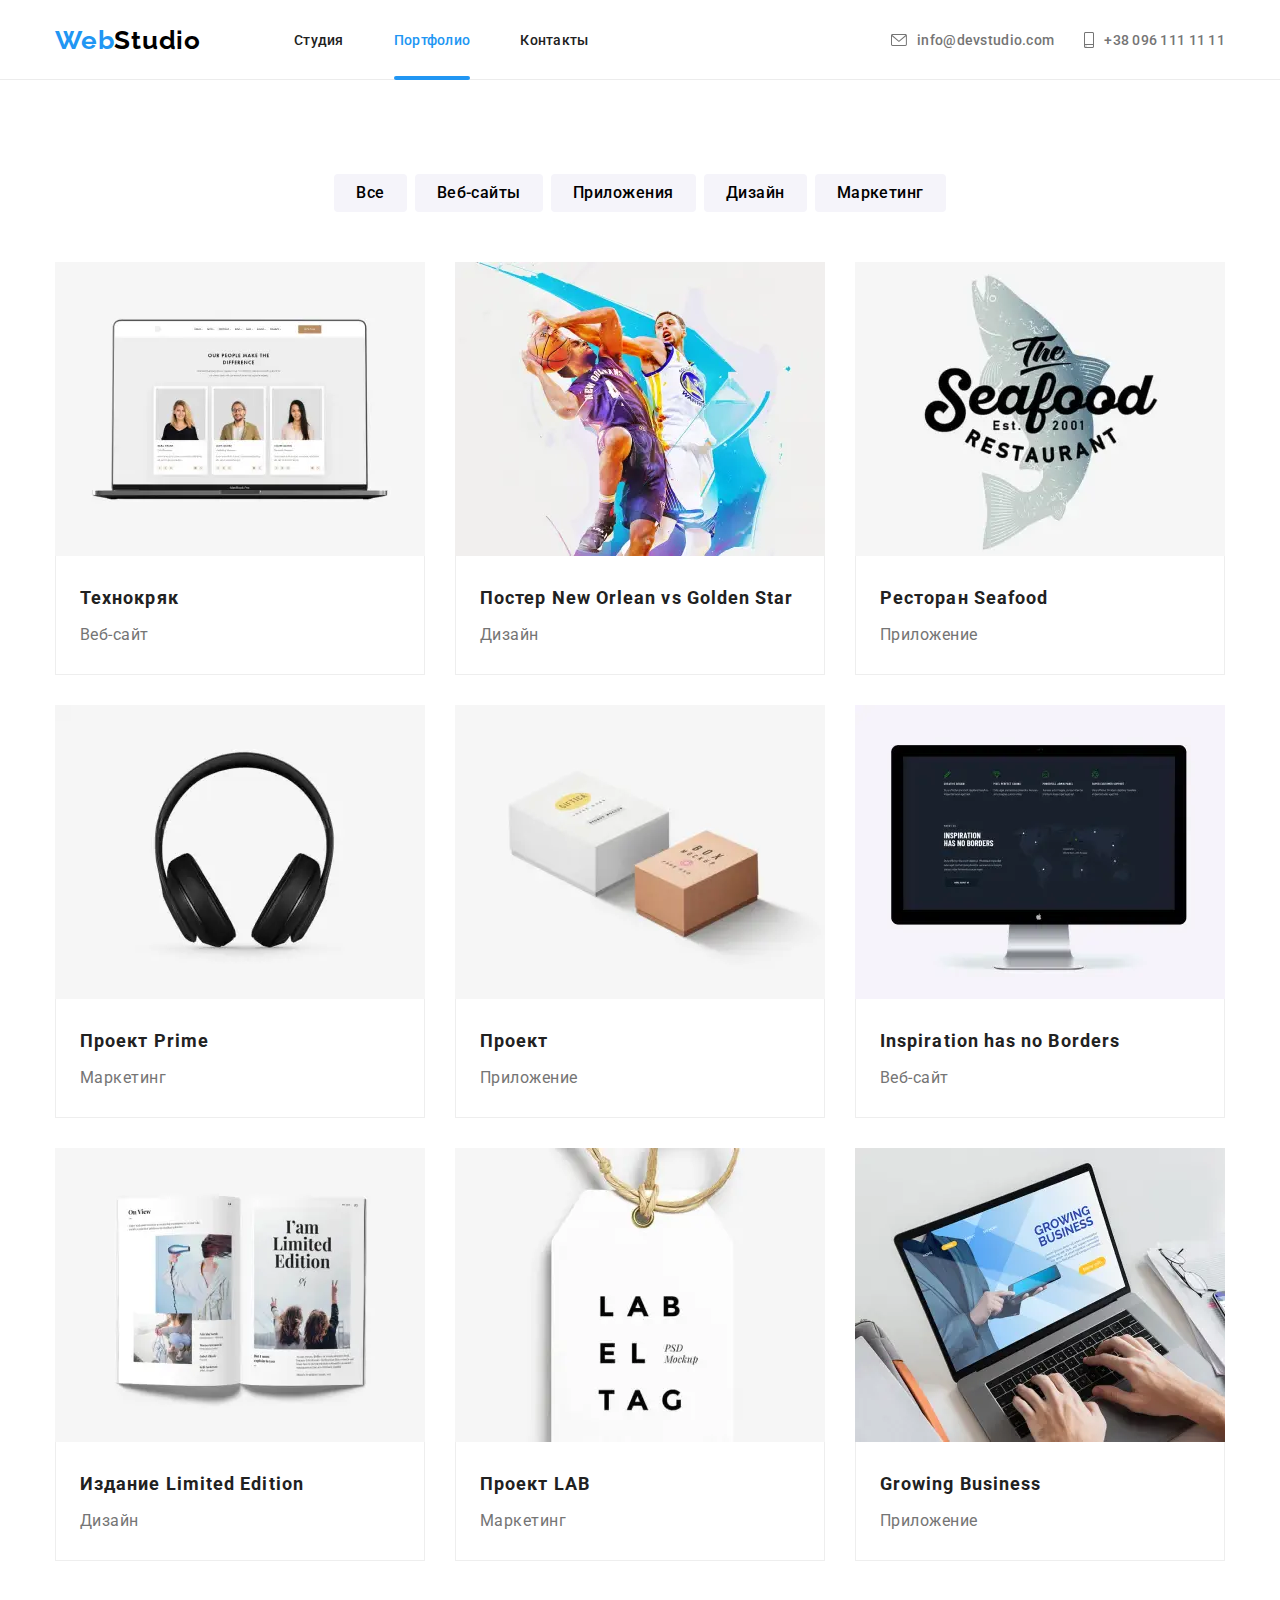
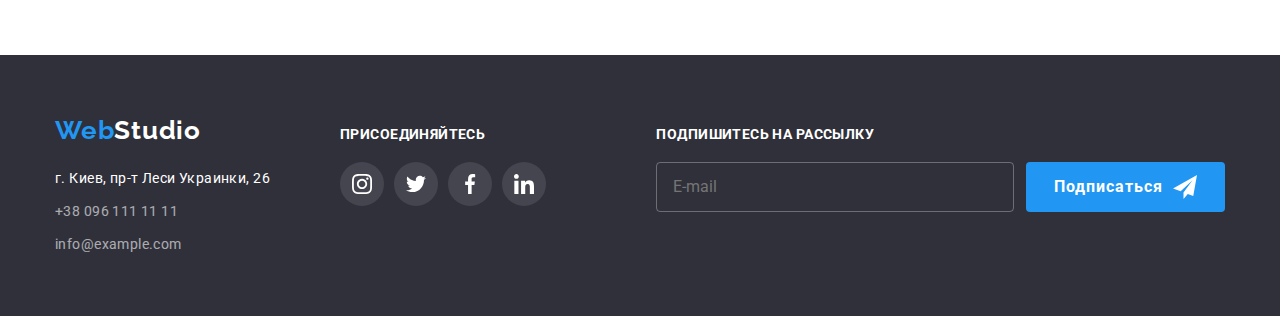
==== commit 667ed5bc: "improve hw-8" ====
--- a/portfolio.html
+++ b/portfolio.html
@@ -87,32 +87,34 @@
                 <a href="" class="mobile-nav-list__link link">Контакты</a>
               </li>
             </ul>
-            <ul class="mobile-contats-list list">
-              <li class="mobile-contats-list__item">
-                <a class="mobile-contats-list__link link" href="tel:+380961111111"
-                  >+38 096 111 11 11</a
-                >
-              </li>
-              <li class="mobile-contats-list__item">
-                <a class="mobile-contats-list__link link" href="mailto:info@devstudio.com"
-                  >info@devstudio.com</a
-                >
-              </li>
-            </ul>
-            <ul class="menu-socials-list list">
-              <li class="menu-socials-list__item">
-                <a class="menu-socials-list__link link" href="">Instagram</a>
-              </li>
-              <li class="menu-socials-list__item">
-                <a class="menu-socials-list__link link" href="">Twitter</a>
-              </li>
-              <li class="menu-socials-list__item">
-                <a class="menu-socials-list__link link" href="">Facebook</a>
-              </li>
-              <li class="menu-socials-list__item">
-                <a class="menu-socials-list__link link" href="">LinkedIn</a>
-              </li>
-            </ul>
+            <div class="mobile-contact-wrapper">
+              <ul class="mobile-contats-list list">
+                <li class="mobile-contats-list__item">
+                  <a class="mobile-contats-list__link link" href="tel:+380961111111"
+                    >+38 096 111 11 11</a
+                  >
+                </li>
+                <li class="mobile-contats-list__item">
+                  <a class="mobile-contats-list__link link" href="mailto:info@devstudio.com"
+                    >info@devstudio.com</a
+                  >
+                </li>
+              </ul>
+              <ul class="menu-socials-list list">
+                <li class="menu-socials-list__item">
+                  <a class="menu-socials-list__link link" href="">Instagram</a>
+                </li>
+                <li class="menu-socials-list__item">
+                  <a class="menu-socials-list__link link" href="">Twitter</a>
+                </li>
+                <li class="menu-socials-list__item">
+                  <a class="menu-socials-list__link link" href="">Facebook</a>
+                </li>
+                <li class="menu-socials-list__item">
+                  <a class="menu-socials-list__link link" href="">LinkedIn</a>
+                </li>
+              </ul>
+            </div>
           </div>
         </div>
       </div>
@@ -124,25 +126,23 @@
         <h1 class="title visually-hidden">Портфолио</h1>
         <div class="container">
           <h2 class="section-title visually-hidden">Примеры работ</h2>
-          <div class="button-list-container">
-            <ul class="button-list list">
-              <li class="button-list__item">
-                <button class="button-list__button" type="button">Все</button>
-              </li>
-              <li class="button-list__item">
-                <button class="button-list__button" type="button">Веб-сайты</button>
-              </li>
-              <li class="button-list__item">
-                <button class="button-list__button" type="button">Приложения</button>
-              </li>
-              <li class="button-list__item">
-                <button class="button-list__button" type="button">Дизайн</button>
-              </li>
-              <li class="button-list__item">
-                <button class="button-list__button" type="button">Маркетинг</button>
-              </li>
-            </ul>
-          </div>
+          <ul class="button-list list">
+            <li class="button-list__item">
+              <button class="button-list__button" type="button">Все</button>
+            </li>
+            <li class="button-list__item">
+              <button class="button-list__button" type="button">Веб-сайты</button>
+            </li>
+            <li class="button-list__item">
+              <button class="button-list__button" type="button">Приложения</button>
+            </li>
+            <li class="button-list__item">
+              <button class="button-list__button" type="button">Дизайн</button>
+            </li>
+            <li class="button-list__item">
+              <button class="button-list__button" type="button">Маркетинг</button>
+            </li>
+          </ul>
           <ul class="portfolio-list list">
             <li class="portfolio-list__item">
               <a href="" class="portfolio-list__link link">
--- a/css/main.min.css
+++ b/css/main.min.css
@@ -1,2 +1,2 @@
-:root{--primary-font-family: 'Roboto', sans-serif;--secondary-font-family: 'Raleway', sans-serif;--accent-color: #2196f3;--primary-title-color: #212121;--secondary-title-color: #ffffff;--text-color: #757575;--primary-logo-color: #000000;--secondary-logo-color: #ffffff;--primary-background-color: #ffffff;--secondary-background-color: rgb(47, 48, 58);--opacity-bg: 47, 48, 58;--button-hover: #188ce8;--secondary-main-bg-color: #f5f4fa;--primary-icon-color: #afb1b8;--secondary-icon-color: #ffffff}.visually-hidden{position:absolute;width:1px;height:1px;margin:-1px;border:0;padding:0;white-space:nowrap;-webkit-clip-path:inset(100%);clip-path:inset(100%);clip:rect(0 0 0 0);overflow:hidden}/*! modern-normalize v1.1.0 | MIT License | https://github.com/sindresorhus/modern-normalize */*,::before,::after{-webkit-box-sizing:border-box;box-sizing:border-box}html{line-height:1.15;-webkit-text-size-adjust:100%;-moz-tab-size:4;-o-tab-size:4;tab-size:4}body{margin:0;font-family:system-ui,-apple-system,"Segoe UI",Roboto,Helvetica,Arial,sans-serif,"Apple Color Emoji","Segoe UI Emoji"}hr{height:0;color:inherit}abbr[title]{-webkit-text-decoration:underline dotted;text-decoration:underline dotted}b,strong{font-weight:bolder}code,kbd,samp,pre{font-family:ui-monospace, SFMono-Regular, Consolas, 'Liberation Mono', Menlo, monospace;font-size:1em}small{font-size:80%}sub,sup{font-size:75%;line-height:0;position:relative;vertical-align:baseline}sub{bottom:-0.25em}sup{top:-0.5em}table{text-indent:0;border-color:inherit}button,input,optgroup,select,textarea{font-family:inherit;font-size:100%;line-height:1.15;margin:0}button,select{text-transform:none}button,[type='button'],[type='reset'],[type='submit']{-webkit-appearance:button}::-moz-focus-inner{border-style:none;padding:0}:-moz-focusring{outline:1px dotted ButtonText}:-moz-ui-invalid{box-shadow:none}legend{padding:0}progress{vertical-align:baseline}::-webkit-inner-spin-button,::-webkit-outer-spin-button{height:auto}[type='search']{-webkit-appearance:textfield;outline-offset:-2px}::-webkit-search-decoration{-webkit-appearance:none}::-webkit-file-upload-button{-webkit-appearance:button;font:inherit}summary{display:list-item}.list{list-style:none}.link{text-decoration:none}h1,h2,h3,h4,h5,h6,p{margin-top:0;margin-bottom:0}ul,ol{margin-top:0;margin-bottom:0;padding-left:0}img{display:block;max-width:100%;height:auto}body{margin:0;color:var(--primary-title-color);font-family:var(--primary-font-family)}body.menu-open{overflow:hidden}.section{padding-top:60px;padding-bottom:60px}@media screen and (min-width: 1200px){.section{padding-top:94px;padding-bottom:94px}}.container{padding-right:15px;padding-left:15px}@media screen and (min-width: 480px){.container{width:480px;margin-left:auto;margin-right:auto}}@media screen and (min-width: 768px){.container{width:768px}}@media screen and (min-width: 1200px){.container{width:1200px}}.title{margin-bottom:30px;text-transform:uppercase;color:var(--secondary-title-color);font-weight:900;font-size:26px;line-height:1.61538;letter-spacing:.06em}@media screen and (min-width: 1200px){.title{font-weight:900;font-size:44px;line-height:1.36364;letter-spacing:.06em}}.section-title{margin-bottom:30px;font-weight:700;font-size:28px;line-height:1.17857;letter-spacing:.03em;text-align:center;color:var(--primary-title-color)}@media screen and (min-width: 1200px){.section-title{margin-bottom:50px;font-weight:700;font-size:36px;line-height:1.16667;letter-spacing:.03em}}.subtitle{font-weight:700;font-size:14px;line-height:1.14286;letter-spacing:.03em;text-transform:uppercase}.subtitle__theme_light{color:var(--primary-title-color)}.subtitle__theme_dark{color:var(--secondary-title-color)}.description{font-weight:400;font-size:14px;line-height:1.71429;letter-spacing:.03em;color:var(--text-color)}.header{position:relative;background-color:var(--primery-background-color)}.header::after{content:'';display:block;position:absolute;bottom:0;left:0;width:100%;height:1px;z-index:-1;background-color:#ececec}.header__container{display:-webkit-box;display:-ms-flexbox;display:flex;-webkit-box-pack:justify;-ms-flex-pack:justify;justify-content:space-between;-webkit-box-align:center;-ms-flex-align:center;align-items:center;font-weight:500;font-size:14px;line-height:1.14286;letter-spacing:.02em}@media screen and (max-width: 767px){.header__container{padding-top:10px;padding-bottom:10px}}.header__logo{margin-right:77px}@media screen and (min-width: 1200px){.header__logo{margin-right:93px}}@media screen and (min-width: 768px){.navigation{display:-webkit-box;display:-ms-flexbox;display:flex;-webkit-box-pack:center;-ms-flex-pack:center;justify-content:center;-webkit-box-align:center;-ms-flex-align:center;align-items:center}}.nav-list{display:none}@media screen and (min-width: 768px){.nav-list{display:-webkit-box;display:-ms-flexbox;display:flex}}.nav-list__item:not(:last-child){margin-right:50px}.nav-list__link{position:relative;display:block;padding:32px 0;color:var(--primary-title-color);-webkit-transition:color 250ms cubic-bezier(0.4, 0, 0.2, 1);transition:color 250ms cubic-bezier(0.4, 0, 0.2, 1)}.nav-list__link:hover,.nav-list__link:focus{color:var(--accent-color)}.nav-list__link_current{color:var(--accent-color)}.nav-list__link_current::after{content:'';display:block;position:absolute;bottom:0;left:0;width:100%;height:4px;background-color:var(--accent-color);border-radius:2px}.header__contact-list{display:none}@media screen and (min-width: 768px){.header__contact-list{display:block}}@media screen and (min-width: 1200px){.header__contact-list{display:-webkit-box;display:-ms-flexbox;display:flex;margin-left:auto}}@media screen and (max-width: 1199px){.header__contact-list__item:not(:last-child){margin-bottom:10px}}@media screen and (min-width: 1200px){.header__contact-list__item:not(:last-child){margin-right:30px}}@media screen and (max-width: 1199px){.header__contact-list__link{font-weight:500;font-size:12px;line-height:1.16667;letter-spacing:.02em}}@media screen and (min-width: 768px){.header__contact-list__link{display:-webkit-box;display:-ms-flexbox;display:flex;-webkit-box-align:center;-ms-flex-align:center;align-items:center}}.logo{color:var(--accent-color);font-family:var(--secondary-font-family);font-weight:700;font-size:24px;line-height:1.16667;letter-spacing:.03em}@media screen and (min-width: 768px){.logo{font-weight:700;font-size:26px;line-height:1.19231;letter-spacing:.03em}}.logo__theme_light{color:var(--primary-logo-color)}.logo__theme_dark{color:var(--secondary-logo-color)}.contact-list__link_theme_light{color:var(--text-color)}.contact-list__link_theme_dark{color:var(--secondary-title-color);opacity:0.6}.contact-list__link{-webkit-transition:color 250ms cubic-bezier(0.4, 0, 0.2, 1);transition:color 250ms cubic-bezier(0.4, 0, 0.2, 1)}.contact-list__link:hover,.contact-list__link:focus{color:var(--accent-color)}.contact-list__icon{fill:currentColor;margin-right:8px}@media screen and (min-width: 1200px){.contact-list__icon{margin-right:10px}}.mobile-menu{position:absolute;top:0;left:0;width:100%;height:100vh;z-index:999;overflow:auto;opacity:0;visibility:hidden;pointer-events:none;background-color:var(--primary-background-color);-webkit-transition:opacity 250ms cubic-bezier(0.4, 0, 0.2, 1),visibility 250ms cubic-bezier(0.4, 0, 0.2, 1);transition:opacity 250ms cubic-bezier(0.4, 0, 0.2, 1),visibility 250ms cubic-bezier(0.4, 0, 0.2, 1)}.mobile-menu.is-open{opacity:1;visibility:visible;pointer-events:auto}@media screen and (min-width: 768px){.mobile-menu.is-open{display:none}}.mobile-menu__container{position:relative;padding-top:48px;padding-bottom:48px;padding-left:40px}.menu-btn{background-color:transparent;border:none;padding:0;margin:0;line-height:0;cursor:pointer}.menu-btn:hover{fill:var(--accent-color)}@media screen and (min-width: 768px){.menu-btn{display:none}}.menu-btn-close{position:absolute;top:10px;right:15px}.mobile-nav-list{font-weight:500;font-size:40px;line-height:1.175;letter-spacing:.02em;margin-bottom:302px}.mobile-nav-list__item:not(:last-child){margin-bottom:32px}.mobile-nav-list__link{color:inherit}.mobile-nav-list__link_current{color:var(--accent-color);text-shadow:0px 4px 4px rgba(0,0,0,0.25)}.mobile-contats-list{margin-bottom:64px}.mobile-contats-list__item{color:var(--text-color);font-weight:500;font-size:24px;line-height:1.16667;letter-spacing:.02em}.mobile-contats-list__item:first-child{font-weight:500;font-size:34px;line-height:1.17647;letter-spacing:.02em;color:var(--accent-color);margin-bottom:32px}.mobile-contats-list__link{color:inherit}.menu-socials-list{display:-webkit-inline-box;display:-ms-inline-flexbox;display:inline-flex;-ms-flex-wrap:wrap;flex-wrap:wrap}.menu-socials-list__item{position:relative;font-weight:500;font-size:18px;line-height:1.22222;letter-spacing:.02em}.menu-socials-list__item:not(:last-child){margin-right:9px;padding-right:11px;border-right:1px solid rgba(33,33,33,0.2)}.menu-socials-list__link{color:var(--accent-color)}.button{padding:10px 32px;border:none;border-radius:4px;cursor:pointer;font-weight:700;font-size:16px;line-height:1.875;letter-spacing:.06em;color:var(--secondary-title-color);background-color:var(--accent-color);font-family:var(--primary-font-family);-webkit-transition:background-color 250ms cubic-bezier(0.4, 0, 0.2, 1);transition:background-color 250ms cubic-bezier(0.4, 0, 0.2, 1)}.button:hover,.button:focus{background-color:var(--button-hover)}.social-list{display:-webkit-box;display:-ms-flexbox;display:flex;-webkit-box-pack:center;-ms-flex-pack:center;justify-content:center}.social-list__item:not(:last-child){margin-right:10px}.social-list__link{display:-webkit-box;display:-ms-flexbox;display:flex;width:44px;height:44px;background-color:transparent;-webkit-box-pack:center;-ms-flex-pack:center;justify-content:center;-webkit-box-align:center;-ms-flex-align:center;align-items:center;border-radius:50%;-webkit-transition:background-color 250ms cubic-bezier(0.4, 0, 0.2, 1);transition:background-color 250ms cubic-bezier(0.4, 0, 0.2, 1)}.social-list__link_theme_light{background-color:transparent}.social-list__link_theme_light:hover,.social-list__link_theme_light:focus{background-color:var(--accent-color)}.social-list__link_theme_light:hover .social-list__icon,.social-list__link_theme_light:focus .social-list__icon{fill:var(--secondary-icon-color)}.social-list__link_theme_dark{background-color:rgba(255,255,255,0.1)}.social-list__link_theme_dark:hover,.social-list__link_theme_dark:focus{background-color:var(--accent-color)}.social-list__icon{fill:var(--primary-icon-color);-webkit-transition:fill 250ms cubic-bezier(0.4, 0, 0.2, 1);transition:fill 250ms cubic-bezier(0.4, 0, 0.2, 1)}.social-list__link--primary:hover .social-list__icon,.social-list__link--primary:hover .social-list__icon{fill:var(--secondary-icon-color)}.social-list__link_theme_dark .social-list__icon{fill:var(--secondary-icon-color)}.footer{padding-top:60px;padding-bottom:60px;background-color:var(--secondary-background-color)}@media screen and (max-width: 1199px){.footer__container{text-align:center}}@media screen and (min-width: 768px){.footer__container{display:-webkit-box;display:-ms-flexbox;display:flex;-ms-flex-wrap:wrap;flex-wrap:wrap;-webkit-box-align:baseline;-ms-flex-align:baseline;align-items:baseline}}@media screen and (min-width: 768px) and (max-width: 1199px){.footer__container{padding-left:61px}}.footer_logo{display:inline-block;margin-bottom:20px}.address{font-style:normal}.address__description{color:var(--secondary-title-color);margin-bottom:8px}@media screen and (min-width: 1200px){.address__description{margin-bottom:9px}}.address__item:not(:last-child){margin-bottom:8px}@media screen and (min-width: 1200px){.address__item:not(:last-child){margin-bottom:9px}}.footer__contact-list__item:not(:last-child){margin-bottom:8px}@media screen and (min-width: 1200px){.footer__contact-list__item:not(:last-child){margin-bottom:9px}}@media screen and (max-width: 1199px){.contacts-container{margin-bottom:60px}}@media screen and (min-width: 768px){.contacts-container{margin-right:165px}}@media screen and (min-width: 1200px){.contacts-container{margin-right:70px}}@media screen and (max-width: 767px){.social-networks{margin-bottom:60px}}.footer__subtitle{margin-bottom:20px}@media screen and (min-width: 768px) and (max-width: 1199px){.footer-form-container{margin-left:105px}}@media screen and (min-width: 1200px){.footer-form-container{margin-left:auto}}@media screen and (min-width: 1200px){.footer-form{display:-webkit-box;display:-ms-flexbox;display:flex}}.footer-form__field{display:block}@media screen and (max-width: 1199px){.footer-form__field{margin-bottom:20px}}@media screen and (min-width: 767px){.footer-form__field{margin-right:12px;width:450px}}@media screen and (min-width: 1200px){.footer-form__field{margin-right:12px;width:358px}}.footer-form__input{padding-left:16px;width:100%;height:50px;background-color:transparent;border:1px solid rgba(255,255,255,0.3);border-radius:4px;color:#ffffff}.footer-form__input:focus{outline:none}.footer-form__button{display:-webkit-box;display:-ms-flexbox;display:flex;margin-right:auto;margin-left:auto;-webkit-box-pack:center;-ms-flex-pack:center;justify-content:center;-webkit-box-align:center;-ms-flex-align:center;align-items:center;padding-left:28px;padding-right:28px}.button__name{margin-right:10px}.footer-form__button__icon{fill:var(--secondary-icon-color)}.backdrop{position:fixed;top:0;left:0;width:100%;height:100vh;overflow-y:auto;background-color:rgba(0,0,0,0.2);-webkit-transition:opacity 250ms cubic-bezier(0.4, 0, 0.2, 1),visibility 250ms cubic-bezier(0.4, 0, 0.2, 1);transition:opacity 250ms cubic-bezier(0.4, 0, 0.2, 1),visibility 250ms cubic-bezier(0.4, 0, 0.2, 1)}@media screen and (max-height: 796px){.backdrop{padding-top:93px;padding-bottom:94px}}.backdrop.is-hidden{opacity:0;visibility:hidden;pointer-events:none}.modal{position:relative;width:calc(100% - 30px);padding:40px;border-radius:4px;background-color:var(--primary-background-color);-webkit-box-shadow:0px 1px 3px rgba(0,0,0,0.12),0px 1px 1px rgba(0,0,0,0.14),0px 2px 1px rgba(0,0,0,0.2);box-shadow:0px 1px 3px rgba(0,0,0,0.12),0px 1px 1px rgba(0,0,0,0.14),0px 2px 1px rgba(0,0,0,0.2)}@media screen and (max-height: 795px){.modal{margin-right:auto;margin-left:auto}}@media screen and (min-height: 796px){.modal{position:absolute;top:50%;left:50%;-webkit-transform:translate(-50%, -50%);transform:translate(-50%, -50%)}}@media screen and (min-width: 480px){.modal{width:450px}}@media screen and (min-width: 1200px){.modal{width:528px}}.modal-close-btn{display:-webkit-box;display:-ms-flexbox;display:flex;position:absolute;top:8px;right:8px;width:30px;height:30px;-webkit-box-pack:center;-ms-flex-pack:center;justify-content:center;-webkit-box-align:center;-ms-flex-align:center;align-items:center;border-radius:50%;border:1px solid rgba(0,0,0,0.1);background-color:transparent;padding:0;cursor:pointer;-webkit-transition:fill 250ms cubic-bezier(0.4, 0, 0.2, 1);transition:fill 250ms cubic-bezier(0.4, 0, 0.2, 1)}.modal-close-btn:hover,.modal-close-btn:focus{fill:var(--accent-color)}.modal__title{margin-bottom:12px;font-weight:700;font-size:20px;line-height:1.5;letter-spacing:.03em;text-align:center}@media screen and (min-width: 1200px){.modal__title{font-weight:700;font-size:20px;line-height:1.15;letter-spacing:.03em}}.contact-form__field{display:block;margin-bottom:10px;font-weight:400;font-size:12px;line-height:1.16667;letter-spacing:.01em;color:var(--text-color)}.contact-form__container{display:block;margin-top:4px;position:relative}.contact-form__input{width:100%;height:40px;padding-left:42px;border:1px solid rgba(33,33,33,0.2);border-radius:4px;-webkit-transition:border-color 250ms cubic-bezier(0.4, 0, 0.2, 1);transition:border-color 250ms cubic-bezier(0.4, 0, 0.2, 1)}.contact-form__input:focus{outline:none;border-color:var(--accent-color)}.contact-form__input:focus+.contact-form__icon{fill:var(--accent-color)}.contact-form__icon{position:absolute;top:50%;left:12px;-webkit-transform:translateY(-50%);transform:translateY(-50%);-webkit-transition:fill 250ms cubic-bezier(0.4, 0, 0.2, 1);transition:fill 250ms cubic-bezier(0.4, 0, 0.2, 1)}.contact-form__input:focus+.contact-form__icon{fill:var(--accent-color)}.contact-form__field_textarea{margin-bottom:20px}.contact-form__input_textarea{height:120px;margin-top:4px;padding:12px 16px;resize:none}.contact-form__input_textarea::-webkit-input-placeholder{font-weight:400;font-size:14px;line-height:1.14;letter-spacing:0.01em;color:rgba(117,117,117,0.5)}.contact-form__input_textarea:-ms-input-placeholder{font-weight:400;font-size:14px;line-height:1.14;letter-spacing:0.01em;color:rgba(117,117,117,0.5)}.contact-form__input_textarea::-ms-input-placeholder{font-weight:400;font-size:14px;line-height:1.14;letter-spacing:0.01em;color:rgba(117,117,117,0.5)}.contact-form__input_textarea::placeholder{font-weight:400;font-size:14px;line-height:1.14;letter-spacing:0.01em;color:rgba(117,117,117,0.5)}.checkbox__field{display:-webkit-box;display:-ms-flexbox;display:flex;-webkit-box-align:center;-ms-flex-align:center;align-items:center;-webkit-box-pack:center;-ms-flex-pack:center;justify-content:center;margin-bottom:30px;padding-top:5px;padding-bottom:4px;font-weight:400;font-size:12px;line-height:1.16667;letter-spacing:.03em}@media screen and (min-width: 1200px){.checkbox__field{font-weight:400;font-size:14px;line-height:1.71429;letter-spacing:.03em}}.checkbox__field::before{content:'';width:16px;height:15px;border:2px solid #000000;border-radius:2px;cursor:pointer;margin-right:8px}.checkbox__input:focus+.checkbox__field::before{border-color:var(--accent-color)}.checkbox__input:checked:focus+.checkbox__field::before{background-color:var(--accent-color);background-image:url(../images/check_tick.svg);background-size:contain;background-origin:border-box;border-color:transparent}.license-link{color:var(--accent-color)}.contact-form .button{display:block;margin:0 auto;padding-left:55px;padding-right:55px}@media screen and (min-width: 768px){.features-list{display:-webkit-box;display:-ms-flexbox;display:flex;-ms-flex-wrap:wrap;flex-wrap:wrap;-webkit-box-pack:justify;-ms-flex-pack:justify;justify-content:space-between;margin:calc(-30px / 2)}}@media screen and (min-width: 768px){.features-list__item{-ms-flex-preferred-size:calc(100% / 2 - 30px);flex-basis:calc(100% / 2 - 30px);margin:calc(30px / 2)}}@media screen and (min-width: 1200px){.features-list__item{-ms-flex-preferred-size:calc(100% / 4 - 30px);flex-basis:calc(100% / 4 - 30px);margin:calc(30px / 2)}}.features-list__item::before{content:'';display:block;height:120px;margin-bottom:30px;border-radius:4px;background-size:70px 70px;background-repeat:no-repeat;background-position:center;background-color:var(--secondary-main-bg-color)}.satellite-dish::before{background-image:url("../images/main-features/satellite-dish.svg")}.watches::before{background-image:url("../images/main-features/watches.svg")}.diagram::before{background-image:url("../images/main-features/diagram.svg")}.astronaut::before{background-image:url("../images/main-features/astronaut.svg")}.features-list__subtitle{margin-bottom:10px}.hero{max-width:1600px;margin-left:auto;margin-right:auto;padding-top:118px;padding-bottom:118px;background-image:-webkit-gradient(linear, left top, right top, from(rgba(var(--opacity-bg), 0.4)), to(rgba(var(--opacity-bg), 0.4))),url(../images/hero-bg/mobile-hero-bg.jpg);background-image:linear-gradient(to right, rgba(var(--opacity-bg), 0.4), rgba(var(--opacity-bg), 0.4)),url(../images/hero-bg/mobile-hero-bg.jpg);background-size:cover;background-position:50% 50%;background-repeat:no-repeat;-o-object-fit:fill;object-fit:fill;background-color:#c4c4c4;text-align:center}@media (min-device-pixel-ratio: 2), (-webkit-min-device-pixel-ratio: 2), (min-resolution: 192dpi), (min-resolution: 2dppx){.hero{background-image:-webkit-gradient(linear, left top, right top, from(rgba(var(--opacity-bg), 0.4)), to(rgba(var(--opacity-bg), 0.4))),url(../images/hero-bg/mobile-hero-bg@2x.jpg);background-image:linear-gradient(to right, rgba(var(--opacity-bg), 0.4), rgba(var(--opacity-bg), 0.4)),url(../images/hero-bg/mobile-hero-bg@2x.jpg)}}@media screen and (min-width: 481px) and (min-dvice-pixel-retio: 1), screen and (min-width: 481px) and (-webkit-min-device-pixel-ratio: 1), screen and (min-width: 481px) and (min-resolution: 96dpi), screen and (min-width: 481px) and (min-resolution: 1dppx){.hero{background-image:-webkit-gradient(linear, left top, right top, from(rgba(var(--opacity-bg), 0.4)), to(rgba(var(--opacity-bg), 0.4))),url(../images/hero-bg/tablet-hero-bg.jpg);background-image:linear-gradient(to right, rgba(var(--opacity-bg), 0.4), rgba(var(--opacity-bg), 0.4)),url(../images/hero-bg/tablet-hero-bg.jpg)}}@media screen and (min-width: 481px) and (min-device-pixel-ratio: 2), screen and (min-width: 481px) and (-webkit-min-device-pixel-ratio: 2), screen and (min-width: 481px) and (min-resolution: 192dpi), screen and (min-width: 481px) and (min-resolution: 2dppx){.hero{background-image:-webkit-gradient(linear, left top, right top, from(rgba(var(--opacity-bg), 0.4)), to(rgba(var(--opacity-bg), 0.4))),url(../images/hero-bg/tablet-hero-bg@2x.jpg);background-image:linear-gradient(to right, rgba(var(--opacity-bg), 0.4), rgba(var(--opacity-bg), 0.4)),url(../images/hero-bg/tablet-hero-bg@2x.jpg)}}@media screen and (min-width: 769px){.hero{padding-top:200px;padding-bottom:200px}}@media screen and (min-width: 769px) and (min-dvice-pixel-retio: 1), screen and (min-width: 769px) and (-webkit-min-device-pixel-ratio: 1), screen and (min-width: 769px) and (min-resolution: 96dpi), screen and (min-width: 769px) and (min-resolution: 1dppx){.hero{background-image:-webkit-gradient(linear, left top, right top, from(rgba(var(--opacity-bg), 0.4)), to(rgba(var(--opacity-bg), 0.4))),url(../images/hero-bg/desktop-hero-bg.jpg);background-image:linear-gradient(to right, rgba(var(--opacity-bg), 0.4), rgba(var(--opacity-bg), 0.4)),url(../images/hero-bg/desktop-hero-bg.jpg)}}@media screen and (min-width: 769px) and (min-device-pixel-ratio: 2), screen and (min-width: 769px) and (-webkit-min-device-pixel-ratio: 2), screen and (min-width: 769px) and (min-resolution: 192dpi), screen and (min-width: 769px) and (min-resolution: 2dppx){.hero{background-image:-webkit-gradient(linear, left top, right top, from(rgba(var(--opacity-bg), 0.4)), to(rgba(var(--opacity-bg), 0.4))),url(../images/hero-bg/desktop-hero-bg@2x.jpg);background-image:linear-gradient(to right, rgba(var(--opacity-bg), 0.4), rgba(var(--opacity-bg), 0.4)),url(../images/hero-bg/desktop-hero-bg@2x.jpg)}}.main-products{padding-top:0}@media screen and (max-width: 1199px){.main-products{display:none}}.product-list{display:-webkit-box;display:-ms-flexbox;display:flex;margin:calc(-30px / 2)}.product-list__item{position:relative;-ms-flex-preferred-size:calc(100% / 3 - 30px);flex-basis:calc(100% / 3 - 30px);margin:calc(30px / 2)}.product-list__subtitle{position:absolute;bottom:0;left:0;display:block;width:100%;padding-top:27px;padding-bottom:27px;text-align:center;background-color:rgba(var(--opacity-bg), 0.8);color:var(--secondary-title-color)}.product-list__img{display:block}.team{background-color:var(--secondary-main-bg-color)}@media screen and (min-width: 768px){.employee-list{display:-webkit-box;display:-ms-flexbox;display:flex;-ms-flex-wrap:wrap;flex-wrap:wrap;margin:calc(-30px / 2)}}.employee-list__item{text-align:center;background-color:var(--primary-background-color);border-radius:0px 0px 4px 4px;-webkit-box-shadow:0px 1px 3px rgba(0,0,0,0.12),0px 1px 1px rgba(0,0,0,0.14),0px 2px 1px rgba(0,0,0,0.2);box-shadow:0px 1px 3px rgba(0,0,0,0.12),0px 1px 1px rgba(0,0,0,0.14),0px 2px 1px rgba(0,0,0,0.2)}@media screen and (max-width: 767px){.employee-list__item:not(:last-child){margin-bottom:30px}}@media screen and (min-width: 768px){.employee-list__item{-ms-flex-preferred-size:calc(100% / 2 - 30px);flex-basis:calc(100% / 2 - 30px);margin:calc(30px / 2)}}@media screen and (min-width: 1200px){.employee-list__item{-ms-flex-preferred-size:calc(100% / 4 - 30px);flex-basis:calc(100% / 4 - 30px);margin:calc(30px / 2)}}.employee-data{padding:30px 32px}.employee-data__name{font-weight:500;font-size:16px;line-height:1.1875;letter-spacing:.03em;margin-bottom:10px}.employee-data__position{font-weight:400;font-size:16px;line-height:1.1875;letter-spacing:.03em;color:var(--text-color);margin-bottom:10px}.client-list{display:-webkit-box;display:-ms-flexbox;display:flex;-ms-flex-wrap:wrap;flex-wrap:wrap;margin:calc(-30px / 2)}.client-list__item{-ms-flex-preferred-size:calc(100% / 2 - 30px);flex-basis:calc(100% / 2 - 30px);margin:calc(30px / 2)}@media screen and (min-width: 768px){.client-list__item{-ms-flex-preferred-size:calc(100% / 3 - 30px);flex-basis:calc(100% / 3 - 30px);margin:calc(30px / 2)}}@media screen and (min-width: 1200px){.client-list__item{-ms-flex-preferred-size:calc(100% / 6 - 30px);flex-basis:calc(100% / 6 - 30px);margin:calc(30px / 2)}}.client-list__link{display:-webkit-box;display:-ms-flexbox;display:flex;-webkit-box-pack:center;-ms-flex-pack:center;justify-content:center;-webkit-box-align:center;-ms-flex-align:center;align-items:center;height:92px;width:100%;border:1px solid var(--primary-icon-color);border-radius:4px;-webkit-transition:border 250ms cubic-bezier(0.4, 0, 0.2, 1);transition:border 250ms cubic-bezier(0.4, 0, 0.2, 1)}.client-list__link:hover,.client-list__link:focus{border-color:var(--accent-color)}.client-list__icon{fill:var(--primary-icon-color);-webkit-transition:fill 250ms cubic-bezier(0.4, 0, 0.2, 1);transition:fill 250ms cubic-bezier(0.4, 0, 0.2, 1)}.client-list__link:hover .client-list__icon,.client-list__link:focus .client-list__icon{fill:var(--accent-color)}@media screen and (max-width: 767px){.button-list-container{padding-bottom:40px}}@media screen and (min-width: 768px){.button-list-container{padding-bottom:30px}}@media screen and (min-width: 768px){.button-list-container{padding-bottom:50px}}.button-list{display:-webkit-box;display:-ms-flexbox;display:flex;-ms-flex-wrap:wrap;flex-wrap:wrap;margin-bottom:-15px}@media screen and (min-width: 768px){.button-list{-webkit-box-pack:center;-ms-flex-pack:center;justify-content:center}}.button-list__item{margin-bottom:15px}.button-list__item:not(:last-child){margin-right:8px}.button-list__button{padding-top:6px;padding-right:22px;padding-bottom:6px;padding-left:22px;background-color:var(--secondary-main-bg-color);font-family:var(--primary-font-family);border:none;cursor:pointer;font-weight:500;font-size:16px;line-height:1.625;letter-spacing:.03em;text-align:center;border-radius:4px;-webkit-transition:background-color 250ms cubic-bezier(0.4, 0, 0.2, 1),-webkit-box-shadow 250ms cubic-bezier(0.4, 0, 0.2, 1);transition:background-color 250ms cubic-bezier(0.4, 0, 0.2, 1),-webkit-box-shadow 250ms cubic-bezier(0.4, 0, 0.2, 1);transition:background-color 250ms cubic-bezier(0.4, 0, 0.2, 1),box-shadow 250ms cubic-bezier(0.4, 0, 0.2, 1);transition:background-color 250ms cubic-bezier(0.4, 0, 0.2, 1),box-shadow 250ms cubic-bezier(0.4, 0, 0.2, 1),-webkit-box-shadow 250ms cubic-bezier(0.4, 0, 0.2, 1)}.button-list__button:hover,.button-list__button:focus{background-color:var(--accent-color);color:var(--secondary-title-color);-webkit-box-shadow:0px 3px 1px rgba(0,0,0,0.1),0px 1px 2px rgba(0,0,0,0.08),0px 2px 2px rgba(0,0,0,0.12);box-shadow:0px 3px 1px rgba(0,0,0,0.1),0px 1px 2px rgba(0,0,0,0.08),0px 2px 2px rgba(0,0,0,0.12)}@media screen and (min-width: 768px){.portfolio-list{margin:calc(-30px / 2);display:-webkit-box;display:-ms-flexbox;display:flex;-ms-flex-wrap:wrap;flex-wrap:wrap}}@media screen and (max-width: 767px){.portfolio-list__item{margin-bottom:30px}}@media screen and (min-width: 768px){.portfolio-list__item{-ms-flex-preferred-size:calc(100% / 2 - 30px);flex-basis:calc(100% / 2 - 30px);margin:calc(30px / 2)}}@media screen and (min-width: 1200px){.portfolio-list__item{-ms-flex-preferred-size:calc(100% / 3 - 30px);flex-basis:calc(100% / 3 - 30px);margin:calc(30px / 2)}}.portfolio-list__link{display:-webkit-box;display:-ms-flexbox;display:flex;-webkit-box-orient:vertical;-webkit-box-direction:normal;-ms-flex-direction:column;flex-direction:column;height:100%;color:inherit;-webkit-transition:-webkit-box-shadow 250ms cubic-bezier(0.4, 0, 0.2, 1);transition:-webkit-box-shadow 250ms cubic-bezier(0.4, 0, 0.2, 1);transition:box-shadow 250ms cubic-bezier(0.4, 0, 0.2, 1);transition:box-shadow 250ms cubic-bezier(0.4, 0, 0.2, 1), -webkit-box-shadow 250ms cubic-bezier(0.4, 0, 0.2, 1)}.portfolio-list__link:hover{-webkit-box-shadow:0px 1px 1px rgba(0,0,0,0.12),0px 4px 4px rgba(0,0,0,0.06),1px 4px 6px rgba(0,0,0,0.16);box-shadow:0px 1px 1px rgba(0,0,0,0.12),0px 4px 4px rgba(0,0,0,0.06),1px 4px 6px rgba(0,0,0,0.16)}.overlay{position:relative;overflow:hidden}.overlay__description{position:absolute;top:0;left:0;width:100%;height:100%;overflow:auto;padding:63px 24px;background-color:rgba(33,150,243,0.9);color:var(--secondary-title-color);font-weight:400;font-size:18px;line-height:1.55556;letter-spacing:.03em;-webkit-transform:translateY(100%);transform:translateY(100%);-webkit-transition:-webkit-transform 250ms cubic-bezier(0.4, 0, 0.2, 1);transition:-webkit-transform 250ms cubic-bezier(0.4, 0, 0.2, 1);transition:transform 250ms cubic-bezier(0.4, 0, 0.2, 1);transition:transform 250ms cubic-bezier(0.4, 0, 0.2, 1), -webkit-transform 250ms cubic-bezier(0.4, 0, 0.2, 1)}.portfolio-list__link:hover .overlay__description,.portfolio-list__link:focus .overlay__description{-webkit-transform:translateY(0);transform:translateY(0)}.meta-data{-webkit-box-flex:1;-ms-flex-positive:1;flex-grow:1;padding:24px;border:1px solid #eeeeee;border-top:0;background-color:var(--primery-background-color)}.meta-data__name{margin-bottom:4px;font-weight:700;font-size:18px;line-height:2;letter-spacing:.06em}.meta-data__type{color:var(--text-color);font-weight:400;font-size:16px;line-height:1.875;letter-spacing:.03em}
+:root{--primary-font-family: 'Roboto', sans-serif;--secondary-font-family: 'Raleway', sans-serif;--accent-color: #2196f3;--primary-title-color: #212121;--secondary-title-color: #ffffff;--text-color: #757575;--primary-logo-color: #000000;--secondary-logo-color: #ffffff;--primary-background-color: #ffffff;--secondary-background-color: rgb(47, 48, 58);--opacity-bg: 47, 48, 58;--button-hover: #188ce8;--secondary-main-bg-color: #f5f4fa;--primary-icon-color: #afb1b8;--secondary-icon-color: #ffffff}.visually-hidden{position:absolute;width:1px;height:1px;margin:-1px;border:0;padding:0;white-space:nowrap;-webkit-clip-path:inset(100%);clip-path:inset(100%);clip:rect(0 0 0 0);overflow:hidden}/*! modern-normalize v1.1.0 | MIT License | https://github.com/sindresorhus/modern-normalize */*,::before,::after{-webkit-box-sizing:border-box;box-sizing:border-box}html{line-height:1.15;-webkit-text-size-adjust:100%;-moz-tab-size:4;-o-tab-size:4;tab-size:4}body{margin:0;font-family:system-ui,-apple-system,"Segoe UI",Roboto,Helvetica,Arial,sans-serif,"Apple Color Emoji","Segoe UI Emoji"}hr{height:0;color:inherit}abbr[title]{-webkit-text-decoration:underline dotted;text-decoration:underline dotted}b,strong{font-weight:bolder}code,kbd,samp,pre{font-family:ui-monospace, SFMono-Regular, Consolas, 'Liberation Mono', Menlo, monospace;font-size:1em}small{font-size:80%}sub,sup{font-size:75%;line-height:0;position:relative;vertical-align:baseline}sub{bottom:-0.25em}sup{top:-0.5em}table{text-indent:0;border-color:inherit}button,input,optgroup,select,textarea{font-family:inherit;font-size:100%;line-height:1.15;margin:0}button,select{text-transform:none}button,[type='button'],[type='reset'],[type='submit']{-webkit-appearance:button}::-moz-focus-inner{border-style:none;padding:0}:-moz-focusring{outline:1px dotted ButtonText}:-moz-ui-invalid{box-shadow:none}legend{padding:0}progress{vertical-align:baseline}::-webkit-inner-spin-button,::-webkit-outer-spin-button{height:auto}[type='search']{-webkit-appearance:textfield;outline-offset:-2px}::-webkit-search-decoration{-webkit-appearance:none}::-webkit-file-upload-button{-webkit-appearance:button;font:inherit}summary{display:list-item}.list{list-style:none}.link{text-decoration:none}h1,h2,h3,h4,h5,h6,p{margin-top:0;margin-bottom:0}ul,ol{margin-top:0;margin-bottom:0;padding-left:0}img{display:block;max-width:100%;height:auto}body{margin:0;color:var(--primary-title-color);font-family:var(--primary-font-family)}body.modal-open{overflow:hidden}@media screen and (max-width: 767px){body.menu-open{overflow:hidden}}.section{padding-top:60px;padding-bottom:60px}@media screen and (min-width: 1200px){.section{padding-top:94px;padding-bottom:94px}}.container{padding-right:15px;padding-left:15px}@media screen and (min-width: 480px){.container{width:480px;margin-left:auto;margin-right:auto}}@media screen and (min-width: 768px){.container{width:768px}}@media screen and (min-width: 1200px){.container{width:1200px}}.title{margin-bottom:30px;text-transform:uppercase;color:var(--secondary-title-color);font-weight:900;font-size:26px;line-height:1.61538;letter-spacing:.06em}@media screen and (min-width: 1200px){.title{font-weight:900;font-size:44px;line-height:1.36364;letter-spacing:.06em}}.section-title{margin-bottom:30px;font-weight:700;font-size:28px;line-height:1.17857;letter-spacing:.03em;text-align:center;color:var(--primary-title-color)}@media screen and (min-width: 1200px){.section-title{margin-bottom:50px;font-weight:700;font-size:36px;line-height:1.16667;letter-spacing:.03em}}.subtitle{font-weight:700;font-size:14px;line-height:1.14286;letter-spacing:.03em;text-transform:uppercase}.subtitle__theme_light{color:var(--primary-title-color)}.subtitle__theme_dark{color:var(--secondary-title-color)}.description{font-weight:400;font-size:14px;line-height:1.71429;letter-spacing:.03em;color:var(--text-color)}.header{position:relative;background-color:var(--primery-background-color)}.header::after{content:'';display:block;position:absolute;bottom:0;left:0;width:100%;height:1px;z-index:-1;background-color:#ececec}.header__container{display:-webkit-box;display:-ms-flexbox;display:flex;-webkit-box-pack:justify;-ms-flex-pack:justify;justify-content:space-between;-webkit-box-align:center;-ms-flex-align:center;align-items:center;font-weight:500;font-size:14px;line-height:1.14286;letter-spacing:.02em}@media screen and (max-width: 767px){.header__container{padding-top:10px;padding-bottom:10px}}.header__logo{margin-right:77px}@media screen and (min-width: 1200px){.header__logo{margin-right:93px}}@media screen and (min-width: 768px){.navigation{display:-webkit-box;display:-ms-flexbox;display:flex;-webkit-box-pack:center;-ms-flex-pack:center;justify-content:center;-webkit-box-align:center;-ms-flex-align:center;align-items:center}}.nav-list{display:none}@media screen and (min-width: 768px){.nav-list{display:-webkit-box;display:-ms-flexbox;display:flex}}.nav-list__item:not(:last-child){margin-right:50px}.nav-list__link{position:relative;display:block;padding:32px 0;color:var(--primary-title-color);-webkit-transition:color 250ms cubic-bezier(0.4, 0, 0.2, 1);transition:color 250ms cubic-bezier(0.4, 0, 0.2, 1)}.nav-list__link:hover,.nav-list__link:focus{color:var(--accent-color)}.nav-list__link_current{color:var(--accent-color)}.nav-list__link_current::after{content:'';display:block;position:absolute;bottom:0;left:0;width:100%;height:4px;background-color:var(--accent-color);border-radius:2px}.header__contact-list{display:none}@media screen and (min-width: 768px){.header__contact-list{display:block}}@media screen and (min-width: 1200px){.header__contact-list{display:-webkit-box;display:-ms-flexbox;display:flex;margin-left:auto}}@media screen and (max-width: 1199px){.header__contact-list__item:not(:last-child){margin-bottom:10px}}@media screen and (min-width: 1200px){.header__contact-list__item:not(:last-child){margin-right:30px}}@media screen and (max-width: 1199px){.header__contact-list__link{font-weight:500;font-size:12px;line-height:1.16667;letter-spacing:.02em}}@media screen and (min-width: 768px){.header__contact-list__link{display:-webkit-box;display:-ms-flexbox;display:flex;-webkit-box-align:center;-ms-flex-align:center;align-items:center}}.logo{color:var(--accent-color);font-family:var(--secondary-font-family);font-weight:700;font-size:24px;line-height:1.16667;letter-spacing:.03em}@media screen and (min-width: 768px){.logo{font-weight:700;font-size:26px;line-height:1.19231;letter-spacing:.03em}}.logo__theme_light{color:var(--primary-logo-color)}.logo__theme_dark{color:var(--secondary-logo-color)}.contact-list__link_theme_light{color:var(--text-color)}.contact-list__link_theme_dark{color:var(--secondary-title-color);opacity:0.6}.contact-list__link{-webkit-transition:color 250ms cubic-bezier(0.4, 0, 0.2, 1);transition:color 250ms cubic-bezier(0.4, 0, 0.2, 1)}.contact-list__link:hover,.contact-list__link:focus{color:var(--accent-color)}.contact-list__icon{fill:currentColor;margin-right:8px}@media screen and (min-width: 1200px){.contact-list__icon{margin-right:10px}}.mobile-menu{position:fixed;top:0;left:0;width:100%;height:100vh;overflow:auto;z-index:999;opacity:0;visibility:hidden;pointer-events:none;background-color:var(--primary-background-color);-webkit-transition:opacity 250ms cubic-bezier(0.4, 0, 0.2, 1),visibility 250ms cubic-bezier(0.4, 0, 0.2, 1);transition:opacity 250ms cubic-bezier(0.4, 0, 0.2, 1),visibility 250ms cubic-bezier(0.4, 0, 0.2, 1)}.mobile-menu.is-open{opacity:1;visibility:visible;pointer-events:auto}@media screen and (min-width: 768px){.mobile-menu.is-open{display:none}}.mobile-menu__container{display:-webkit-box;display:-ms-flexbox;display:flex;-webkit-box-orient:vertical;-webkit-box-direction:normal;-ms-flex-direction:column;flex-direction:column;height:100%;position:relative;padding:48px 40px;-webkit-box-pack:justify;-ms-flex-pack:justify;justify-content:space-between}.menu-btn{background-color:transparent;border:none;padding:0;margin:0;line-height:0;cursor:pointer}.menu-btn:hover{fill:var(--accent-color)}@media screen and (min-width: 768px){.menu-btn{display:none}}.menu-btn-close{position:absolute;top:10px;right:15px}.mobile-nav-list{font-weight:500;font-size:40px;line-height:1.175;letter-spacing:.02em}.mobile-nav-list__item:not(:last-child){margin-bottom:32px}.mobile-nav-list__link{color:inherit}.mobile-nav-list__link_current{color:var(--accent-color);text-shadow:0px 4px 4px rgba(0,0,0,0.25)}.mobile-contats-list{margin-bottom:64px}.mobile-contats-list__item{color:var(--text-color);font-weight:500;font-size:24px;line-height:1.16667;letter-spacing:.02em}.mobile-contats-list__item:first-child{font-weight:500;font-size:34px;line-height:1.17647;letter-spacing:.02em;color:var(--accent-color);margin-bottom:32px}.mobile-contats-list__link{color:inherit}.menu-socials-list{display:-webkit-box;display:-ms-flexbox;display:flex;-ms-flex-wrap:wrap;flex-wrap:wrap}.menu-socials-list__item{position:relative;font-weight:500;font-size:18px;line-height:1.22222;letter-spacing:.02em}.menu-socials-list__item:not(:last-child){margin-right:9px;padding-right:11px;border-right:1px solid rgba(33,33,33,0.2)}.menu-socials-list__link{color:var(--accent-color)}.button{padding:10px 32px;border:none;border-radius:4px;cursor:pointer;font-weight:700;font-size:16px;line-height:1.875;letter-spacing:.06em;color:var(--secondary-title-color);background-color:var(--accent-color);font-family:var(--primary-font-family);-webkit-transition:background-color 250ms cubic-bezier(0.4, 0, 0.2, 1);transition:background-color 250ms cubic-bezier(0.4, 0, 0.2, 1)}.button:hover,.button:focus{background-color:var(--button-hover)}.social-list{display:-webkit-box;display:-ms-flexbox;display:flex;-webkit-box-pack:center;-ms-flex-pack:center;justify-content:center}.social-list__item:not(:last-child){margin-right:10px}.social-list__link{display:-webkit-box;display:-ms-flexbox;display:flex;width:44px;height:44px;background-color:transparent;-webkit-box-pack:center;-ms-flex-pack:center;justify-content:center;-webkit-box-align:center;-ms-flex-align:center;align-items:center;border-radius:50%;-webkit-transition:background-color 250ms cubic-bezier(0.4, 0, 0.2, 1);transition:background-color 250ms cubic-bezier(0.4, 0, 0.2, 1)}.social-list__link_theme_light{background-color:transparent}.social-list__link_theme_light:hover,.social-list__link_theme_light:focus{background-color:var(--accent-color)}.social-list__link_theme_light:hover .social-list__icon,.social-list__link_theme_light:focus .social-list__icon{fill:var(--secondary-icon-color)}.social-list__link_theme_dark{background-color:rgba(255,255,255,0.1)}.social-list__link_theme_dark:hover,.social-list__link_theme_dark:focus{background-color:var(--accent-color)}.social-list__icon{fill:var(--primary-icon-color);-webkit-transition:fill 250ms cubic-bezier(0.4, 0, 0.2, 1);transition:fill 250ms cubic-bezier(0.4, 0, 0.2, 1)}.social-list__link--primary:hover .social-list__icon,.social-list__link--primary:hover .social-list__icon{fill:var(--secondary-icon-color)}.social-list__link_theme_dark .social-list__icon{fill:var(--secondary-icon-color)}.footer{padding-top:60px;padding-bottom:60px;background-color:var(--secondary-background-color)}@media screen and (max-width: 1199px){.footer__container{text-align:center}}@media screen and (min-width: 768px){.footer__container{display:-webkit-box;display:-ms-flexbox;display:flex;-ms-flex-wrap:wrap;flex-wrap:wrap;-webkit-box-align:baseline;-ms-flex-align:baseline;align-items:baseline;-ms-flex-pack:distribute;justify-content:space-around}}.footer_logo{display:inline-block;margin-bottom:20px}.address{font-style:normal}.address__description{color:var(--secondary-title-color);margin-bottom:8px}@media screen and (min-width: 1200px){.address__description{margin-bottom:9px}}.address__item:not(:last-child){margin-bottom:8px}@media screen and (min-width: 1200px){.address__item:not(:last-child){margin-bottom:9px}}.footer__contact-list__item:not(:last-child){margin-bottom:8px}@media screen and (min-width: 1200px){.footer__contact-list__item:not(:last-child){margin-bottom:9px}}@media screen and (max-width: 1199px){.contacts-container{margin-bottom:60px}}@media screen and (min-width: 1200px){.contacts-container{margin-right:70px}}@media screen and (max-width: 767px){.social-networks{margin-bottom:60px}}.footer__subtitle{margin-bottom:20px}@media screen and (min-width: 1200px){.footer-form-container{margin-left:auto}}@media screen and (min-width: 1200px){.footer-form{display:-webkit-box;display:-ms-flexbox;display:flex}}.footer-form__field{display:block}@media screen and (max-width: 1199px){.footer-form__field{margin-bottom:20px}}@media screen and (min-width: 767px){.footer-form__field{margin-right:12px;width:450px}}@media screen and (min-width: 1200px){.footer-form__field{margin-right:12px;width:358px}}.footer-form__input{padding-left:16px;width:100%;height:50px;background-color:transparent;border:1px solid rgba(255,255,255,0.3);border-radius:4px;color:#ffffff}.footer-form__input:focus{outline:none}.footer-form__button{display:-webkit-box;display:-ms-flexbox;display:flex;margin-right:auto;margin-left:auto;-webkit-box-pack:center;-ms-flex-pack:center;justify-content:center;-webkit-box-align:center;-ms-flex-align:center;align-items:center;padding-left:28px;padding-right:28px}.button__name{margin-right:10px}.footer-form__button__icon{fill:var(--secondary-icon-color)}.backdrop{position:fixed;top:0;left:0;width:100%;height:100vh;overflow-y:auto;background-color:rgba(0,0,0,0.2);-webkit-transition:opacity 250ms cubic-bezier(0.4, 0, 0.2, 1),visibility 250ms cubic-bezier(0.4, 0, 0.2, 1);transition:opacity 250ms cubic-bezier(0.4, 0, 0.2, 1),visibility 250ms cubic-bezier(0.4, 0, 0.2, 1)}@media screen and (max-height: 796px){.backdrop{padding-top:93px;padding-bottom:94px}}.backdrop.is-hidden{opacity:0;visibility:hidden;pointer-events:none}.modal{position:relative;width:calc(100% - 30px);padding:40px;border-radius:4px;background-color:var(--primary-background-color);-webkit-box-shadow:0px 1px 3px rgba(0,0,0,0.12),0px 1px 1px rgba(0,0,0,0.14),0px 2px 1px rgba(0,0,0,0.2);box-shadow:0px 1px 3px rgba(0,0,0,0.12),0px 1px 1px rgba(0,0,0,0.14),0px 2px 1px rgba(0,0,0,0.2)}@media screen and (max-height: 795px){.modal{margin-right:auto;margin-left:auto}}@media screen and (min-height: 796px){.modal{position:absolute;top:50%;left:50%;-webkit-transform:translate(-50%, -50%);transform:translate(-50%, -50%)}}@media screen and (min-width: 480px){.modal{width:450px}}@media screen and (min-width: 1200px){.modal{width:528px}}.modal-close-btn{display:-webkit-box;display:-ms-flexbox;display:flex;position:absolute;top:8px;right:8px;width:30px;height:30px;-webkit-box-pack:center;-ms-flex-pack:center;justify-content:center;-webkit-box-align:center;-ms-flex-align:center;align-items:center;border-radius:50%;border:1px solid rgba(0,0,0,0.1);background-color:transparent;padding:0;cursor:pointer;-webkit-transition:fill 250ms cubic-bezier(0.4, 0, 0.2, 1);transition:fill 250ms cubic-bezier(0.4, 0, 0.2, 1)}.modal-close-btn:hover,.modal-close-btn:focus{fill:var(--accent-color)}.modal__title{margin-bottom:12px;font-weight:700;font-size:20px;line-height:1.5;letter-spacing:.03em;text-align:center}@media screen and (min-width: 1200px){.modal__title{font-weight:700;font-size:20px;line-height:1.15;letter-spacing:.03em}}.contact-form__field{display:block;margin-bottom:10px;font-weight:400;font-size:12px;line-height:1.16667;letter-spacing:.01em;color:var(--text-color)}.contact-form__container{display:block;margin-top:4px;position:relative}.contact-form__input{width:100%;height:40px;padding-left:42px;border:1px solid rgba(33,33,33,0.2);border-radius:4px;-webkit-transition:border-color 250ms cubic-bezier(0.4, 0, 0.2, 1);transition:border-color 250ms cubic-bezier(0.4, 0, 0.2, 1)}.contact-form__input:focus{outline:none;border-color:var(--accent-color)}.contact-form__input:focus+.contact-form__icon{fill:var(--accent-color)}.contact-form__icon{position:absolute;top:50%;left:12px;-webkit-transform:translateY(-50%);transform:translateY(-50%);-webkit-transition:fill 250ms cubic-bezier(0.4, 0, 0.2, 1);transition:fill 250ms cubic-bezier(0.4, 0, 0.2, 1)}.contact-form__input:focus+.contact-form__icon{fill:var(--accent-color)}.contact-form__field_textarea{margin-bottom:20px}.contact-form__input_textarea{height:120px;margin-top:4px;padding:12px 16px;resize:none}.contact-form__input_textarea::-webkit-input-placeholder{font-weight:400;font-size:14px;line-height:1.14;letter-spacing:0.01em;color:rgba(117,117,117,0.5)}.contact-form__input_textarea:-ms-input-placeholder{font-weight:400;font-size:14px;line-height:1.14;letter-spacing:0.01em;color:rgba(117,117,117,0.5)}.contact-form__input_textarea::-ms-input-placeholder{font-weight:400;font-size:14px;line-height:1.14;letter-spacing:0.01em;color:rgba(117,117,117,0.5)}.contact-form__input_textarea::placeholder{font-weight:400;font-size:14px;line-height:1.14;letter-spacing:0.01em;color:rgba(117,117,117,0.5)}.checkbox__field{display:-webkit-box;display:-ms-flexbox;display:flex;-webkit-box-align:center;-ms-flex-align:center;align-items:center;-webkit-box-pack:center;-ms-flex-pack:center;justify-content:center;margin-bottom:30px;padding-top:5px;padding-bottom:4px;font-weight:400;font-size:12px;line-height:1.16667;letter-spacing:.03em}@media screen and (min-width: 1200px){.checkbox__field{font-weight:400;font-size:14px;line-height:1.71429;letter-spacing:.03em}}.checkbox__field::before{content:'';width:16px;height:15px;border:2px solid #000000;border-radius:2px;cursor:pointer;margin-right:8px}.checkbox__input:focus+.checkbox__field::before{border-color:var(--accent-color)}.checkbox__input:checked:focus+.checkbox__field::before{background-color:var(--accent-color);background-image:url(../images/check_tick.svg);background-size:contain;background-origin:border-box;border-color:transparent}.license-link{color:var(--accent-color)}.contact-form .button{display:block;margin:0 auto;padding-left:55px;padding-right:55px}@media screen and (min-width: 768px){.features-list{display:-webkit-box;display:-ms-flexbox;display:flex;-ms-flex-wrap:wrap;flex-wrap:wrap;-webkit-box-pack:justify;-ms-flex-pack:justify;justify-content:space-between;margin:calc(-30px / 2)}}@media screen and (max-width: 767px){.features-list__item:not(:last-child){margin-bottom:30px}}@media screen and (min-width: 768px){.features-list__item{-ms-flex-preferred-size:calc(100% / 2 - 30px);flex-basis:calc(100% / 2 - 30px);margin:calc(30px / 2)}}@media screen and (min-width: 1200px){.features-list__item{-ms-flex-preferred-size:calc(100% / 4 - 30px);flex-basis:calc(100% / 4 - 30px);margin:calc(30px / 2)}}.features-list__item::before{content:'';display:block;height:120px;margin-bottom:30px;border-radius:4px;background-size:70px 70px;background-repeat:no-repeat;background-position:center;background-color:var(--secondary-main-bg-color)}.satellite-dish::before{background-image:url("../images/main-features/satellite-dish.svg")}.watches::before{background-image:url("../images/main-features/watches.svg")}.diagram::before{background-image:url("../images/main-features/diagram.svg")}.astronaut::before{background-image:url("../images/main-features/astronaut.svg")}.features-list__subtitle{margin-bottom:10px}.hero{max-width:1600px;margin-left:auto;margin-right:auto;padding-top:118px;padding-bottom:118px;background-image:-webkit-gradient(linear, left top, right top, from(rgba(var(--opacity-bg), 0.4)), to(rgba(var(--opacity-bg), 0.4))),url(../images/hero-bg/mobile-hero-bg.jpg);background-image:linear-gradient(to right, rgba(var(--opacity-bg), 0.4), rgba(var(--opacity-bg), 0.4)),url(../images/hero-bg/mobile-hero-bg.jpg);background-size:cover;background-position:50% 50%;background-repeat:no-repeat;-o-object-fit:fill;object-fit:fill;background-color:#c4c4c4;text-align:center}@media (min-device-pixel-ratio: 2), (-webkit-min-device-pixel-ratio: 2), (min-resolution: 192dpi), (min-resolution: 2dppx){.hero{background-image:-webkit-gradient(linear, left top, right top, from(rgba(var(--opacity-bg), 0.4)), to(rgba(var(--opacity-bg), 0.4))),url(../images/hero-bg/mobile-hero-bg@2x.jpg);background-image:linear-gradient(to right, rgba(var(--opacity-bg), 0.4), rgba(var(--opacity-bg), 0.4)),url(../images/hero-bg/mobile-hero-bg@2x.jpg)}}@media screen and (min-width: 481px) and (min-dvice-pixel-retio: 1), screen and (min-width: 481px) and (-webkit-min-device-pixel-ratio: 1), screen and (min-width: 481px) and (min-resolution: 96dpi), screen and (min-width: 481px) and (min-resolution: 1dppx){.hero{background-image:-webkit-gradient(linear, left top, right top, from(rgba(var(--opacity-bg), 0.4)), to(rgba(var(--opacity-bg), 0.4))),url(../images/hero-bg/tablet-hero-bg.jpg);background-image:linear-gradient(to right, rgba(var(--opacity-bg), 0.4), rgba(var(--opacity-bg), 0.4)),url(../images/hero-bg/tablet-hero-bg.jpg)}}@media screen and (min-width: 481px) and (min-device-pixel-ratio: 2), screen and (min-width: 481px) and (-webkit-min-device-pixel-ratio: 2), screen and (min-width: 481px) and (min-resolution: 192dpi), screen and (min-width: 481px) and (min-resolution: 2dppx){.hero{background-image:-webkit-gradient(linear, left top, right top, from(rgba(var(--opacity-bg), 0.4)), to(rgba(var(--opacity-bg), 0.4))),url(../images/hero-bg/tablet-hero-bg@2x.jpg);background-image:linear-gradient(to right, rgba(var(--opacity-bg), 0.4), rgba(var(--opacity-bg), 0.4)),url(../images/hero-bg/tablet-hero-bg@2x.jpg)}}@media screen and (min-width: 769px){.hero{padding-top:200px;padding-bottom:200px}}@media screen and (min-width: 769px) and (min-dvice-pixel-retio: 1), screen and (min-width: 769px) and (-webkit-min-device-pixel-ratio: 1), screen and (min-width: 769px) and (min-resolution: 96dpi), screen and (min-width: 769px) and (min-resolution: 1dppx){.hero{background-image:-webkit-gradient(linear, left top, right top, from(rgba(var(--opacity-bg), 0.4)), to(rgba(var(--opacity-bg), 0.4))),url(../images/hero-bg/desktop-hero-bg.jpg);background-image:linear-gradient(to right, rgba(var(--opacity-bg), 0.4), rgba(var(--opacity-bg), 0.4)),url(../images/hero-bg/desktop-hero-bg.jpg)}}@media screen and (min-width: 769px) and (min-device-pixel-ratio: 2), screen and (min-width: 769px) and (-webkit-min-device-pixel-ratio: 2), screen and (min-width: 769px) and (min-resolution: 192dpi), screen and (min-width: 769px) and (min-resolution: 2dppx){.hero{background-image:-webkit-gradient(linear, left top, right top, from(rgba(var(--opacity-bg), 0.4)), to(rgba(var(--opacity-bg), 0.4))),url(../images/hero-bg/desktop-hero-bg@2x.jpg);background-image:linear-gradient(to right, rgba(var(--opacity-bg), 0.4), rgba(var(--opacity-bg), 0.4)),url(../images/hero-bg/desktop-hero-bg@2x.jpg)}}.main-products{padding-top:0}@media screen and (max-width: 1199px){.main-products{display:none}}.product-list{display:-webkit-box;display:-ms-flexbox;display:flex;margin:calc(-30px / 2)}.product-list__item{position:relative;-ms-flex-preferred-size:calc(100% / 3 - 30px);flex-basis:calc(100% / 3 - 30px);margin:calc(30px / 2)}.product-list__subtitle{position:absolute;bottom:0;left:0;display:block;width:100%;padding-top:27px;padding-bottom:27px;text-align:center;background-color:rgba(var(--opacity-bg), 0.8);color:var(--secondary-title-color)}.product-list__img{display:block}.team{background-color:var(--secondary-main-bg-color)}@media screen and (min-width: 768px){.employee-list{display:-webkit-box;display:-ms-flexbox;display:flex;-ms-flex-wrap:wrap;flex-wrap:wrap;margin:calc(-30px / 2)}}.employee-list__item{text-align:center;background-color:var(--primary-background-color);border-radius:0px 0px 4px 4px;-webkit-box-shadow:0px 1px 3px rgba(0,0,0,0.12),0px 1px 1px rgba(0,0,0,0.14),0px 2px 1px rgba(0,0,0,0.2);box-shadow:0px 1px 3px rgba(0,0,0,0.12),0px 1px 1px rgba(0,0,0,0.14),0px 2px 1px rgba(0,0,0,0.2)}@media screen and (max-width: 767px){.employee-list__item:not(:last-child){margin-bottom:30px}}@media screen and (min-width: 768px){.employee-list__item{-ms-flex-preferred-size:calc(100% / 2 - 30px);flex-basis:calc(100% / 2 - 30px);margin:calc(30px / 2)}}@media screen and (min-width: 1200px){.employee-list__item{-ms-flex-preferred-size:calc(100% / 4 - 30px);flex-basis:calc(100% / 4 - 30px);margin:calc(30px / 2)}}.employee-data{padding:30px 32px}.employee-data__name{font-weight:500;font-size:16px;line-height:1.1875;letter-spacing:.03em;margin-bottom:10px}.employee-data__position{font-weight:400;font-size:16px;line-height:1.1875;letter-spacing:.03em;color:var(--text-color);margin-bottom:10px}.client-list{display:-webkit-box;display:-ms-flexbox;display:flex;-ms-flex-wrap:wrap;flex-wrap:wrap;margin:calc(-30px / 2)}.client-list__item{-ms-flex-preferred-size:calc(100% / 2 - 30px);flex-basis:calc(100% / 2 - 30px);margin:calc(30px / 2)}@media screen and (min-width: 768px){.client-list__item{-ms-flex-preferred-size:calc(100% / 3 - 30px);flex-basis:calc(100% / 3 - 30px);margin:calc(30px / 2)}}@media screen and (min-width: 1200px){.client-list__item{-ms-flex-preferred-size:calc(100% / 6 - 30px);flex-basis:calc(100% / 6 - 30px);margin:calc(30px / 2)}}.client-list__link{display:-webkit-box;display:-ms-flexbox;display:flex;-webkit-box-pack:center;-ms-flex-pack:center;justify-content:center;-webkit-box-align:center;-ms-flex-align:center;align-items:center;height:92px;width:100%;border:1px solid var(--primary-icon-color);border-radius:4px;-webkit-transition:border 250ms cubic-bezier(0.4, 0, 0.2, 1);transition:border 250ms cubic-bezier(0.4, 0, 0.2, 1)}.client-list__link:hover,.client-list__link:focus{border-color:var(--accent-color)}.client-list__icon{fill:var(--primary-icon-color);-webkit-transition:fill 250ms cubic-bezier(0.4, 0, 0.2, 1);transition:fill 250ms cubic-bezier(0.4, 0, 0.2, 1)}.client-list__link:hover .client-list__icon,.client-list__link:focus .client-list__icon{fill:var(--accent-color)}.button-list{display:-webkit-box;display:-ms-flexbox;display:flex;-ms-flex-wrap:wrap;flex-wrap:wrap}@media screen and (max-width: 767px){.button-list{margin-bottom:40px}}@media screen and (min-width: 768px){.button-list{margin-bottom:30px;-webkit-box-pack:center;-ms-flex-pack:center;justify-content:center}}@media screen and (min-width: 1200px){.button-list{margin-bottom:50px}}.button-list__item{display:block}@media screen and (max-width: 767px){.button-list__item:nth-child(-n+3){margin-bottom:15px}}.button-list__item:not(:last-child){margin-right:8px}.button-list__button{padding-top:6px;padding-right:22px;padding-bottom:6px;padding-left:22px;background-color:var(--secondary-main-bg-color);font-family:var(--primary-font-family);border:none;cursor:pointer;font-weight:500;font-size:16px;line-height:1.625;letter-spacing:.03em;text-align:center;border-radius:4px;-webkit-transition:background-color 250ms cubic-bezier(0.4, 0, 0.2, 1),-webkit-box-shadow 250ms cubic-bezier(0.4, 0, 0.2, 1);transition:background-color 250ms cubic-bezier(0.4, 0, 0.2, 1),-webkit-box-shadow 250ms cubic-bezier(0.4, 0, 0.2, 1);transition:background-color 250ms cubic-bezier(0.4, 0, 0.2, 1),box-shadow 250ms cubic-bezier(0.4, 0, 0.2, 1);transition:background-color 250ms cubic-bezier(0.4, 0, 0.2, 1),box-shadow 250ms cubic-bezier(0.4, 0, 0.2, 1),-webkit-box-shadow 250ms cubic-bezier(0.4, 0, 0.2, 1)}.button-list__button:hover,.button-list__button:focus{background-color:var(--accent-color);color:var(--secondary-title-color);-webkit-box-shadow:0px 3px 1px rgba(0,0,0,0.1),0px 1px 2px rgba(0,0,0,0.08),0px 2px 2px rgba(0,0,0,0.12);box-shadow:0px 3px 1px rgba(0,0,0,0.1),0px 1px 2px rgba(0,0,0,0.08),0px 2px 2px rgba(0,0,0,0.12)}@media screen and (min-width: 768px){.portfolio-list{margin:calc(-30px / 2);display:-webkit-box;display:-ms-flexbox;display:flex;-ms-flex-wrap:wrap;flex-wrap:wrap}}@media screen and (max-width: 767px){.portfolio-list__item:not(:last-child){margin-bottom:30px}}@media screen and (min-width: 768px){.portfolio-list__item{-ms-flex-preferred-size:calc(100% / 2 - 30px);flex-basis:calc(100% / 2 - 30px);margin:calc(30px / 2)}}@media screen and (min-width: 1200px){.portfolio-list__item{-ms-flex-preferred-size:calc(100% / 3 - 30px);flex-basis:calc(100% / 3 - 30px);margin:calc(30px / 2)}}.portfolio-list__link{display:-webkit-box;display:-ms-flexbox;display:flex;-webkit-box-orient:vertical;-webkit-box-direction:normal;-ms-flex-direction:column;flex-direction:column;height:100%;color:inherit;-webkit-transition:-webkit-box-shadow 250ms cubic-bezier(0.4, 0, 0.2, 1);transition:-webkit-box-shadow 250ms cubic-bezier(0.4, 0, 0.2, 1);transition:box-shadow 250ms cubic-bezier(0.4, 0, 0.2, 1);transition:box-shadow 250ms cubic-bezier(0.4, 0, 0.2, 1), -webkit-box-shadow 250ms cubic-bezier(0.4, 0, 0.2, 1)}.portfolio-list__link:hover{-webkit-box-shadow:0px 1px 1px rgba(0,0,0,0.12),0px 4px 4px rgba(0,0,0,0.06),1px 4px 6px rgba(0,0,0,0.16);box-shadow:0px 1px 1px rgba(0,0,0,0.12),0px 4px 4px rgba(0,0,0,0.06),1px 4px 6px rgba(0,0,0,0.16)}.overlay{position:relative;overflow:hidden}.overlay__description{position:absolute;top:0;left:0;width:100%;height:100%;overflow:auto;padding:63px 24px;background-color:rgba(33,150,243,0.9);color:var(--secondary-title-color);font-weight:400;font-size:18px;line-height:1.55556;letter-spacing:.03em;-webkit-transform:translateY(100%);transform:translateY(100%);-webkit-transition:-webkit-transform 250ms cubic-bezier(0.4, 0, 0.2, 1);transition:-webkit-transform 250ms cubic-bezier(0.4, 0, 0.2, 1);transition:transform 250ms cubic-bezier(0.4, 0, 0.2, 1);transition:transform 250ms cubic-bezier(0.4, 0, 0.2, 1), -webkit-transform 250ms cubic-bezier(0.4, 0, 0.2, 1)}.portfolio-list__link:hover .overlay__description,.portfolio-list__link:focus .overlay__description{-webkit-transform:translateY(0);transform:translateY(0)}.meta-data{-webkit-box-flex:1;-ms-flex-positive:1;flex-grow:1;padding:24px;border:1px solid #eeeeee;border-top:0;background-color:var(--primery-background-color)}.meta-data__name{margin-bottom:4px;font-weight:700;font-size:18px;line-height:2;letter-spacing:.06em}.meta-data__type{color:var(--text-color);font-weight:400;font-size:16px;line-height:1.875;letter-spacing:.03em}
 /*# sourceMappingURL=main.min.css.map */